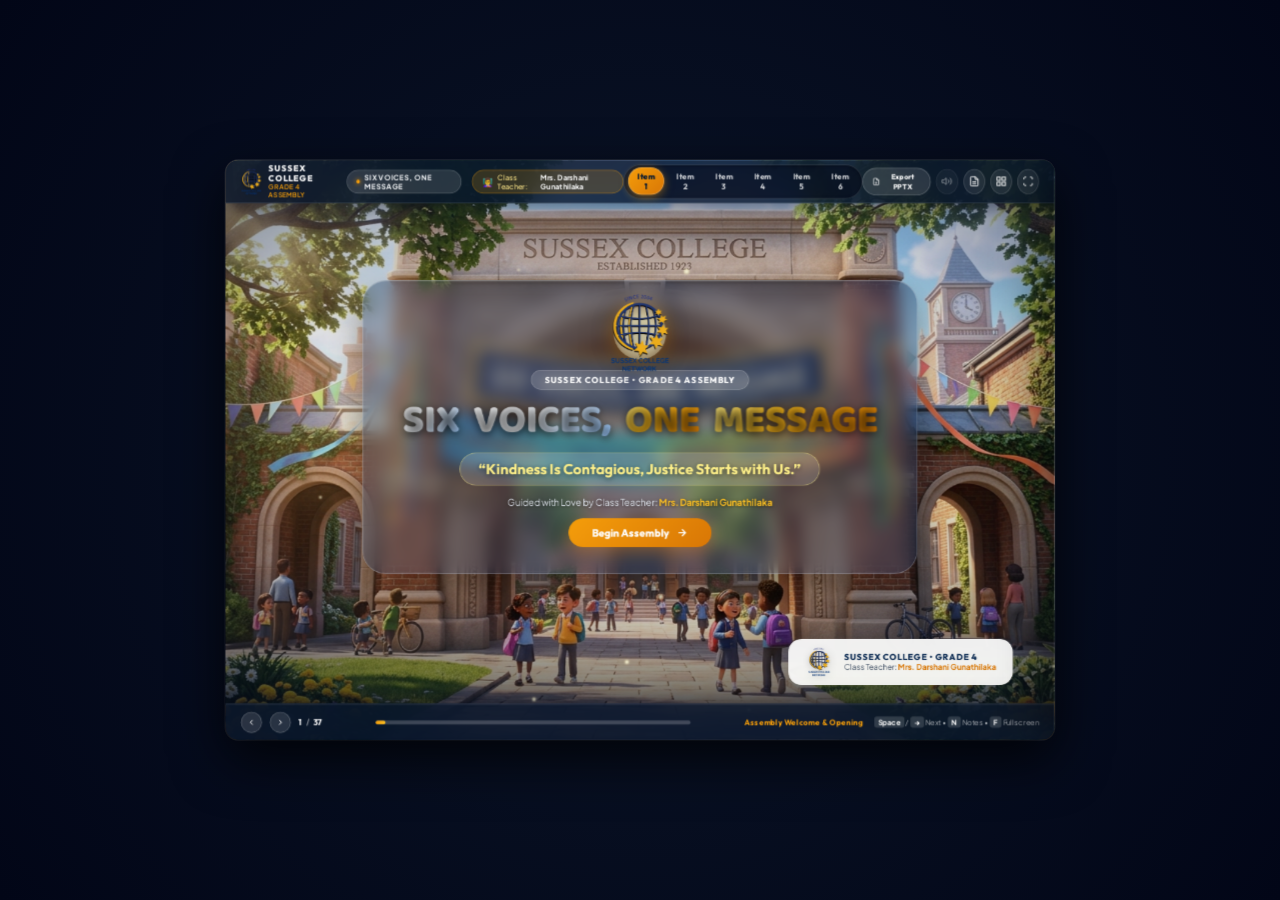
==== index.html @ 1cf3b5f8 "Final visual corrections: fix Justice Detectives vertical bounds to prevent nav bar overlap, remove " ====
<!DOCTYPE html>
<html lang="en">
<head>
  <meta charset="UTF-8">
  <meta name="viewport" content="width=device-width, initial-scale=1.0">
  <title>SIX VOICES, ONE MESSAGE | Sussex College Grade 4 Assembly</title>
  <meta name="description" content="Official Grade 4 Assembly Presentation for Sussex College: Kindness Is Contagious, Justice Starts with Us. Guided with love by Class Teacher Mrs. Darshani Gunathilaka.">
  
  <!-- Fonts -->
  <link rel="preconnect" href="https://fonts.googleapis.com">
  <link rel="preconnect" href="https://fonts.gstatic.com" crossorigin>
  <link href="https://fonts.googleapis.com/css2?family=Baloo+2:wght@600;700;800&family=Outfit:wght@500;600;700;800&family=Plus+Jakarta+Sans:wght@500;600;700;800&display=swap" rel="stylesheet">
  
  <link rel="stylesheet" href="styles.css">
  
  <!-- PptxGenJS for Editable PowerPoint Export -->
  <script src="pptxgen.bundle.js"></script>
</head>
<body>
  <!-- Presentation Viewport & Scaler -->
  <div id="presentation-viewport">
    <div id="presentation-canvas" class="canvas-16-9">

      <!-- Header Navigation Bar -->
      <header class="presentation-header" id="presentation-header" role="banner">
        <div class="header-left">
          <div class="school-badge">
            <img src="original-logo-1.webp" alt="Sussex College Logo" class="school-logo-img">
            <div class="school-text">
              <span class="school-name">SUSSEX COLLEGE</span>
              <span class="assembly-tag">GRADE 4 ASSEMBLY</span>
            </div>
          </div>
          <div class="theme-pill">
            <span class="pill-dot"></span>
            <span class="pill-text">SIX VOICES, ONE MESSAGE</span>
          </div>
          <div class="teacher-header-pill" title="Class Teacher">
            <span class="teacher-badge-icon">👩‍🏫</span>
            <div class="teacher-badge-text">
              <span class="teacher-badge-label">Class Teacher:</span>
              <span class="teacher-badge-name">Mrs. Darshani Gunathilaka</span>
            </div>
          </div>
        </div>

        <div class="header-center">
          <!-- Item Quick-Jump Bar (Keys: 1-6) -->
          <nav class="item-quick-nav" aria-label="Assembly Item Navigator">
            <button class="item-nav-btn active" data-item="1" onclick="Presentation.goToItem(1)" title="Item 01: Six Voices (Key: 1)">Item 1</button>
            <button class="item-nav-btn" data-item="2" onclick="Presentation.goToItem(2)" title="Item 02: Group Poem (Key: 2)">Item 2</button>
            <button class="item-nav-btn" data-item="3" onclick="Presentation.goToItem(3)" title="Item 03: Role Play (Key: 3)">Item 3</button>
            <button class="item-nav-btn" data-item="4" onclick="Presentation.goToItem(4)" title="Item 04: Justice Detectives (Key: 4)">Item 4</button>
            <button class="item-nav-btn" data-item="5" onclick="Presentation.goToItem(5)" title="Item 05: Video (Key: 5)">Item 5</button>
            <button class="item-nav-btn" data-item="6" onclick="Presentation.goToItem(6)" title="Item 06: Pledge (Key: 6)">Item 6</button>
          </nav>
        </div>

        <div class="header-right">
          <button id="btn-export-pptx" class="action-pill-btn" onclick="Presentation.exportPPTX()" title="Export PowerPoint with Embedded Scripts (.pptx)">
            <svg class="btn-svg-icon" viewBox="0 0 24 24" fill="none" stroke="currentColor" stroke-width="2">
              <path d="M14 2H6a2 2 0 0 0-2 2v16a2 2 0 0 0 2 2h12a2 2 0 0 0 2-2V8z"></path>
              <polyline points="14 2 14 8 20 8"></polyline>
              <line x1="12" y1="18" x2="12" y2="12"></line>
              <polyline points="9 15 12 18 15 15"></polyline>
            </svg>
            <span>Export PPTX</span>
          </button>
          <button id="btn-sound" class="icon-btn sound-muted" onclick="Presentation.toggleSound()" title="Sound FX: Muted (Press M to Enable)" aria-label="Toggle Sound" style="opacity: 0.5;">
            <svg class="icon" viewBox="0 0 24 24" fill="none" stroke="currentColor" stroke-width="2">
              <polygon points="11 5 6 9 2 9 2 15 6 15 11 19 11 5"></polygon>
              <path d="M19.07 4.93a10 10 0 0 1 0 14.14M15.54 8.46a5 5 0 0 1 0 7.07"></path>
            </svg>
          </button>
          <button id="btn-notes" class="icon-btn" onclick="Presentation.toggleNotes()" title="Speaker & Rehearsal Notes (N)" aria-label="Toggle Speaker Notes">
            <svg class="icon" viewBox="0 0 24 24" fill="none" stroke="currentColor" stroke-width="2">
              <path d="M14 2H6a2 2 0 0 0-2 2v16a2 2 0 0 0 2 2h12a2 2 0 0 0 2-2V8z"></path>
              <polyline points="14 2 14 8 20 8"></polyline>
              <line x1="16" y1="13" x2="8" y2="13"></line>
              <line x1="16" y1="17" x2="8" y2="17"></line>
            </svg>
          </button>
          <button id="btn-overview" class="icon-btn" onclick="Presentation.toggleOverview()" title="Slide Overview Grid (O)" aria-label="Overview Grid">
            <svg class="icon" viewBox="0 0 24 24" fill="none" stroke="currentColor" stroke-width="2">
              <rect x="3" y="3" width="7" height="7"></rect>
              <rect x="14" y="3" width="7" height="7"></rect>
              <rect x="14" y="14" width="7" height="7"></rect>
              <rect x="3" y="14" width="7" height="7"></rect>
            </svg>
          </button>
          <button id="btn-fullscreen" class="icon-btn" onclick="Presentation.toggleFullscreen()" title="Toggle Projector Fullscreen (F)" aria-label="Toggle Fullscreen">
            <svg class="icon" viewBox="0 0 24 24" fill="none" stroke="currentColor" stroke-width="2">
              <path d="M8 3H5a2 2 0 0 0-2 2v3m18 0V5a2 2 0 0 0-2-2h-3m0 18h3a2 2 0 0 0 2-2v-3M3 16v3a2 2 0 0 0 2 2h3"></path>
            </svg>
          </button>
        </div>
      </header>

      <!-- Main Slides Container (37 Slides) -->
      <main id="slides-viewport" class="slides-viewport" role="region" aria-live="polite">

        <!-- ===================================================================
             SLIDE 01: Assembly Welcome & Title (Transparent Glass)
             =================================================================== -->
        <section class="slide-item active" id="slide-1" data-slide="1" data-item="1" data-title="Assembly Welcome" data-speaker="Assembly Welcome">
          <div class="cinematic-backdrop">
            <img src="scene_welcome.jpg" alt="Sussex College Grand Entrance" class="backdrop-img">
          </div>
          <div class="cinematic-vignette"></div>
          <div class="particle-layer"></div>

          <div class="slide-overlay-content">
            <div class="hero-center-glass-card">
              <div class="hero-crest-halo">
                <img src="original-logo-1.webp" alt="Sussex College Crest" class="hero-school-logo-large">
              </div>
              <div class="hero-eyebrow-pill">
                <span>SUSSEX COLLEGE • GRADE 4 ASSEMBLY</span>
              </div>
              <h1 class="hero-grand-title splitting-title" aria-label="SIX VOICES, ONE MESSAGE">
                <span class="split-word gradient-text-hero-silver" style="--w-idx: 0">SIX</span>
                <span class="split-word gradient-text-hero-silver" style="--w-idx: 1">VOICES,</span>
                <span class="split-word gradient-text-hero-gold" style="--w-idx: 2">ONE</span>
                <span class="split-word gradient-text-hero-gold" style="--w-idx: 3">MESSAGE</span>
              </h1>
              <div class="hero-theme-quote">
                “Kindness Is Contagious, Justice Starts with Us.”
              </div>
              <p class="hero-teacher-credit">
                Guided with Love by Class Teacher: <strong>Mrs. Darshani Gunathilaka</strong>
              </p>
              <button class="hero-start-btn" onclick="Presentation.nextSlide()">
                <span>Begin Assembly</span>
                <svg width="18" height="18" viewBox="0 0 24 24" fill="none" stroke="currentColor" stroke-width="2.5"><line x1="5" y1="12" x2="19" y2="12"></line><polyline points="12 5 19 12 12 19"></polyline></svg>
              </button>
            </div>

            <div class="bottom-stamp-card">
              <img src="original-logo-1.webp" alt="Sussex College" class="stamp-logo">
              <div class="stamp-text">
                <span class="stamp-school">SUSSEX COLLEGE • GRADE 4</span>
                <span class="stamp-teacher">Class Teacher: <strong>Mrs. Darshani Gunathilaka</strong></span>
              </div>
            </div>
          </div>
        </section>

        <!-- ===================================================================
             ITEM 01: SIX VOICES, ONE MESSAGE (SLIDES 02 to 08)
             =================================================================== -->

        <!-- SLIDE 02: Voice 1 – Abhippra -->
        <section class="slide-item" id="slide-2" data-slide="2" data-item="1" data-title="Abhippra: Kindness Makes a Difference" data-speaker="Abhippra">
          <div class="cinematic-backdrop">
            <img src="prototype_kindness.jpg" alt="Helping a fallen friend on the playground" class="backdrop-img">
          </div>
          <div class="cinematic-vignette"></div>
          <div class="particle-layer"></div>

          <div class="slide-overlay-content">
            <div class="top-title-card card-pos-top-left">
              <div class="speaker-badge-pill blue-theme">
                <span class="pill-item-tag">ITEM 01 • SPEAKER 01</span>
                <span class="pill-speaker-name">ABHIPPRA</span>
              </div>
              <h2 class="cinematic-headline gradient-text-sussex">Kindness Makes a Difference</h2>
              <div class="motto-banner-chip">
                <span class="motto-text">“Kindness is contagious!”</span>
              </div>
            </div>

            <div class="bottom-stamp-card stamp-pos-right">
              <img src="original-logo-1.webp" alt="Sussex College" class="stamp-logo">
              <div class="stamp-text">
                <span class="stamp-school">SUSSEX COLLEGE • GRADE 4</span>
                <span class="stamp-teacher">Class Teacher: <strong>Mrs. Darshani Gunathilaka</strong></span>
              </div>
            </div>
          </div>
        </section>

        <!-- SLIDE 03: Voice 2 – Peshala -->
        <section class="slide-item" id="slide-3" data-slide="3" data-item="1" data-title="Peshala: Fairness for Everyone" data-speaker="Peshala">
          <div class="cinematic-backdrop">
            <img src="scene_fairness.jpg" alt="Fairness on the sports court" class="backdrop-img">
          </div>
          <div class="cinematic-vignette"></div>
          <div class="particle-layer"></div>

          <div class="slide-overlay-content">
            <div class="top-title-card card-pos-top-left">
              <div class="speaker-badge-pill orange-theme">
                <span class="pill-item-tag">ITEM 01 • SPEAKER 02</span>
                <span class="pill-speaker-name">PESHALA</span>
              </div>
              <h2 class="cinematic-headline gradient-text-sussex">Fairness for Everyone</h2>
              <div class="motto-banner-chip">
                <span class="motto-text">“Justice begins when we treat others fairly.”</span>
              </div>
            </div>

            <div class="bottom-stamp-card stamp-pos-right">
              <img src="original-logo-1.webp" alt="Sussex College" class="stamp-logo">
              <div class="stamp-text">
                <span class="stamp-school">SUSSEX COLLEGE • GRADE 4</span>
                <span class="stamp-teacher">Class Teacher: <strong>Mrs. Darshani Gunathilaka</strong></span>
              </div>
            </div>
          </div>
        </section>

        <!-- SLIDE 04: Voice 3 – Thiseni -->
        <section class="slide-item" id="slide-4" data-slide="4" data-item="1" data-title="Thiseni: Honesty Is the Best Policy" data-speaker="Thiseni">
          <div class="cinematic-backdrop">
            <img src="scene_honesty.jpg" alt="Honesty and truth in the classroom" class="backdrop-img">
          </div>
          <div class="cinematic-vignette"></div>
          <div class="particle-layer"></div>

          <div class="slide-overlay-content">
            <div class="top-title-card card-pos-top-left">
              <div class="speaker-badge-pill green-theme">
                <span class="pill-item-tag">ITEM 01 • SPEAKER 03</span>
                <span class="pill-speaker-name">THISENI</span>
              </div>
              <h2 class="cinematic-headline gradient-text-emerald">Honesty Is the Best Policy</h2>
              <div class="motto-banner-chip">
                <span class="motto-text">“Always do the right thing.”</span>
              </div>
            </div>

            <div class="bottom-stamp-card stamp-pos-right">
              <img src="original-logo-1.webp" alt="Sussex College" class="stamp-logo">
              <div class="stamp-text">
                <span class="stamp-school">SUSSEX COLLEGE • GRADE 4</span>
                <span class="stamp-teacher">Class Teacher: <strong>Mrs. Darshani Gunathilaka</strong></span>
              </div>
            </div>
          </div>
        </section>

        <!-- SLIDE 05: Voice 4 – Bhanuja -->
        <section class="slide-item" id="slide-5" data-slide="5" data-item="1" data-title="Bhanuja: Respect Makes Us Better" data-speaker="Bhanuja">
          <div class="cinematic-backdrop">
            <img src="scene_respect.jpg" alt="Respect and attentive listening in library" class="backdrop-img">
          </div>
          <div class="cinematic-vignette"></div>
          <div class="particle-layer"></div>

          <div class="slide-overlay-content">
            <div class="top-title-card card-pos-top-left">
              <div class="speaker-badge-pill purple-theme">
                <span class="pill-item-tag">ITEM 01 • SPEAKER 04</span>
                <span class="pill-speaker-name">BHANUJA</span>
              </div>
              <h2 class="cinematic-headline gradient-text-purple">Respect Makes Us Better</h2>
              <div class="motto-banner-chip">
                <span class="motto-text">“Respect makes us better.”</span>
              </div>
            </div>

            <div class="bottom-stamp-card stamp-pos-right">
              <img src="original-logo-1.webp" alt="Sussex College" class="stamp-logo">
              <div class="stamp-text">
                <span class="stamp-school">SUSSEX COLLEGE • GRADE 4</span>
                <span class="stamp-teacher">Class Teacher: <strong>Mrs. Darshani Gunathilaka</strong></span>
              </div>
            </div>
          </div>
        </section>

        <!-- SLIDE 06: Voice 5 – Yenuth -->
        <section class="slide-item" id="slide-6" data-slide="6" data-item="1" data-title="Yenuth: Be Kind to Animals" data-speaker="Yenuth">
          <div class="cinematic-backdrop">
            <img src="prototype_animals.jpg" alt="Living animal sanctuary with gentle child" class="backdrop-img">
          </div>
          <div class="cinematic-vignette"></div>
          <div class="particle-layer"></div>

          <div class="slide-overlay-content">
            <div class="top-title-card card-pos-top-left">
              <div class="speaker-badge-pill teal-theme">
                <span class="pill-item-tag">ITEM 01 • SPEAKER 05</span>
                <span class="pill-speaker-name">YENUTH</span>
              </div>
              <h2 class="cinematic-headline gradient-text-warm">Be Kind to Animals</h2>
              <div class="motto-banner-chip">
                <span class="motto-text">“Animals deserve kindness too.”</span>
              </div>
            </div>

            <div class="bottom-stamp-card stamp-pos-right">
              <img src="original-logo-1.webp" alt="Sussex College" class="stamp-logo">
              <div class="stamp-text">
                <span class="stamp-school">SUSSEX COLLEGE • GRADE 4</span>
                <span class="stamp-teacher">Class Teacher: <strong>Mrs. Darshani Gunathilaka</strong></span>
              </div>
            </div>
          </div>
        </section>

        <!-- SLIDE 07: Voice 6 – Dewli -->
        <section class="slide-item" id="slide-7" data-slide="7" data-item="1" data-title="Dewli: Stand Up for What Is Right" data-speaker="Dewli">
          <div class="cinematic-backdrop">
            <img src="scene_dewli_courage.jpg" alt="Quiet courage and standing for justice" class="backdrop-img">
          </div>
          <div class="cinematic-vignette"></div>
          <div class="particle-layer"></div>

          <div class="slide-overlay-content">
            <div class="top-title-card card-pos-top-left">
              <div class="speaker-badge-pill coral-theme">
                <span class="pill-item-tag">ITEM 01 • SPEAKER 06</span>
                <span class="pill-speaker-name">DEWLI</span>
              </div>
              <h2 class="cinematic-headline gradient-text-sussex">Stand Up for What Is Right</h2>
              <div class="motto-banner-chip">
                <span class="motto-text">“Stand up for justice!”</span>
              </div>
            </div>

            <div class="bottom-stamp-card stamp-pos-right">
              <img src="original-logo-1.webp" alt="Sussex College" class="stamp-logo">
              <div class="stamp-text">
                <span class="stamp-school">SUSSEX COLLEGE • GRADE 4</span>
                <span class="stamp-teacher">Class Teacher: <strong>Mrs. Darshani Gunathilaka</strong></span>
              </div>
            </div>
          </div>
        </section>

        <!-- SLIDE 08: All Six Children Climax -->
        <section class="slide-item" id="slide-8" data-slide="8" data-item="1" data-title="All Six Children: Final Collective Message" data-speaker="All Six Children Together">
          <div class="cinematic-backdrop">
            <img src="scene_six_voices.jpg" alt="All six children united in chorus" class="backdrop-img">
          </div>
          <div class="cinematic-vignette"></div>
          <div class="particle-layer"></div>

          <div class="slide-overlay-content">
            <div class="top-title-card card-pos-top-left">
              <div class="speaker-badge-pill gold-theme">
                <span class="pill-item-tag">ITEM 01 • UNITED FINALE</span>
                <span class="pill-speaker-name">ALL SIX VOICES</span>
              </div>
              <h2 class="cinematic-headline gradient-text-gold">Six Voices, One Message</h2>
              <div class="motto-banner-chip">
                <span class="motto-text">“Kindness is contagious, and justice starts with us!”</span>
              </div>
              <div class="cast-chip-row">
                <span class="cast-chip">Abhippra</span>
                <span class="cast-chip">Peshala</span>
                <span class="cast-chip">Thiseni</span>
                <span class="cast-chip">Bhanuja</span>
                <span class="cast-chip">Yenuth</span>
                <span class="cast-chip">Dewli</span>
              </div>
            </div>

            <div class="bottom-stamp-card stamp-pos-right">
              <img src="original-logo-1.webp" alt="Sussex College" class="stamp-logo">
              <div class="stamp-text">
                <span class="stamp-school">SUSSEX COLLEGE • GRADE 4</span>
                <span class="stamp-teacher">Class Teacher: <strong>Mrs. Darshani Gunathilaka</strong></span>
              </div>
            </div>
          </div>
        </section>

        <!-- ===================================================================
             ITEM 02: A LITTLE KINDNESS GOES A LONG WAY (SLIDES 09 to 13)
             =================================================================== -->

        <!-- SLIDE 09: Poem Stanza 1 -->
        <section class="slide-item" id="slide-9" data-slide="9" data-item="2" data-title="Poem: Stanza 1 (Sanuthi, Dihas, Nethan, Omin)" data-speaker="Sanuthi, Dihas, Nethan, Omin">
          <div class="cinematic-backdrop">
            <img src="scene_poem_intro.jpg" alt="Sunny garden with flowers and helping hand" class="backdrop-img">
          </div>
          <div class="cinematic-vignette"></div>
          <div class="particle-layer"></div>

          <div class="slide-overlay-content">
            <div class="top-title-card card-pos-top-left">
              <div class="speaker-badge-pill blue-theme">
                <span class="pill-item-tag">ITEM 02 • GROUP POEM • STANZA 1</span>
                <span class="pill-speaker-name">4 SPEAKERS</span>
              </div>
              <h2 class="cinematic-headline gradient-text-gold">A Little Smile & Care</h2>
              <div class="motto-banner-chip">
                <span class="motto-text">“A little kindness goes a long way!”</span>
              </div>
              <div class="cast-chip-row">
                <span class="cast-chip">1. Sanuthi</span>
                <span class="cast-chip">2. Dihas</span>
                <span class="cast-chip">3. Nethan</span>
                <span class="cast-chip">4. Omin</span>
              </div>
            </div>

            <div class="bottom-stamp-card stamp-pos-right">
              <img src="original-logo-1.webp" alt="Sussex College" class="stamp-logo">
              <div class="stamp-text">
                <span class="stamp-school">SUSSEX COLLEGE • GRADE 4</span>
                <span class="stamp-teacher">Class Teacher: <strong>Mrs. Darshani Gunathilaka</strong></span>
              </div>
            </div>
          </div>
        </section>

        <!-- SLIDE 10: Poem Stanza 2 -->
        <section class="slide-item" id="slide-10" data-slide="10" data-item="2" data-title="Poem: Stanza 2 (Inuli, Shenuki, Jeson, Praneeth)" data-speaker="Inuli, Shenuki, Jeson, Praneeth">
          <div class="cinematic-backdrop">
            <img src="scene_poem_2.jpg" alt="Flowering tree, comforting friend, gentle deer" class="backdrop-img">
          </div>
          <div class="cinematic-vignette"></div>
          <div class="particle-layer"></div>

          <div class="slide-overlay-content">
            <div class="top-title-card card-pos-top-left">
              <div class="speaker-badge-pill teal-theme">
                <span class="pill-item-tag">ITEM 02 • GROUP POEM • STANZA 2</span>
                <span class="pill-speaker-name">4 SPEAKERS</span>
              </div>
              <h2 class="cinematic-headline gradient-text-sussex">Respect & Gentle Care</h2>
              <div class="motto-banner-chip">
                <span class="motto-text">“Speak with care, protect animals.”</span>
              </div>
              <div class="cast-chip-row">
                <span class="cast-chip">5. Inuli</span>
                <span class="cast-chip">6. Shenuki</span>
                <span class="cast-chip">7. Jeson</span>
                <span class="cast-chip">8. Praneeth</span>
              </div>
            </div>

            <div class="bottom-stamp-card stamp-pos-right">
              <img src="original-logo-1.webp" alt="Sussex College" class="stamp-logo">
              <div class="stamp-text">
                <span class="stamp-school">SUSSEX COLLEGE • GRADE 4</span>
                <span class="stamp-teacher">Class Teacher: <strong>Mrs. Darshani Gunathilaka</strong></span>
              </div>
            </div>
          </div>
        </section>

        <!-- SLIDE 11: Poem Stanza 3 -->
        <section class="slide-item" id="slide-11" data-slide="11" data-item="2" data-title="Poem: Stanza 3 (Dasindu, Noveena, Kenula, Sara)" data-speaker="Dasindu, Noveena, Kenula, Sara">
          <div class="cinematic-backdrop">
            <img src="scene_poem_3.jpg" alt="Emerald forest ridge with wildlife and soaring birds" class="backdrop-img">
          </div>
          <div class="cinematic-vignette"></div>
          <div class="particle-layer"></div>

          <div class="slide-overlay-content">
            <div class="top-title-card card-pos-top-left">
              <div class="speaker-badge-pill green-theme">
                <span class="pill-item-tag">ITEM 02 • GROUP POEM • STANZA 3</span>
                <span class="pill-speaker-name">4 SPEAKERS</span>
              </div>
              <h2 class="cinematic-headline gradient-text-emerald">Courage, Justice & Living Forests</h2>
              <div class="motto-banner-chip">
                <span class="motto-text">“Stand for justice, brave and true.”</span>
              </div>
              <div class="cast-chip-row">
                <span class="cast-chip">9. Dasindu</span>
                <span class="cast-chip">10. Noveena</span>
                <span class="cast-chip">11. Kenula</span>
                <span class="cast-chip">12. Sara</span>
              </div>
            </div>

            <div class="bottom-stamp-card stamp-pos-right">
              <img src="original-logo-1.webp" alt="Sussex College" class="stamp-logo">
              <div class="stamp-text">
                <span class="stamp-school">SUSSEX COLLEGE • GRADE 4</span>
                <span class="stamp-teacher">Class Teacher: <strong>Mrs. Darshani Gunathilaka</strong></span>
              </div>
            </div>
          </div>
        </section>

        <!-- SLIDE 12: Poem Stanza 4 – Minugi Solo -->
        <section class="slide-item" id="slide-12" data-slide="12" data-item="2" data-title="Poem: Stanza 4 (Minugi Solo)" data-speaker="Minugi (Solo)">
          <div class="cinematic-backdrop">
            <img src="scene_poem_solo.jpg" alt="Sunlit morning garden spreading kindness" class="backdrop-img">
          </div>
          <div class="cinematic-vignette"></div>
          <div class="particle-layer"></div>

          <div class="slide-overlay-content">
            <div class="top-title-card card-pos-top-left">
              <div class="speaker-badge-pill gold-theme">
                <span class="pill-item-tag">ITEM 02 • POEM SOLO LEAD</span>
                <span class="pill-speaker-name">13. MINUGI</span>
              </div>
              <h2 class="cinematic-headline gradient-text-gold">Lighting the Way with Love</h2>
              <div class="motto-banner-chip">
                <span class="motto-text">“A little kindness can light the way!”</span>
              </div>
              <div class="cast-chip-row">
                <span class="cast-chip">Solo Recitation: Minugi</span>
              </div>
            </div>

            <div class="bottom-stamp-card stamp-pos-right">
              <img src="original-logo-1.webp" alt="Sussex College" class="stamp-logo">
              <div class="stamp-text">
                <span class="stamp-school">SUSSEX COLLEGE • GRADE 4</span>
                <span class="stamp-teacher">Class Teacher: <strong>Mrs. Darshani Gunathilaka</strong></span>
              </div>
            </div>
          </div>
        </section>

        <!-- SLIDE 13: Poem Grand Chorus -->
        <section class="slide-item" id="slide-13" data-slide="13" data-item="2" data-title="Poem: Grand Chorus (All 13 Children Together)" data-speaker="All 13 Children Together">
          <div class="cinematic-backdrop">
            <img src="scene_poem_finale.jpg" alt="Elementary school choir singing together" class="backdrop-img">
          </div>
          <div class="cinematic-vignette"></div>
          <div class="particle-layer"></div>

          <div class="slide-overlay-content">
            <div class="top-title-card card-pos-top-left">
              <div class="speaker-badge-pill gold-theme">
                <span class="pill-item-tag">ITEM 02 • POEM GRAND CHORUS</span>
                <span class="pill-speaker-name">ALL 13 VOICES</span>
              </div>
              <h2 class="cinematic-headline gradient-text-gold">Let Love & Justice Lead the Way!</h2>
              <div class="motto-banner-chip">
                <span class="motto-text">“A little kindness goes a long way!”</span>
              </div>
              <div class="cast-chip-row">
                <span class="cast-chip">Sanuthi</span>
                <span class="cast-chip">Dihas</span>
                <span class="cast-chip">Nethan</span>
                <span class="cast-chip">Omin</span>
                <span class="cast-chip">Inuli</span>
                <span class="cast-chip">Shenuki</span>
                <span class="cast-chip">Jeson</span>
                <span class="cast-chip">Praneeth</span>
                <span class="cast-chip">Dasindu</span>
                <span class="cast-chip">Noveena</span>
                <span class="cast-chip">Kenula</span>
                <span class="cast-chip">Sara</span>
                <span class="cast-chip">Minugi</span>
              </div>
            </div>

            <div class="bottom-stamp-card stamp-pos-right">
              <img src="original-logo-1.webp" alt="Sussex College" class="stamp-logo">
              <div class="stamp-text">
                <span class="stamp-school">SUSSEX COLLEGE • GRADE 4</span>
                <span class="stamp-teacher">Class Teacher: <strong>Mrs. Darshani Gunathilaka</strong></span>
              </div>
            </div>
          </div>
        </section>

        <!-- ===================================================================
             ITEM 03: IF ONLY SOMEONE HAD SPOKEN (SLIDES 14 to 21)
             =================================================================== -->

        <!-- SLIDE 14: Role Play Intro -->
        <section class="slide-item" id="slide-14" data-slide="14" data-item="3" data-title="Role Play: Title & Scene Introduction" data-speaker="Evodi (Narrator)">
          <div class="cinematic-backdrop">
            <img src="scene_roleplay_playground.jpg" alt="School playground recess scene" class="backdrop-img">
          </div>
          <div class="cinematic-vignette"></div>
          <div class="particle-layer"></div>

          <div class="slide-overlay-content">
            <div class="top-title-card card-pos-top-right">
              <div class="speaker-badge-pill orange-theme">
                <span class="pill-item-tag">ITEM 03 • ROLE PLAY INTRO</span>
                <span class="pill-speaker-name">EVODI (NARRATOR)</span>
              </div>
              <h2 class="cinematic-headline gradient-text-sussex">If Only Someone Had Spoken</h2>
              <div class="motto-banner-chip">
                <span class="motto-text">“When we speak up, we change everything.”</span>
              </div>
              <div class="cast-chip-row">
                <span class="cast-chip">Part 1: The Playground</span>
                <span class="cast-chip">Part 2: Speaking for the Voiceless</span>
                <span class="cast-chip">Ending Chorus</span>
              </div>
            </div>

            <div class="bottom-stamp-card stamp-pos-left">
              <img src="original-logo-1.webp" alt="Sussex College" class="stamp-logo">
              <div class="stamp-text">
                <span class="stamp-school">SUSSEX COLLEGE • GRADE 4</span>
                <span class="stamp-teacher">Class Teacher: <strong>Mrs. Darshani Gunathilaka</strong></span>
              </div>
            </div>
          </div>
        </section>

        <!-- SLIDE 15: Role Play Part 1 – The Exclusion -->
        <section class="slide-item" id="slide-15" data-slide="15" data-item="3" data-title="Part 1: The Playground – The Exclusion" data-speaker="Nethuli, Liyansa, Liyara">
          <div class="cinematic-backdrop">
            <img src="scene_playground_unique.jpg" alt="Playground recess inclusion scene" class="backdrop-img">
          </div>
          <div class="cinematic-vignette"></div>
          <div class="particle-layer"></div>

          <div class="slide-overlay-content">
            <div class="top-title-card card-pos-top-right">
              <div class="speaker-badge-pill orange-theme">
                <span class="pill-item-tag">ITEM 03 • PART 1</span>
                <span class="pill-speaker-name">THE PLAYGROUND</span>
              </div>
              <h2 class="cinematic-headline gradient-text-warm">Left Out of the Game</h2>
              <div class="motto-banner-chip">
                <span class="motto-text">“Why are you treating me like this?”</span>
              </div>
              <div class="cast-chip-row">
                <span class="cast-chip">Nethuli</span>
                <span class="cast-chip">Liyansa</span>
                <span class="cast-chip">Liyara</span>
              </div>
            </div>

            <div class="bottom-stamp-card stamp-pos-left">
              <img src="original-logo-1.webp" alt="Sussex College" class="stamp-logo">
              <div class="stamp-text">
                <span class="stamp-school">SUSSEX COLLEGE • GRADE 4</span>
                <span class="stamp-teacher">Class Teacher: <strong>Mrs. Darshani Gunathilaka</strong></span>
              </div>
            </div>
          </div>
        </section>

        <!-- SLIDE 16: Role Play Part 1 – Stepping In -->
        <section class="slide-item" id="slide-16" data-slide="16" data-item="3" data-title="Part 1: The Playground – Stepping In" data-speaker="Osheera, Sehansa, Nethuli">
          <div class="cinematic-backdrop">
            <img src="scene_roleplay_stepin.jpg" alt="Playground students stepping in" class="backdrop-img">
          </div>
          <div class="cinematic-vignette"></div>
          <div class="particle-layer"></div>

          <div class="slide-overlay-content">
            <div class="top-title-card card-pos-top-left">
              <div class="speaker-badge-pill orange-theme">
                <span class="pill-item-tag">ITEM 03 • PART 1</span>
                <span class="pill-speaker-name">STEPPING IN</span>
              </div>
              <h2 class="cinematic-headline gradient-text-emerald">Speaking Up for a Classmate</h2>
              <div class="motto-banner-chip">
                <span class="motto-text">“Come and play with us, Nethuli!”</span>
              </div>
              <div class="cast-chip-row">
                <span class="cast-chip">Osheera</span>
                <span class="cast-chip">Sehansa</span>
                <span class="cast-chip">Nethuli</span>
              </div>
            </div>

            <div class="bottom-stamp-card stamp-pos-right">
              <img src="original-logo-1.webp" alt="Sussex College" class="stamp-logo">
              <div class="stamp-text">
                <span class="stamp-school">SUSSEX COLLEGE • GRADE 4</span>
                <span class="stamp-teacher">Class Teacher: <strong>Mrs. Darshani Gunathilaka</strong></span>
              </div>
            </div>
          </div>
        </section>

        <!-- SLIDE 17: Role Play Part 1 – Reconciliation & Lessons -->
        <section class="slide-item" id="slide-17" data-slide="17" data-item="3" data-title="Part 1: The Playground – Reconciliation & Lessons" data-speaker="Liyansa, Liyara, Gevin, Lisari">
          <div class="cinematic-backdrop">
            <img src="scene_roleplay_reconcile.jpg" alt="Playground reconciliation and upstanders" class="backdrop-img">
          </div>
          <div class="cinematic-vignette"></div>
          <div class="particle-layer"></div>

          <div class="slide-overlay-content">
            <div class="top-title-card card-pos-top-right">
              <div class="speaker-badge-pill orange-theme">
                <span class="pill-item-tag">ITEM 03 • PART 1</span>
                <span class="pill-speaker-name">UPSTANDER LESSONS</span>
              </div>
              <h2 class="cinematic-headline gradient-text-gold">Reconciliation: Words That Heal</h2>
              <div class="motto-banner-chip">
                <span class="motto-text">“Never leave someone feeling alone.”</span>
              </div>
              <div class="cast-chip-row">
                <span class="cast-chip">Liyansa</span>
                <span class="cast-chip">Liyara</span>
                <span class="cast-chip">Gevin</span>
                <span class="cast-chip">Lisari</span>
              </div>
            </div>

            <div class="bottom-stamp-card stamp-pos-left">
              <img src="original-logo-1.webp" alt="Sussex College" class="stamp-logo">
              <div class="stamp-text">
                <span class="stamp-school">SUSSEX COLLEGE • GRADE 4</span>
                <span class="stamp-teacher">Class Teacher: <strong>Mrs. Darshani Gunathilaka</strong></span>
              </div>
            </div>
          </div>
        </section>

        <!-- SLIDE 18: Role Play Part 2 – Helpless Animals -->
        <section class="slide-item" id="slide-18" data-slide="18" data-item="3" data-title="Part 2: Speaking for the Voiceless – Helpless Animals" data-speaker="Dehami">
          <div class="cinematic-backdrop">
            <img src="scene_dog_care_protection.jpg" alt="Helpless shelter dog needing gentle care" class="backdrop-img">
          </div>
          <div class="cinematic-vignette"></div>
          <div class="particle-layer"></div>

          <div class="slide-overlay-content">
            <div class="top-title-card card-pos-top-right">
              <div class="speaker-badge-pill teal-theme">
                <span class="pill-item-tag">ITEM 03 • PART 2</span>
                <span class="pill-speaker-name">DEHAMI</span>
              </div>
              <h2 class="cinematic-headline gradient-text-warm">Animals Dreaming of Freedom</h2>
              <div class="motto-banner-chip">
                <span class="motto-text">“Have you ever thought about their pain?”</span>
              </div>
              <div class="cast-chip-row">
                <span class="cast-chip">Speaking for Voiceless Animals</span>
              </div>
            </div>

            <div class="bottom-stamp-card stamp-pos-left">
              <img src="original-logo-1.webp" alt="Sussex College" class="stamp-logo">
              <div class="stamp-text">
                <span class="stamp-school">SUSSEX COLLEGE • GRADE 4</span>
                <span class="stamp-teacher">Class Teacher: <strong>Mrs. Darshani Gunathilaka</strong></span>
              </div>
            </div>
          </div>
        </section>

        <!-- SLIDE 19: Role Play Part 2 – Elephants & Tusks -->
        <section class="slide-item" id="slide-19" data-slide="19" data-item="3" data-title="Part 2: Speaking for the Voiceless – Elephants & Tusks" data-speaker="Shaini">
          <div class="cinematic-backdrop">
            <img src="scene_elephants_wild_tuskless.jpg" alt="Wild Asian elephants in Sri Lankan natural habitat" class="backdrop-img">
          </div>
          <div class="cinematic-vignette"></div>
          <div class="particle-layer"></div>

          <div class="slide-overlay-content">
            <div class="top-title-card card-pos-top-left">
              <div class="speaker-badge-pill teal-theme">
                <span class="pill-item-tag">ITEM 03 • PART 2</span>
                <span class="pill-speaker-name">SHAINI</span>
              </div>
              <h2 class="cinematic-headline gradient-text-sussex">Living Free in the Wild</h2>
              <div class="motto-banner-chip">
                <span class="motto-text">“Don't they deserve to live, just like us?”</span>
              </div>
              <div class="cast-chip-row">
                <span class="cast-chip">Protecting Elephants & Nature</span>
              </div>
            </div>

            <div class="bottom-stamp-card stamp-pos-right">
              <img src="original-logo-1.webp" alt="Sussex College" class="stamp-logo">
              <div class="stamp-text">
                <span class="stamp-school">SUSSEX COLLEGE • GRADE 4</span>
                <span class="stamp-teacher">Class Teacher: <strong>Mrs. Darshani Gunathilaka</strong></span>
              </div>
            </div>
          </div>
        </section>

        <!-- SLIDE 20: Role Play Part 2 – Forests & Protection -->
        <section class="slide-item" id="slide-20" data-slide="20" data-item="3" data-title="Part 2: Speaking for the Voiceless – Forests & Protection" data-speaker="Nethuki, Yeshitha, Minindee, Sinadhi">
          <div class="cinematic-backdrop">
            <img src="scene_forest_protection.jpg" alt="Woodland deer and forest sanctuary" class="backdrop-img">
          </div>
          <div class="cinematic-vignette"></div>
          <div class="particle-layer"></div>

          <div class="slide-overlay-content">
            <div class="top-title-card card-pos-top-left">
              <div class="speaker-badge-pill teal-theme">
                <span class="pill-item-tag">ITEM 03 • PART 2</span>
                <span class="pill-speaker-name">SPEAKING FOR THE VOICELESS</span>
              </div>
              <h2 class="cinematic-headline gradient-text-emerald">Guardians of Nature & Living Creatures</h2>
              <div class="motto-banner-chip">
                <span class="motto-text">“Every animal deserves kindness and safety.”</span>
              </div>
              <div class="cast-chip-row">
                <span class="cast-chip">Nethuki</span>
                <span class="cast-chip">Yeshitha</span>
                <span class="cast-chip">Minindee</span>
                <span class="cast-chip">Sinadhi</span>
              </div>
            </div>

            <div class="bottom-stamp-card stamp-pos-right">
              <img src="original-logo-1.webp" alt="Sussex College" class="stamp-logo">
              <div class="stamp-text">
                <span class="stamp-school">SUSSEX COLLEGE • GRADE 4</span>
                <span class="stamp-teacher">Class Teacher: <strong>Mrs. Darshani Gunathilaka</strong></span>
              </div>
            </div>
          </div>
        </section>

        <!-- SLIDE 21: Role Play Ending Chorus -->
        <!-- SLIDE 21: Role Play Ending Chorus – All Together -->
        <section class="slide-item" id="slide-21" data-slide="21" data-item="3" data-title="Role Play: Ending Chorus – All Together" data-speaker="All (Together)">
          <div class="cinematic-backdrop">
            <img src="scene_roleplay_chorus.jpg" alt="Children united standing for justice" class="backdrop-img">
          </div>
          <div class="cinematic-vignette"></div>
          <div class="particle-layer"></div>

          <div class="slide-overlay-content">
            <div class="chorus-grand-glass-card">
              <div class="speaker-badge-pill coral-theme">
                <span class="pill-item-tag">ITEM 03 • ROLE PLAY FINALE</span>
                <span class="pill-speaker-name">ALL (TOGETHER)</span>
              </div>
              <h2 class="chorus-headline gradient-text-hero-gold">Stand for What Is Right</h2>
              <p class="chorus-sub-prompt">The Grade 4 Role Play Collective Chorus:</p>

              <div class="chorus-pledge-grid">
                <div class="chorus-line-card line-1">
                  <span class="chorus-line-icon">💖</span>
                  <span class="chorus-line-text">Choose kindness!</span>
                </div>
                <div class="chorus-line-card line-2">
                  <span class="chorus-line-icon">🗣️</span>
                  <span class="chorus-line-text">Speak up!</span>
                </div>
                <div class="chorus-line-card line-3">
                  <span class="chorus-line-icon">⚖️</span>
                  <span class="chorus-line-text">Stand for what is right!</span>
                </div>
                <div class="chorus-line-card line-4">
                  <span class="chorus-line-icon">🐾</span>
                  <span class="chorus-line-text">Be gentle with animals!</span>
                </div>
                <div class="chorus-line-card line-5 full-width-line">
                  <span class="chorus-line-icon">🤝</span>
                  <span class="chorus-line-text">Never stay silent when someone needs help!</span>
                </div>
                <div class="chorus-line-card line-6 climax-line">
                  <span class="chorus-line-icon">✨</span>
                  <span class="chorus-line-text">Justice starts with us!</span>
                </div>
              </div>

              <div class="bottom-stamp-card" style="margin-top: 12px;">
                <img src="original-logo-1.webp" alt="Sussex College" class="stamp-logo">
                <div class="stamp-text">
                  <span class="stamp-school">SUSSEX COLLEGE • GRADE 4</span>
                  <span class="stamp-teacher">Class Teacher: <strong>Mrs. Darshani Gunathilaka</strong></span>
                </div>
              </div>
            </div>
          </div>
        </section>

        <!-- ===================================================================
             ITEM 04: JUSTICE DETECTIVES (SLIDES 22 to 32)
             =================================================================== -->

        <!-- SLIDE 22: Justice Detectives Cover -->
        <!-- SLIDE 22: Justice Detectives: Everyday Fair Play (Fullscreen High-Res Exhibit) -->
        <!-- SLIDE 22: Justice Detectives: Everyday Fair Play (Uncropped High-Res Case Sheet) -->
        <section class="slide-item" id="slide-22" data-slide="22" data-item="4" data-title="Justice Detectives: Everyday Fair Play" data-speaker="Justice Detectives">
          <!-- Subtle Ambient Background -->
          <div class="cinematic-backdrop">
            <img src="detective_01.jpg" alt="Ambient backdrop" class="backdrop-img detective-ambient-blur">
          </div>
          <div class="cinematic-vignette"></div>

          <!-- Uncropped Dedicated Container -->
          <div class="detective-case-container">
            <!-- Header Bar -->
            <div class="detective-glass-header">
              <div class="speaker-badge-pill indigo-theme">
                <span class="pill-item-tag">ITEM 04 • CASE FILES</span>
                <span class="pill-speaker-name">JUSTICE DETECTIVES</span>
              </div>
              <h2 class="detective-case-title">Justice Detectives: Everyday Fair Play</h2>
              <div class="school-badge-inline" style="display: flex; align-items: center; gap: 10px;">
                <img src="original-logo-1.webp" alt="Sussex College" style="width: 38px; height: 38px; object-fit: contain;">
                <span style="font-size: 13px; font-weight: 700; color: #fbbf24; letter-spacing: 0.05em;">GRADE 4</span>
              </div>
            </div>

            <!-- Full Uncropped Case Illustration -->
            <div class="detective-canvas-stage">
              <img src="detective_01.jpg" alt="Justice Detectives: Everyday Fair Play" class="detective-case-illustration">
            </div>

            <!-- Footer Bar -->
            <div class="detective-glass-footer">
              <div class="motto-banner-chip">
                <span class="motto-text">“10 Real Everyday Cases Where Fairness and Empathy Make All the Difference”</span>
              </div>
              <div class="bottom-stamp-card" style="margin: 0;">
                <div class="stamp-text" style="text-align: right;">
                  <span class="stamp-school">SUSSEX COLLEGE • GRADE 4</span>
                  <span class="stamp-teacher">Class Teacher: <strong>Mrs. Darshani Gunathilaka</strong></span>
                </div>
              </div>
            </div>
          </div>
        </section>

        <!-- SLIDE 23: Case 01 -->
        <!-- SLIDE 23: Case 01: Blamed Without Proof (Fullscreen High-Res Exhibit) -->
        <!-- SLIDE 23: Case 01: Blamed Without Proof (Uncropped High-Res Case Sheet) -->
        <section class="slide-item" id="slide-23" data-slide="23" data-item="4" data-title="Case 01: Blamed Without Proof" data-speaker="Justice Detectives">
          <!-- Subtle Ambient Background -->
          <div class="cinematic-backdrop">
            <img src="detective_02.jpg" alt="Ambient backdrop" class="backdrop-img detective-ambient-blur">
          </div>
          <div class="cinematic-vignette"></div>

          <!-- Uncropped Dedicated Container -->
          <div class="detective-case-container">
            <!-- Header Bar -->
            <div class="detective-glass-header">
              <div class="speaker-badge-pill indigo-theme">
                <span class="pill-item-tag">ITEM 04 • CASE 01</span>
                <span class="pill-speaker-name">JUSTICE DETECTIVES</span>
              </div>
              <h2 class="detective-case-title">Case 01: Blamed Without Proof</h2>
              <div class="school-badge-inline" style="display: flex; align-items: center; gap: 10px;">
                <img src="original-logo-1.webp" alt="Sussex College" style="width: 38px; height: 38px; object-fit: contain;">
                <span style="font-size: 13px; font-weight: 700; color: #fbbf24; letter-spacing: 0.05em;">GRADE 4</span>
              </div>
            </div>

            <!-- Full Uncropped Case Illustration -->
            <div class="detective-canvas-stage">
              <img src="detective_02.jpg" alt="Case 01: Blamed Without Proof" class="detective-case-illustration">
            </div>

            <!-- Footer Bar -->
            <div class="detective-glass-footer">
              <div class="motto-banner-chip">
                <span class="motto-text">“Never blame someone without the truth.”</span>
              </div>
              <div class="bottom-stamp-card" style="margin: 0;">
                <div class="stamp-text" style="text-align: right;">
                  <span class="stamp-school">SUSSEX COLLEGE • GRADE 4</span>
                  <span class="stamp-teacher">Class Teacher: <strong>Mrs. Darshani Gunathilaka</strong></span>
                </div>
              </div>
            </div>
          </div>
        </section>

        <!-- SLIDE 24: Case 02 -->
        <!-- SLIDE 24: Case 02: Rules Are for Everyone (Fullscreen High-Res Exhibit) -->
        <!-- SLIDE 24: Case 02: Rules Are for Everyone (Uncropped High-Res Case Sheet) -->
        <section class="slide-item" id="slide-24" data-slide="24" data-item="4" data-title="Case 02: Rules Are for Everyone" data-speaker="Justice Detectives">
          <!-- Subtle Ambient Background -->
          <div class="cinematic-backdrop">
            <img src="detective_03.jpg" alt="Ambient backdrop" class="backdrop-img detective-ambient-blur">
          </div>
          <div class="cinematic-vignette"></div>

          <!-- Uncropped Dedicated Container -->
          <div class="detective-case-container">
            <!-- Header Bar -->
            <div class="detective-glass-header">
              <div class="speaker-badge-pill indigo-theme">
                <span class="pill-item-tag">ITEM 04 • CASE 02</span>
                <span class="pill-speaker-name">JUSTICE DETECTIVES</span>
              </div>
              <h2 class="detective-case-title">Case 02: Rules Are for Everyone</h2>
              <div class="school-badge-inline" style="display: flex; align-items: center; gap: 10px;">
                <img src="original-logo-1.webp" alt="Sussex College" style="width: 38px; height: 38px; object-fit: contain;">
                <span style="font-size: 13px; font-weight: 700; color: #fbbf24; letter-spacing: 0.05em;">GRADE 4</span>
              </div>
            </div>

            <!-- Full Uncropped Case Illustration -->
            <div class="detective-canvas-stage">
              <img src="detective_03.jpg" alt="Case 02: Rules Are for Everyone" class="detective-case-illustration">
            </div>

            <!-- Footer Bar -->
            <div class="detective-glass-footer">
              <div class="motto-banner-chip">
                <span class="motto-text">“Rules protect everyone equally.”</span>
              </div>
              <div class="bottom-stamp-card" style="margin: 0;">
                <div class="stamp-text" style="text-align: right;">
                  <span class="stamp-school">SUSSEX COLLEGE • GRADE 4</span>
                  <span class="stamp-teacher">Class Teacher: <strong>Mrs. Darshani Gunathilaka</strong></span>
                </div>
              </div>
            </div>
          </div>
        </section>

        <!-- SLIDE 25: Case 03 -->
        <!-- SLIDE 25: Case 03: Left Out of the Game (Fullscreen High-Res Exhibit) -->
        <!-- SLIDE 25: Case 03: Left Out of the Game (Uncropped High-Res Case Sheet) -->
        <section class="slide-item" id="slide-25" data-slide="25" data-item="4" data-title="Case 03: Left Out of the Game" data-speaker="Justice Detectives">
          <!-- Subtle Ambient Background -->
          <div class="cinematic-backdrop">
            <img src="detective_04.jpg" alt="Ambient backdrop" class="backdrop-img detective-ambient-blur">
          </div>
          <div class="cinematic-vignette"></div>

          <!-- Uncropped Dedicated Container -->
          <div class="detective-case-container">
            <!-- Header Bar -->
            <div class="detective-glass-header">
              <div class="speaker-badge-pill indigo-theme">
                <span class="pill-item-tag">ITEM 04 • CASE 03</span>
                <span class="pill-speaker-name">JUSTICE DETECTIVES</span>
              </div>
              <h2 class="detective-case-title">Case 03: Left Out of the Game</h2>
              <div class="school-badge-inline" style="display: flex; align-items: center; gap: 10px;">
                <img src="original-logo-1.webp" alt="Sussex College" style="width: 38px; height: 38px; object-fit: contain;">
                <span style="font-size: 13px; font-weight: 700; color: #fbbf24; letter-spacing: 0.05em;">GRADE 4</span>
              </div>
            </div>

            <!-- Full Uncropped Case Illustration -->
            <div class="detective-canvas-stage">
              <img src="detective_04.jpg" alt="Case 03: Left Out of the Game" class="detective-case-illustration">
            </div>

            <!-- Footer Bar -->
            <div class="detective-glass-footer">
              <div class="motto-banner-chip">
                <span class="motto-text">“Include everyone and play fair.”</span>
              </div>
              <div class="bottom-stamp-card" style="margin: 0;">
                <div class="stamp-text" style="text-align: right;">
                  <span class="stamp-school">SUSSEX COLLEGE • GRADE 4</span>
                  <span class="stamp-teacher">Class Teacher: <strong>Mrs. Darshani Gunathilaka</strong></span>
                </div>
              </div>
            </div>
          </div>
        </section>

        <!-- SLIDE 26: Case 04 -->
        <!-- SLIDE 26: Case 04: Taking Without Asking (Fullscreen High-Res Exhibit) -->
        <!-- SLIDE 26: Case 04: Taking Without Asking (Uncropped High-Res Case Sheet) -->
        <section class="slide-item" id="slide-26" data-slide="26" data-item="4" data-title="Case 04: Taking Without Asking" data-speaker="Justice Detectives">
          <!-- Subtle Ambient Background -->
          <div class="cinematic-backdrop">
            <img src="detective_05.jpg" alt="Ambient backdrop" class="backdrop-img detective-ambient-blur">
          </div>
          <div class="cinematic-vignette"></div>

          <!-- Uncropped Dedicated Container -->
          <div class="detective-case-container">
            <!-- Header Bar -->
            <div class="detective-glass-header">
              <div class="speaker-badge-pill indigo-theme">
                <span class="pill-item-tag">ITEM 04 • CASE 04</span>
                <span class="pill-speaker-name">JUSTICE DETECTIVES</span>
              </div>
              <h2 class="detective-case-title">Case 04: Taking Without Asking</h2>
              <div class="school-badge-inline" style="display: flex; align-items: center; gap: 10px;">
                <img src="original-logo-1.webp" alt="Sussex College" style="width: 38px; height: 38px; object-fit: contain;">
                <span style="font-size: 13px; font-weight: 700; color: #fbbf24; letter-spacing: 0.05em;">GRADE 4</span>
              </div>
            </div>

            <!-- Full Uncropped Case Illustration -->
            <div class="detective-canvas-stage">
              <img src="detective_05.jpg" alt="Case 04: Taking Without Asking" class="detective-case-illustration">
            </div>

            <!-- Footer Bar -->
            <div class="detective-glass-footer">
              <div class="motto-banner-chip">
                <span class="motto-text">“Always ask permission and respect others’ belongings.”</span>
              </div>
              <div class="bottom-stamp-card" style="margin: 0;">
                <div class="stamp-text" style="text-align: right;">
                  <span class="stamp-school">SUSSEX COLLEGE • GRADE 4</span>
                  <span class="stamp-teacher">Class Teacher: <strong>Mrs. Darshani Gunathilaka</strong></span>
                </div>
              </div>
            </div>
          </div>
        </section>

        <!-- SLIDE 27: Case 05 -->
        <!-- SLIDE 27: Case 05: Unfair Sharing (Fullscreen High-Res Exhibit) -->
        <!-- SLIDE 27: Case 05: Unfair Sharing (Uncropped High-Res Case Sheet) -->
        <section class="slide-item" id="slide-27" data-slide="27" data-item="4" data-title="Case 05: Unfair Sharing" data-speaker="Justice Detectives">
          <!-- Subtle Ambient Background -->
          <div class="cinematic-backdrop">
            <img src="detective_06.jpg" alt="Ambient backdrop" class="backdrop-img detective-ambient-blur">
          </div>
          <div class="cinematic-vignette"></div>

          <!-- Uncropped Dedicated Container -->
          <div class="detective-case-container">
            <!-- Header Bar -->
            <div class="detective-glass-header">
              <div class="speaker-badge-pill indigo-theme">
                <span class="pill-item-tag">ITEM 04 • CASE 05</span>
                <span class="pill-speaker-name">JUSTICE DETECTIVES</span>
              </div>
              <h2 class="detective-case-title">Case 05: Unfair Sharing</h2>
              <div class="school-badge-inline" style="display: flex; align-items: center; gap: 10px;">
                <img src="original-logo-1.webp" alt="Sussex College" style="width: 38px; height: 38px; object-fit: contain;">
                <span style="font-size: 13px; font-weight: 700; color: #fbbf24; letter-spacing: 0.05em;">GRADE 4</span>
              </div>
            </div>

            <!-- Full Uncropped Case Illustration -->
            <div class="detective-canvas-stage">
              <img src="detective_06.jpg" alt="Case 05: Unfair Sharing" class="detective-case-illustration">
            </div>

            <!-- Footer Bar -->
            <div class="detective-glass-footer">
              <div class="motto-banner-chip">
                <span class="motto-text">“Share fairly and give everyone their turn.”</span>
              </div>
              <div class="bottom-stamp-card" style="margin: 0;">
                <div class="stamp-text" style="text-align: right;">
                  <span class="stamp-school">SUSSEX COLLEGE • GRADE 4</span>
                  <span class="stamp-teacher">Class Teacher: <strong>Mrs. Darshani Gunathilaka</strong></span>
                </div>
              </div>
            </div>
          </div>
        </section>

        <!-- SLIDE 28: Case 06 -->
        <!-- SLIDE 28: Case 06: Cutting in Line (Fullscreen High-Res Exhibit) -->
        <!-- SLIDE 28: Case 06: Cutting in Line (Uncropped High-Res Case Sheet) -->
        <section class="slide-item" id="slide-28" data-slide="28" data-item="4" data-title="Case 06: Cutting in Line" data-speaker="Justice Detectives">
          <!-- Subtle Ambient Background -->
          <div class="cinematic-backdrop">
            <img src="detective_07.jpg" alt="Ambient backdrop" class="backdrop-img detective-ambient-blur">
          </div>
          <div class="cinematic-vignette"></div>

          <!-- Uncropped Dedicated Container -->
          <div class="detective-case-container">
            <!-- Header Bar -->
            <div class="detective-glass-header">
              <div class="speaker-badge-pill indigo-theme">
                <span class="pill-item-tag">ITEM 04 • CASE 06</span>
                <span class="pill-speaker-name">JUSTICE DETECTIVES</span>
              </div>
              <h2 class="detective-case-title">Case 06: Cutting in Line</h2>
              <div class="school-badge-inline" style="display: flex; align-items: center; gap: 10px;">
                <img src="original-logo-1.webp" alt="Sussex College" style="width: 38px; height: 38px; object-fit: contain;">
                <span style="font-size: 13px; font-weight: 700; color: #fbbf24; letter-spacing: 0.05em;">GRADE 4</span>
              </div>
            </div>

            <!-- Full Uncropped Case Illustration -->
            <div class="detective-canvas-stage">
              <img src="detective_07.jpg" alt="Case 06: Cutting in Line" class="detective-case-illustration">
            </div>

            <!-- Footer Bar -->
            <div class="detective-glass-footer">
              <div class="motto-banner-chip">
                <span class="motto-text">“Wait patiently and respect the line.”</span>
              </div>
              <div class="bottom-stamp-card" style="margin: 0;">
                <div class="stamp-text" style="text-align: right;">
                  <span class="stamp-school">SUSSEX COLLEGE • GRADE 4</span>
                  <span class="stamp-teacher">Class Teacher: <strong>Mrs. Darshani Gunathilaka</strong></span>
                </div>
              </div>
            </div>
          </div>
        </section>

        <!-- SLIDE 29: Case 07 -->
        <!-- SLIDE 29: Case 07: Making a Mess (Fullscreen High-Res Exhibit) -->
        <!-- SLIDE 29: Case 07: Making a Mess (Uncropped High-Res Case Sheet) -->
        <section class="slide-item" id="slide-29" data-slide="29" data-item="4" data-title="Case 07: Making a Mess" data-speaker="Justice Detectives">
          <!-- Subtle Ambient Background -->
          <div class="cinematic-backdrop">
            <img src="detective_08.jpg" alt="Ambient backdrop" class="backdrop-img detective-ambient-blur">
          </div>
          <div class="cinematic-vignette"></div>

          <!-- Uncropped Dedicated Container -->
          <div class="detective-case-container">
            <!-- Header Bar -->
            <div class="detective-glass-header">
              <div class="speaker-badge-pill indigo-theme">
                <span class="pill-item-tag">ITEM 04 • CASE 07</span>
                <span class="pill-speaker-name">JUSTICE DETECTIVES</span>
              </div>
              <h2 class="detective-case-title">Case 07: Making a Mess</h2>
              <div class="school-badge-inline" style="display: flex; align-items: center; gap: 10px;">
                <img src="original-logo-1.webp" alt="Sussex College" style="width: 38px; height: 38px; object-fit: contain;">
                <span style="font-size: 13px; font-weight: 700; color: #fbbf24; letter-spacing: 0.05em;">GRADE 4</span>
              </div>
            </div>

            <!-- Full Uncropped Case Illustration -->
            <div class="detective-canvas-stage">
              <img src="detective_08.jpg" alt="Case 07: Making a Mess" class="detective-case-illustration">
            </div>

            <!-- Footer Bar -->
            <div class="detective-glass-footer">
              <div class="motto-banner-chip">
                <span class="motto-text">“Take responsibility for your own actions.”</span>
              </div>
              <div class="bottom-stamp-card" style="margin: 0;">
                <div class="stamp-text" style="text-align: right;">
                  <span class="stamp-school">SUSSEX COLLEGE • GRADE 4</span>
                  <span class="stamp-teacher">Class Teacher: <strong>Mrs. Darshani Gunathilaka</strong></span>
                </div>
              </div>
            </div>
          </div>
        </section>

        <!-- SLIDE 30: Case 08 -->
        <!-- SLIDE 30: Case 08: Whispering Rumors (Fullscreen High-Res Exhibit) -->
        <!-- SLIDE 30: Case 08: Whispering Rumors (Uncropped High-Res Case Sheet) -->
        <section class="slide-item" id="slide-30" data-slide="30" data-item="4" data-title="Case 08: Whispering Rumors" data-speaker="Justice Detectives">
          <!-- Subtle Ambient Background -->
          <div class="cinematic-backdrop">
            <img src="detective_09.jpg" alt="Ambient backdrop" class="backdrop-img detective-ambient-blur">
          </div>
          <div class="cinematic-vignette"></div>

          <!-- Uncropped Dedicated Container -->
          <div class="detective-case-container">
            <!-- Header Bar -->
            <div class="detective-glass-header">
              <div class="speaker-badge-pill indigo-theme">
                <span class="pill-item-tag">ITEM 04 • CASE 08</span>
                <span class="pill-speaker-name">JUSTICE DETECTIVES</span>
              </div>
              <h2 class="detective-case-title">Case 08: Whispering Rumors</h2>
              <div class="school-badge-inline" style="display: flex; align-items: center; gap: 10px;">
                <img src="original-logo-1.webp" alt="Sussex College" style="width: 38px; height: 38px; object-fit: contain;">
                <span style="font-size: 13px; font-weight: 700; color: #fbbf24; letter-spacing: 0.05em;">GRADE 4</span>
              </div>
            </div>

            <!-- Full Uncropped Case Illustration -->
            <div class="detective-canvas-stage">
              <img src="detective_09.jpg" alt="Case 08: Whispering Rumors" class="detective-case-illustration">
            </div>

            <!-- Footer Bar -->
            <div class="detective-glass-footer">
              <div class="motto-banner-chip">
                <span class="motto-text">“Stop rumors and speak only kind truths.”</span>
              </div>
              <div class="bottom-stamp-card" style="margin: 0;">
                <div class="stamp-text" style="text-align: right;">
                  <span class="stamp-school">SUSSEX COLLEGE • GRADE 4</span>
                  <span class="stamp-teacher">Class Teacher: <strong>Mrs. Darshani Gunathilaka</strong></span>
                </div>
              </div>
            </div>
          </div>
        </section>

        <!-- SLIDE 31: Case 09 -->
        <!-- SLIDE 31: Case 09: Picking Sides (Fullscreen High-Res Exhibit) -->
        <!-- SLIDE 31: Case 09: Picking Sides (Uncropped High-Res Case Sheet) -->
        <section class="slide-item" id="slide-31" data-slide="31" data-item="4" data-title="Case 09: Picking Sides" data-speaker="Justice Detectives">
          <!-- Subtle Ambient Background -->
          <div class="cinematic-backdrop">
            <img src="detective_10.jpg" alt="Ambient backdrop" class="backdrop-img detective-ambient-blur">
          </div>
          <div class="cinematic-vignette"></div>

          <!-- Uncropped Dedicated Container -->
          <div class="detective-case-container">
            <!-- Header Bar -->
            <div class="detective-glass-header">
              <div class="speaker-badge-pill indigo-theme">
                <span class="pill-item-tag">ITEM 04 • CASE 09</span>
                <span class="pill-speaker-name">JUSTICE DETECTIVES</span>
              </div>
              <h2 class="detective-case-title">Case 09: Picking Sides</h2>
              <div class="school-badge-inline" style="display: flex; align-items: center; gap: 10px;">
                <img src="original-logo-1.webp" alt="Sussex College" style="width: 38px; height: 38px; object-fit: contain;">
                <span style="font-size: 13px; font-weight: 700; color: #fbbf24; letter-spacing: 0.05em;">GRADE 4</span>
              </div>
            </div>

            <!-- Full Uncropped Case Illustration -->
            <div class="detective-canvas-stage">
              <img src="detective_10.jpg" alt="Case 09: Picking Sides" class="detective-case-illustration">
            </div>

            <!-- Footer Bar -->
            <div class="detective-glass-footer">
              <div class="motto-banner-chip">
                <span class="motto-text">“Listen to both sides before judging.”</span>
              </div>
              <div class="bottom-stamp-card" style="margin: 0;">
                <div class="stamp-text" style="text-align: right;">
                  <span class="stamp-school">SUSSEX COLLEGE • GRADE 4</span>
                  <span class="stamp-teacher">Class Teacher: <strong>Mrs. Darshani Gunathilaka</strong></span>
                </div>
              </div>
            </div>
          </div>
        </section>

        <!-- SLIDE 32: Case 10 -->
        <!-- SLIDE 32: Case 10: Judging by Looks (Fullscreen High-Res Exhibit) -->
        <!-- SLIDE 32: Case 10: Judging by Looks (Uncropped High-Res Case Sheet) -->
        <section class="slide-item" id="slide-32" data-slide="32" data-item="4" data-title="Case 10: Judging by Looks" data-speaker="Justice Detectives">
          <!-- Subtle Ambient Background -->
          <div class="cinematic-backdrop">
            <img src="detective_11.jpg" alt="Ambient backdrop" class="backdrop-img detective-ambient-blur">
          </div>
          <div class="cinematic-vignette"></div>

          <!-- Uncropped Dedicated Container -->
          <div class="detective-case-container">
            <!-- Header Bar -->
            <div class="detective-glass-header">
              <div class="speaker-badge-pill indigo-theme">
                <span class="pill-item-tag">ITEM 04 • CASE 10</span>
                <span class="pill-speaker-name">JUSTICE DETECTIVES</span>
              </div>
              <h2 class="detective-case-title">Case 10: Judging by Looks</h2>
              <div class="school-badge-inline" style="display: flex; align-items: center; gap: 10px;">
                <img src="original-logo-1.webp" alt="Sussex College" style="width: 38px; height: 38px; object-fit: contain;">
                <span style="font-size: 13px; font-weight: 700; color: #fbbf24; letter-spacing: 0.05em;">GRADE 4</span>
              </div>
            </div>

            <!-- Full Uncropped Case Illustration -->
            <div class="detective-canvas-stage">
              <img src="detective_11.jpg" alt="Case 10: Judging by Looks" class="detective-case-illustration">
            </div>

            <!-- Footer Bar -->
            <div class="detective-glass-footer">
              <div class="motto-banner-chip">
                <span class="motto-text">“Never judge anyone by appearances.”</span>
              </div>
              <div class="bottom-stamp-card" style="margin: 0;">
                <div class="stamp-text" style="text-align: right;">
                  <span class="stamp-school">SUSSEX COLLEGE • GRADE 4</span>
                  <span class="stamp-teacher">Class Teacher: <strong>Mrs. Darshani Gunathilaka</strong></span>
                </div>
              </div>
            </div>
          </div>
        </section>

        <!-- ===================================================================
             ITEM 05: VIDEO PRESENTATION (SLIDE 33)
             =================================================================== -->

        <!-- SLIDE 33: Video Presentation with Embedded YouTube Player -->
        <section class="slide-item" id="slide-33" data-slide="33" data-item="5" data-title="Video: Kindness & Justice in Action" data-speaker="Video Feature">
          <div class="cinematic-backdrop">
            <img src="scene_video_theater.jpg" alt="Grand auditorium theater with projector glow" class="backdrop-img">
          </div>
          <div class="cinematic-vignette"></div>
          <div class="particle-layer"></div>

          <div class="video-slide-content">
            <div class="video-theater-card">
              <div class="top-title-card" style="padding: 14px 28px; margin-bottom: 0;">
                <div class="speaker-badge-pill purple-theme" style="margin-bottom: 4px;">
                  <span class="pill-item-tag">ITEM 05 • SPECIAL FEATURE</span>
                  <span class="pill-speaker-name">VIDEO PRESENTATION</span>
                </div>
                <h2 class="cinematic-headline" style="font-size: 2rem; margin-bottom: 0;">Kindness & Justice in Action</h2>
              </div>

              <!-- Responsive YouTube Video Player -->
              <div class="video-player-box">
                <iframe 
                  id="assembly-video-iframe" 
                  src="https://www.youtube-nocookie.com/embed/NIsGkTuO1vk?enablejsapi=1&rel=0" 
                  title="Grade 4 Assembly Video: Kindness & Justice in Action" 
                  allow="accelerometer; autoplay; clipboard-write; encrypted-media; gyroscope; picture-in-picture; web-share" 
                  allowfullscreen>
                </iframe>
              </div>

              <div class="video-action-bar">
                <a href="https://youtu.be/NIsGkTuO1vk?si=8z-cAPLTzUFqU443" target="_blank" rel="noopener noreferrer" class="video-direct-link">
                  <svg width="18" height="18" viewBox="0 0 24 24" fill="currentColor"><path d="M10 15l5.19-3L10 9v6m11.56-7.83c.13.47.22 1.1.28 1.9.07.8.1 1.49.1 2.09L22 12c0 2.19-.16 3.8-.44 4.83-.25.9-.83 1.48-1.73 1.73-.47.13-1.33.22-2.65.28-1.3.07-2.49.1-3.59.1L12 19c-4.19 0-6.8-.16-7.83-.44-.9-.25-1.48-.83-1.73-1.73-.13-.47-.22-1.1-.28-1.9-.07-.8-.1-1.49-.1-2.09L2 12c0-2.19.16-3.8.44-4.83.25-.9.83-1.48 1.73-1.73.47-.13 1.33-.22 2.65-.28 1.3-.07 2.49-.1 3.59-.1L12 5c4.19 0 6.8.16 7.83.44.9.25 1.48.83 1.73 1.73z"/></svg>
                  <span>Open Video in YouTube</span>
                </a>
                <span class="video-hint-note">Sussex College • Class Teacher: <strong>Mrs. Darshani Gunathilaka</strong></span>
              </div>
            </div>
          </div>
        </section>

        <!-- ===================================================================
             ITEM 06: OUR KINDNESS & JUSTICE PLEDGE (SLIDES 34 to 37)
             =================================================================== -->

        <!-- SLIDE 34: Our Kindness & Justice Pledge Intro -->
        <section class="slide-item" id="slide-34" data-slide="34" data-item="6" data-title="Our Kindness & Justice Pledge: Introduction" data-speaker="Full Grade 4 Assembly">
          <div class="cinematic-backdrop">
            <img src="scene_pledge_pillars.jpg" alt="Students hand on heart taking sacred pledge" class="backdrop-img">
          </div>
          <div class="cinematic-vignette"></div>
          <div class="particle-layer"></div>

          <div class="slide-overlay-content">
            <div class="top-title-card">
              <div class="school-badge-inline" style="display: flex; align-items: center; justify-content: center; gap: 10px; margin-bottom: 12px;">
                <img src="original-logo-1.webp" alt="Sussex College" style="width: 48px; height: 48px; object-fit: contain; filter: drop-shadow(0 4px 12px rgba(245,158,11,0.5));">
                <span style="font-size: 14px; font-weight: 800; color: #fbbf24; letter-spacing: 0.08em; text-transform: uppercase;">Sussex College Grade 4</span>
              </div>
              <div class="speaker-badge-pill gold-theme">
                <span class="pill-item-tag">ITEM 06 • SACRED ASSEMBLY PLEDGE</span>
                <span class="pill-speaker-name">FULL GRADE 4</span>
              </div>
              <h2 class="cinematic-headline">Our Kindness & Justice Pledge</h2>
              <div class="motto-banner-chip">
                <span class="motto-text">“Nine Sacred Promises for Sussex Students”</span>
              </div>
              <p style="color: #475569; font-size: 14px; margin-top: 10px; line-height: 1.6;">
                Respected Principal Sir, teachers, and dear friends: We invite all students to place their right hands on their hearts as Grade 4 recites our sacred promises.
              </p>
            </div>

            <div class="bottom-stamp-card">
              <img src="original-logo-1.webp" alt="Sussex College" class="stamp-logo">
              <div class="stamp-text">
                <span class="stamp-school">SUSSEX COLLEGE • GRADE 4</span>
                <span class="stamp-teacher">Class Teacher: <strong>Mrs. Darshani Gunathilaka</strong></span>
              </div>
            </div>
          </div>
        </section>

        <!-- SLIDE 35: The Pledge – Part 1 (Promises 1 to 5) -->
        <section class="slide-item" id="slide-35" data-slide="35" data-item="6" data-title="The Pledge: Promises 1 to 5" data-speaker="Full Grade 4 Assembly">
          <div class="cinematic-backdrop">
            <img src="scene_pledge_part1.jpg" alt="Students hand on heart taking sacred pledge" class="backdrop-img">
          </div>
          <div class="cinematic-vignette"></div>
          <div class="particle-layer"></div>

          <div class="slide-overlay-content">
            <div class="top-title-card card-pos-top-left" style="max-width: 820px;">
              <div class="speaker-badge-pill gold-theme">
                <span class="pill-item-tag">ITEM 06 • PLEDGE PART 1</span>
                <span class="pill-speaker-name">PROMISES 1 TO 5</span>
              </div>
              <h2 class="cinematic-headline gradient-text-gold">Hand on Heart, Standing for Justice</h2>
              <div class="motto-banner-chip">
                <span class="motto-text">“Hand on heart, standing for justice.”</span>
              </div>
              <div class="pledge-promises-list">
                <div class="pledge-promise-card">
                  <span class="pledge-promise-num">✦ 1</span>
                  <span class="pledge-promise-text">I promise to be kind to everyone.</span>
                </div>
                <div class="pledge-promise-card">
                  <span class="pledge-promise-num">✦ 2</span>
                  <span class="pledge-promise-text">I will speak the truth and treat others fairly.</span>
                </div>
                <div class="pledge-promise-card">
                  <span class="pledge-promise-num">✦ 3</span>
                  <span class="pledge-promise-text">I will respect my friends and help those in need.</span>
                </div>
                <div class="pledge-promise-card">
                  <span class="pledge-promise-num">✦ 4</span>
                  <span class="pledge-promise-text">I will never bully, hurt, or make fun of others.</span>
                </div>
                <div class="pledge-promise-card">
                  <span class="pledge-promise-num">✦ 5</span>
                  <span class="pledge-promise-text">I will be kind and gentle to animals.</span>
                </div>
              </div>
            </div>

            <div class="bottom-stamp-card stamp-pos-right">
              <img src="original-logo-1.webp" alt="Sussex College" class="stamp-logo">
              <div class="stamp-text">
                <span class="stamp-school">SUSSEX COLLEGE • GRADE 4</span>
                <span class="stamp-teacher">Class Teacher: <strong>Mrs. Darshani Gunathilaka</strong></span>
              </div>
            </div>
          </div>
        </section>

        <!-- SLIDE 36: The Pledge – Part 2 (Promises 6 to 9) -->
        <section class="slide-item" id="slide-36" data-slide="36" data-item="6" data-title="The Pledge: Promises 6 to 9" data-speaker="Full Grade 4 Assembly">
          <div class="cinematic-backdrop">
            <img src="scene_pledge_part2.jpg" alt="Students hand on heart taking sacred pledge" class="backdrop-img">
          </div>
          <div class="cinematic-vignette"></div>
          <div class="particle-layer"></div>

          <div class="slide-overlay-content">
            <div class="top-title-card card-pos-top-left" style="max-width: 860px;">
              <div class="speaker-badge-pill gold-theme">
                <span class="pill-item-tag">ITEM 06 • PLEDGE PART 2</span>
                <span class="pill-speaker-name">PROMISES 6 TO 9</span>
              </div>
              <h2 class="cinematic-headline gradient-text-gold">Even Small Acts Make a Difference</h2>
              <div class="motto-banner-chip">
                <span class="motto-text">“Even a small act makes a big difference.”</span>
              </div>
              <div class="pledge-promises-list">
                <div class="pledge-promise-card">
                  <span class="pledge-promise-num">✦ 6</span>
                  <span class="pledge-promise-text">I will protect nature and respect all living things.</span>
                </div>
                <div class="pledge-promise-card">
                  <span class="pledge-promise-num">✦ 7</span>
                  <span class="pledge-promise-text">I will speak up when I see someone being treated unfairly.</span>
                </div>
                <div class="pledge-promise-card">
                  <span class="pledge-promise-num">✦ 8</span>
                  <span class="pledge-promise-text">I will use my words and actions to spread love, kindness, and peace.</span>
                </div>
                <div class="pledge-promise-card">
                  <span class="pledge-promise-num">✦ 9</span>
                  <span class="pledge-promise-text">I understand that even a small act of kindness can make a big difference.</span>
                </div>
              </div>
            </div>

            <div class="bottom-stamp-card stamp-pos-right">
              <img src="original-logo-1.webp" alt="Sussex College" class="stamp-logo">
              <div class="stamp-text">
                <span class="stamp-school">SUSSEX COLLEGE • GRADE 4</span>
                <span class="stamp-teacher">Class Teacher: <strong>Mrs. Darshani Gunathilaka</strong></span>
              </div>
            </div>
          </div>
        </section>

        <!-- SLIDE 37: Grand Assembly Finale & Celebration Animation -->
        <!-- ===================================================================
             SLIDE 37: Grand Assembly Finale & Celebration (Restored Confetti)
             =================================================================== -->
        <section class="slide-item" id="slide-37" data-slide="37" data-item="6" data-title="Grand Assembly Finale & Celebration" data-speaker="All Students Together">
          <div class="cinematic-backdrop">
            <img src="scene_grand_finale.jpg" alt="Sussex College Grand Finale Celebration" class="backdrop-img">
          </div>
          <div class="cinematic-vignette"></div>
          <div class="particle-layer"></div>

          <div class="slide-overlay-content">
            <div class="pledge-hero-glass-card">
              <div class="hero-crest-halo">
                <img src="original-logo-1.webp" alt="Sussex College Crest" class="finale-school-logo-large">
              </div>
              <div class="pledge-sub-pill gold-theme">
                <span>SUSSEX COLLEGE • GRADE 4 ASSEMBLY FINALE</span>
              </div>
              <h1 class="finale-grand-title-prominent">
                <span class="gradient-text-hero-silver">KINDNESS IS CONTAGIOUS,</span><br>
                <span class="gradient-text-hero-gold">AND JUSTICE STARTS WITH US!</span>
              </h1>
              <p class="pledge-grand-subtext" style="font-size: 1.35rem; font-weight: 600; color: #fef3c7; max-width: 820px; margin: 12px auto 20px;">
                Thank you, Principal Sir, Vice Principal Madam, Teachers, and Friends, for celebrating kindness, empathy, and fairness with Grade 4!
              </p>
              <div class="hero-teacher-badge" style="margin-top: 10px;">
                <span class="teacher-icon">👩‍🏫</span>
                <span class="teacher-label">Guided with pride by Class Teacher:</span>
                <strong class="teacher-name">Mrs. Darshani Gunathilaka</strong>
              </div>
            </div>
          </div>
        </section>

      </main>

      <!-- Footer HUD Controls & Progress -->
      <footer class="presentation-footer" id="presentation-footer" role="contentinfo">
        <div class="footer-left">
          <button id="btn-prev" class="hud-nav-btn" onclick="Presentation.prevSlide()" title="Previous Slide (← or Backspace)" aria-label="Previous Slide">
            <svg class="hud-icon" viewBox="0 0 24 24" fill="none" stroke="currentColor" stroke-width="2.5"><polyline points="15 18 9 12 15 6"></polyline></svg>
          </button>
          <button id="btn-next" class="hud-nav-btn" onclick="Presentation.nextSlide()" title="Next Slide (→ or Space)" aria-label="Next Slide">
            <svg class="hud-icon" viewBox="0 0 24 24" fill="none" stroke="currentColor" stroke-width="2.5"><polyline points="9 18 15 12 9 6"></polyline></svg>
          </button>
          <div class="slide-counter">
            <span id="current-slide-num">1</span>
            <span class="counter-sep">/</span>
            <span id="total-slide-num">37</span>
          </div>
        </div>

        <div class="footer-center">
          <div class="progress-track" role="progressbar" aria-valuemin="1" aria-valuemax="37" aria-valuenow="1">
            <div class="progress-fill" id="progress-fill"></div>
          </div>
        </div>

        <div class="footer-right">
          <span class="slide-badge-title" id="slide-label-badge">Assembly Welcome</span>
          <span class="keyboard-shortcut-hint">
            <kbd>Space</kbd> / <kbd>→</kbd> Next • <kbd>N</kbd> Notes • <kbd>F</kbd> Fullscreen
          </span>
        </div>
      </footer>

      <!-- Live Rehearsal & Speaker Notes Drawer (Key: N) -->
      <aside class="speaker-notes-drawer" id="speaker-notes-drawer" aria-label="Speaker Notes Drawer">
        <div class="drawer-header">
          <div class="drawer-title-group">
            <span class="drawer-header-icon">📖</span>
            <div>
              <div class="drawer-heading">Teacher Rehearsal Notes</div>
              <div class="drawer-sub">Complete Verbatim Scripts & Stage Directions</div>
            </div>
          </div>
          <button class="drawer-close-btn" onclick="Presentation.toggleNotes(false)" title="Close Drawer (N or Esc)">✕</button>
        </div>

        <div class="drawer-body">
          <div class="notes-speaker-chip" id="notes-speaker-chip">Assembly Welcome</div>
          <h3 class="notes-slide-title" id="notes-slide-title">Assembly Welcome & Opening</h3>

          <div class="notes-speech-box">
            <div class="notes-section-label">Original Spoken Script</div>
            <div class="notes-script-text" id="notes-script-text">
              “Good morning respected Principal Sir, Vice Principal Madam, teachers, students, and guests. Welcome to the Grade 4 Assembly: Six Voices, One Message!”
            </div>
          </div>

          <div class="notes-tip-box">
            <span class="tip-bulb">💡</span>
            <div class="tip-content">
              <span class="tip-label">Stage Direction & Projector Tip</span>
              <p id="notes-tip-text">Stand tall, smile warmly at the audience, and speak clearly into the microphone.</p>
            </div>
          </div>
        </div>

        <div class="drawer-footer">
          <span>Class Teacher: <strong>Mrs. Darshani Gunathilaka</strong></span>
          <span>Sussex College Grade 4</span>
        </div>
      </aside>

      <!-- Slide Overview Grid Modal (Key: O) -->
      <div class="overview-modal" id="overview-modal" aria-label="Slide Overview Modal">
        <div class="overview-header">
          <h2 class="overview-title">All 37 Assembly Slides</h2>
          <button class="overview-close-btn" onclick="Presentation.toggleOverview(false)" title="Close Overview (O or Esc)">✕</button>
        </div>
        <div class="overview-grid" id="overview-grid">
          <!-- Populated dynamically by presentation.js -->
        </div>
      </div>

      <!-- Celebratory Confetti Canvas (Key: C or Final Slide) -->
      <canvas id="transition-canvas" class="transition-canvas" aria-hidden="true"></canvas>
      <canvas id="confetti-canvas" class="confetti-canvas" aria-hidden="true"></canvas>

    </div>
  </div>

  <script src="presentation.js"></script>
</body>
</html>
---- styles.css ----
/* ==========================================================================
   SIX VOICES, ONE MESSAGE - GRADE 4 ASSEMBLY MASTER STYLESHEET
   Sussex College • Class Teacher: Mrs. Darshani Gunathilaka
   Cinematic Storybook 3D Aesthetic • 16:9 Projector Optimized
   ========================================================================== */

:root {
  --sussex-navy: #0d2c54;
  --sussex-blue: #1565c0;
  --sussex-blue-light: #38bdf8;
  --sussex-gold: #f59e0b;
  --sussex-gold-light: #fef3c7;
  --sussex-amber: #d97706;

  --kindness-blue: #0284c7;
  --fairness-orange: #ea580c;
  --honesty-green: #16a34a;
  --respect-purple: #7c3aed;
  --animals-teal: #0d9488;
  --courage-coral: #e11d48;

  --font-display: 'Baloo 2', 'Nunito', system-ui, sans-serif;
  --font-heading: 'Outfit', 'Plus Jakarta Sans', system-ui, sans-serif;
  --font-body: 'Plus Jakarta Sans', system-ui, -apple-system, sans-serif;

  --ease-cinematic: cubic-bezier(0.25, 1, 0.5, 1);
  --ease-spring: cubic-bezier(0.34, 1.56, 0.64, 1);
}

*, *::before, *::after {
  box-sizing: border-box;
  margin: 0;
  padding: 0;
  -webkit-font-smoothing: antialiased;
  -moz-osx-font-smoothing: grayscale;
}

html, body {
  width: 100%;
  height: 100%;
  overflow: hidden;
  background-color: #030712;
  font-family: var(--font-body);
  color: #0f172a;
  user-select: none;
}

#presentation-viewport {
  width: 100vw;
  height: 100vh;
  display: flex;
  align-items: center;
  justify-content: center;
  background: radial-gradient(circle at center, #0b1528 0%, #020617 100%);
  padding: 8px;
  position: relative;
}

/* 16:9 Projector Presentation Canvas */
.canvas-16-9 {
  width: 1920px;
  height: 1080px;
  max-width: 100%;
  max-height: 100%;
  aspect-ratio: 16 / 9;
  position: relative;
  border-radius: 20px;
  box-shadow: 0 30px 80px rgba(0, 0, 0, 0.75), 0 0 0 1px rgba(255, 255, 255, 0.12);
  overflow: hidden;
  display: flex;
  flex-direction: column;
  transform-origin: center center;
  background: #020617;
}

/* Fullscreen Mode Overrides */
#presentation-viewport.fullscreen-mode {
  padding: 0;
}
#presentation-viewport.fullscreen-mode .canvas-16-9 {
  border-radius: 0;
  box-shadow: none;
  width: 100vw;
  height: 100vh;
  max-width: 100vw;
  max-height: 100vh;
}
#presentation-viewport.fullscreen-mode .presentation-header {
  opacity: 0;
  transform: translateY(-100%);
  transition: opacity 0.4s ease, transform 0.4s ease;
}
#presentation-viewport.fullscreen-mode:hover .presentation-header {
  opacity: 1;
  transform: translateY(0);
}
#presentation-viewport.fullscreen-mode .presentation-footer {
  opacity: 0;
  transform: translateY(100%);
  transition: opacity 0.4s ease, transform 0.4s ease;
}
#presentation-viewport.fullscreen-mode:hover .presentation-footer {
  opacity: 1;
  transform: translateY(0);
}

/* ==========================================================================
   Header Navigation Bar
   ========================================================================== */
.presentation-header {
  position: absolute;
  top: 0;
  left: 0;
  right: 0;
  height: 66px;
  z-index: 100;
  background: rgba(9, 23, 45, 0.82);
  backdrop-filter: blur(20px) saturate(180%);
  -webkit-backdrop-filter: blur(20px) saturate(180%);
  border-bottom: 1px solid rgba(255, 255, 255, 0.14);
  box-shadow: 0 8px 30px -4px rgba(2, 6, 23, 0.5), inset 0 1px 0 rgba(255, 255, 255, 0.12);
  display: flex;
  align-items: center;
  justify-content: space-between;
  padding: 0 24px;
  color: #ffffff;
  transition: all 0.3s ease;
}

.header-left {
  display: flex;
  align-items: center;
  gap: 16px;
}

.school-badge {
  display: flex;
  align-items: center;
  gap: 10px;
}

.school-logo-img {
  width: 40px;
  height: 40px;
  object-fit: contain;
  filter: drop-shadow(0 2px 4px rgba(0, 0, 0, 0.3));
}

.school-text {
  display: flex;
  flex-direction: column;
}

.school-name {
  font-family: var(--font-heading);
  font-size: 13px;
  font-weight: 800;
  letter-spacing: 0.08em;
  color: #ffffff;
  line-height: 1.1;
}

.assembly-tag {
  font-size: 10px;
  font-weight: 600;
  color: var(--sussex-gold);
  letter-spacing: 0.05em;
}

.theme-pill {
  display: flex;
  align-items: center;
  gap: 8px;
  background: rgba(255, 255, 255, 0.12);
  border: 1px solid rgba(255, 255, 255, 0.2);
  padding: 4px 14px;
  border-radius: 999px;
}

.pill-dot {
  width: 6px;
  height: 6px;
  border-radius: 50%;
  background-color: var(--sussex-gold);
  box-shadow: 0 0 8px var(--sussex-gold);
}

.pill-text {
  font-size: 11px;
  font-weight: 700;
  letter-spacing: 0.05em;
  color: #f8fafc;
}

.teacher-header-pill {
  display: flex;
  align-items: center;
  gap: 8px;
  background: rgba(245, 158, 11, 0.18);
  border: 1px solid rgba(245, 158, 11, 0.4);
  padding: 4px 14px;
  border-radius: 999px;
}

.teacher-badge-icon {
  font-size: 13px;
}

.teacher-badge-text {
  display: flex;
  align-items: center;
  gap: 4px;
  font-size: 11px;
}

.teacher-badge-label {
  color: #fde68a;
  font-weight: 500;
}

.teacher-badge-name {
  color: #ffffff;
  font-weight: 700;
}

/* Header Center: Item Navigation Buttons */
.header-center {
  display: flex;
  align-items: center;
}

.item-quick-nav {
  display: flex;
  align-items: center;
  gap: 5px;
  background: rgba(2, 6, 23, 0.55);
  padding: 4px 6px;
  border-radius: 999px;
  border: 1px solid rgba(255, 255, 255, 0.14);
  box-shadow: inset 0 1px 3px rgba(0, 0, 0, 0.35);
}

.item-nav-btn {
  background: transparent;
  border: none;
  color: rgba(255, 255, 255, 0.8);
  font-family: var(--font-heading);
  font-size: 12px;
  font-weight: 700;
  padding: 6px 14px;
  border-radius: 999px;
  cursor: pointer;
  transition: all 0.25s cubic-bezier(0.16, 1, 0.3, 1);
}

.item-nav-btn:hover {
  color: #ffffff;
  background: rgba(255, 255, 255, 0.15);
  transform: translateY(-1px);
}

.item-nav-btn.active {
  color: #081B33;
  background: linear-gradient(135deg, #F59E0B 0%, #D97706 100%);
  font-weight: 800;
  box-shadow: 0 4px 14px rgba(245, 158, 11, 0.45), 0 0 0 1px rgba(255, 255, 255, 0.3) inset;
  transform: translateY(-1px);
}

/* Header Right: Action Buttons */
.header-right {
  display: flex;
  align-items: center;
  gap: 8px;
}

.action-pill-btn {
  display: flex;
  align-items: center;
  gap: 6px;
  background: rgba(255, 255, 255, 0.12);
  border: 1px solid rgba(255, 255, 255, 0.25);
  color: #ffffff;
  font-family: var(--font-heading);
  font-size: 11px;
  font-weight: 700;
  padding: 6px 14px;
  border-radius: 999px;
  cursor: pointer;
  transition: all 0.2s ease;
}

.action-pill-btn:hover {
  background: rgba(255, 255, 255, 0.25);
  transform: translateY(-1px);
}

.btn-svg-icon {
  width: 14px;
  height: 14px;
}

.icon-btn {
  width: 38px;
  height: 38px;
  border-radius: 50%;
  background: rgba(255, 255, 255, 0.08);
  border: 1px solid rgba(255, 255, 255, 0.18);
  color: #ffffff;
  display: flex;
  align-items: center;
  justify-content: center;
  cursor: pointer;
  transition: all 0.25s cubic-bezier(0.16, 1, 0.3, 1);
}

.icon-btn:hover {
  background: rgba(255, 255, 255, 0.22);
  transform: translateY(-1px);
  box-shadow: 0 4px 12px rgba(0, 0, 0, 0.25);
}

.icon-btn.active {
  background: var(--sussex-gold);
  color: var(--sussex-navy);
  box-shadow: 0 0 16px rgba(245, 158, 11, 0.5);
}

.icon-btn .icon {
  width: 17px;
  height: 17px;
}

/* ==========================================================================
   Slides Viewport & Full-Bleed Scenes
   ========================================================================== */
.slides-viewport {
  position: relative;
  width: 100%;
  height: 100%;
  overflow: hidden;
}

.slide-item {
  position: absolute;
  inset: 0;
  width: 100%;
  height: 100%;
  opacity: 0;
  visibility: hidden;
  transition: opacity 0.8s var(--ease-cinematic), transform 0.8s var(--ease-cinematic);
  transform: scale(1.02);
  pointer-events: none;
}

.slide-item.active {
  opacity: 1;
  visibility: visible;
  transform: scale(1);
  pointer-events: auto;
}

/* Full-Bleed Cinematic Backdrop with Ken Burns Drift */
.cinematic-backdrop {
  position: absolute;
  inset: -5%;
  width: 110%;
  height: 110%;
  z-index: 1;
  overflow: hidden;
}

.backdrop-img {
  width: 100%;
  height: 100%;
  object-fit: cover;
  display: block;
  animation: kenBurns 24s ease-in-out infinite alternate;
}

@keyframes kenBurns {
  0% { transform: scale(1) translate(0, 0); }
  50% { transform: scale(1.04) translate(-1%, -1%); }
  100% { transform: scale(1.02) translate(1%, 0.5%); }
}

/* Atmospheric Lighting & Gradient Vignette */
.cinematic-vignette {
  position: absolute;
  inset: 0;
  z-index: 2;
  background: radial-gradient(circle at 50% 40%, rgba(0,0,0,0) 45%, rgba(13, 23, 42, 0.45) 100%),
              linear-gradient(180deg, rgba(13, 44, 84, 0.35) 0%, rgba(0,0,0,0) 30%, rgba(0,0,0,0) 70%, rgba(6, 11, 20, 0.65) 100%);
  pointer-events: none;
}

/* Floating Light Dust Particles */
.particle-layer {
  position: absolute;
  inset: 0;
  z-index: 3;
  pointer-events: none;
}

.light-dust {
  position: absolute;
  border-radius: 50%;
  background: radial-gradient(circle, #fffbeb 20%, rgba(254, 240, 138, 0.7) 100%);
  filter: blur(1.5px);
  animation: floatDust 8s ease-in-out infinite alternate;
}

@keyframes floatDust {
  0% { transform: translateY(0) scale(0.8); opacity: 0.2; }
  50% { transform: translateY(-40px) scale(1.2); opacity: 0.8; }
  100% { transform: translateY(-80px) scale(0.6); opacity: 0; }
}


/* ==========================================================================
   Animate UI Inspired Gradient Typography
   https://animate-ui.com/docs/primitives/animate-ui/gradient-text
   ========================================================================== */

/* Dark backgrounds (Slide 01 Hero, Slide 21 Chorus, Slide 37 Finale) */
.gradient-text-hero-silver {
  background: linear-gradient(135deg, #FFFFFF 0%, #F1F5F9 45%, #93C5FD 100%);
  -webkit-background-clip: text;
  -webkit-text-fill-color: transparent;
  background-clip: text;
  display: inline-block;
  filter: drop-shadow(0 2px 10px rgba(147, 197, 253, 0.35));
}

.gradient-text-hero-gold {
  background: linear-gradient(135deg, #FEF08A 0%, #FBBF24 35%, #F59E0B 70%, #D97706 100%);
  -webkit-background-clip: text;
  -webkit-text-fill-color: transparent;
  background-clip: text;
  display: inline-block;
  filter: drop-shadow(0 2px 14px rgba(245, 158, 11, 0.5));
}

/* Light Frosted Cards (Slides 02-20, 35-36) - Rich Contrast Gradients */
.gradient-text-sussex {
  background: linear-gradient(135deg, #071D36 0%, #134074 50%, #0284C7 100%);
  -webkit-background-clip: text;
  -webkit-text-fill-color: transparent;
  background-clip: text;
  display: inline-block;
}

.gradient-text-gold {
  background: linear-gradient(135deg, #78350F 0%, #B45309 45%, #D97706 80%, #F59E0B 100%);
  -webkit-background-clip: text;
  -webkit-text-fill-color: transparent;
  background-clip: text;
  display: inline-block;
}

.gradient-text-warm {
  background: linear-gradient(135deg, #7F1D1D 0%, #C2410C 50%, #EA580C 100%);
  -webkit-background-clip: text;
  -webkit-text-fill-color: transparent;
  background-clip: text;
  display: inline-block;
}

.gradient-text-emerald {
  background: linear-gradient(135deg, #064E3B 0%, #047857 50%, #0D9488 100%);
  -webkit-background-clip: text;
  -webkit-text-fill-color: transparent;
  background-clip: text;
  display: inline-block;
}

.gradient-text-purple {
  background: linear-gradient(135deg, #4C1D95 0%, #6D28D9 50%, #8B5CF6 100%);
  -webkit-background-clip: text;
  -webkit-text-fill-color: transparent;
  background-clip: text;
  display: inline-block;
}

/* ==========================================================================
   Animate UI - SplittingText (Word-by-Word Reveal for Slide 01)
   https://animate-ui.com/docs/primitives/animate-ui/splitting-text
   ========================================================================== */
.splitting-title {
  display: flex;
  flex-wrap: wrap;
  justify-content: center;
  align-items: center;
  gap: 0 0.35em;
}

.split-word {
  display: inline-block;
  opacity: 0;
  transform: translateY(22px) scale(0.92);
  filter: blur(4px);
  will-change: transform, opacity, filter;
}

.slide-item.active .split-word {
  animation: splitWordEntrance 0.7s cubic-bezier(0.16, 1, 0.3, 1) forwards;
  animation-delay: calc(var(--w-idx, 0) * 0.16s + 0.2s);
}

@keyframes splitWordEntrance {
  0% {
    opacity: 0;
    transform: translateY(22px) scale(0.92);
    filter: blur(4px);
  }
  65% {
    filter: blur(0px);
  }
  100% {
    opacity: 1;
    transform: translateY(0) scale(1);
    filter: blur(0px);
  }
}

/* Stagger hero card elements smoothly after title */
.slide-item.active .hero-theme-quote {
  opacity: 0;
  transform: translateY(16px);
  animation: heroElementFadeUp 0.7s cubic-bezier(0.16, 1, 0.3, 1) forwards;
  animation-delay: 0.95s;
}

.slide-item.active .hero-teacher-credit {
  opacity: 0;
  transform: translateY(14px);
  animation: heroElementFadeUp 0.6s cubic-bezier(0.16, 1, 0.3, 1) forwards;
  animation-delay: 1.15s;
}

.slide-item.active .hero-start-btn {
  opacity: 0;
  transform: translateY(14px);
  animation: heroElementFadeUp 0.6s cubic-bezier(0.16, 1, 0.3, 1) forwards;
  animation-delay: 1.35s;
}

@keyframes heroElementFadeUp {
  0% {
    opacity: 0;
    transform: translateY(16px);
  }
  100% {
    opacity: 1;
    transform: translateY(0);
  }
}

/* ==========================================================================
   Slide Content Overlays
   ========================================================================== */
.slide-overlay-content {
  position: absolute;
  inset: 0;
  z-index: 10;
  display: flex;
  flex-direction: column;
  justify-content: space-between;
  padding: 84px 64px 84px 64px;
  pointer-events: none;
}

/* Top Floating Title Glass Card */
.top-title-card {
  pointer-events: auto;
  align-self: flex-start;
  background: rgba(255, 255, 255, 0.90);
  backdrop-filter: blur(20px) saturate(180%);
  -webkit-backdrop-filter: blur(20px) saturate(180%);
  border: 1.5px solid rgba(255, 255, 255, 0.95);
  border-radius: 26px;
  padding: 22px 34px;
  max-width: 580px;
  box-shadow: 0 20px 48px -10px rgba(13, 44, 84, 0.24), 0 0 0 1px rgba(255, 255, 255, 0.7) inset;
  animation: slideInDown 0.75s var(--ease-cinematic) both;
  transition: transform 0.3s ease, box-shadow 0.3s ease;
}

/* Smart Text-Card Positioning Modifiers across Slides */
.top-title-card.card-pos-top-left {
  align-self: flex-start;
  margin-right: auto;
  margin-left: 0;
  text-align: left;
}

.top-title-card.card-pos-top-right {
  align-self: flex-end;
  margin-left: auto;
  margin-right: 0;
  text-align: left;
  animation-name: slideInDownRight;
}

.top-title-card.card-pos-top-center {
  align-self: center;
  margin-inline: auto;
  text-align: center;
  max-width: 680px;
}

@keyframes slideInDownRight {
  from { opacity: 0; transform: translate(30px, -20px); }
  to { opacity: 1; transform: translate(0, 0); }
}

/* Bottom School & Teacher Stamp Positioning Modifiers */
.bottom-stamp-card.stamp-pos-left {
  align-self: flex-start;
  margin-right: auto;
  margin-left: 0;
}

.bottom-stamp-card.stamp-pos-right {
  align-self: flex-end;
  margin-left: auto;
  margin-right: 0;
}

@keyframes slideInDown {
  from { opacity: 0; transform: translateY(-30px); }
  to { opacity: 1; transform: translateY(0); }
}

.speaker-badge-pill {
  display: inline-flex;
  align-items: center;
  gap: 10px;
  padding: 6px 18px;
  border-radius: 30px;
  color: #ffffff;
  font-family: var(--font-heading);
  box-shadow: 0 4px 12px rgba(0, 0, 0, 0.15);
  margin-bottom: 10px;
}

.speaker-badge-pill.blue-theme   { background: linear-gradient(135deg, #0284c7, #0369a1); }
.speaker-badge-pill.orange-theme { background: linear-gradient(135deg, #ea580c, #c2410c); }
.speaker-badge-pill.green-theme  { background: linear-gradient(135deg, #16a34a, #15803d); }
.speaker-badge-pill.purple-theme { background: linear-gradient(135deg, #7c3aed, #6d28d9); }
.speaker-badge-pill.teal-theme   { background: linear-gradient(135deg, #0d9488, #0f766e); }
.speaker-badge-pill.coral-theme  { background: linear-gradient(135deg, #e11d48, #be123c); }
.speaker-badge-pill.gold-theme   { background: linear-gradient(135deg, #f59e0b, #d97706); }
.speaker-badge-pill.indigo-theme { background: linear-gradient(135deg, #4f46e5, #3730a3); }

.pill-item-tag {
  font-size: 11px;
  font-weight: 700;
  letter-spacing: 0.08em;
  opacity: 0.95;
}

.pill-speaker-name {
  font-size: 14px;
  font-weight: 800;
  letter-spacing: 0.05em;
}

.cinematic-headline {
  font-family: var(--font-display);
  font-size: 2.7rem;
  font-weight: 800;
  line-height: 1.1;
  color: var(--sussex-navy);
  margin-bottom: 12px;
  letter-spacing: -0.01em;
}

.motto-banner-chip {
  display: inline-flex;
  align-items: center;
  background: linear-gradient(135deg, #fef3c7, #fde68a);
  border: 1.5px solid #f59e0b;
  padding: 8px 22px;
  border-radius: 999px;
  box-shadow: 0 4px 14px rgba(245, 158, 11, 0.25);
}

.motto-text {
  font-family: var(--font-heading);
  font-size: 1.25rem;
  font-weight: 800;
  color: #92400e;
  letter-spacing: -0.01em;
}

/* Cast & Sub-badge Pills */
.cast-chip-row {
  display: flex;
  flex-wrap: wrap;
  gap: 6px;
  margin-top: 10px;
}

.cast-chip {
  background: rgba(13, 44, 84, 0.08);
  border: 1px solid rgba(13, 44, 84, 0.15);
  padding: 4px 12px;
  border-radius: 999px;
  font-family: var(--font-heading);
  font-size: 11px;
  font-weight: 700;
  color: var(--sussex-navy);
}

/* Bottom Right School & Teacher Stamp */
.bottom-stamp-card {
  pointer-events: auto;
  align-self: flex-end;
  background: rgba(255, 255, 255, 0.92);
  backdrop-filter: blur(18px);
  -webkit-backdrop-filter: blur(18px);
  border: 1.5px solid rgba(255, 255, 255, 0.95);
  border-radius: 20px;
  padding: 12px 24px;
  display: flex;
  align-items: center;
  gap: 16px;
  box-shadow: 0 12px 35px rgba(13, 44, 84, 0.2);
  animation: slideInUp 0.8s var(--ease-cinematic) both;
}

@keyframes slideInUp {
  from { opacity: 0; transform: translateY(30px); }
  to { opacity: 1; transform: translateY(0); }
}

.stamp-logo {
  width: 44px;
  height: 44px;
  object-fit: contain;
  filter: drop-shadow(0 2px 5px rgba(0,0,0,0.2));
}

.stamp-text {
  display: flex;
  flex-direction: column;
}

.stamp-school {
  font-family: var(--font-heading);
  font-size: 13px;
  font-weight: 800;
  letter-spacing: 0.08em;
  color: var(--sussex-navy);
}

.stamp-teacher {
  font-family: var(--font-body);
  font-size: 12px;
  color: #475569;
}
.stamp-teacher strong {
  color: var(--sussex-amber);
  font-weight: 700;
}

/* ==========================================================================
   Slide 01 Hero Overlay (Welcome & Title) - Transparent Glass
   ========================================================================== */
.hero-center-glass-card {
  pointer-events: auto;
  align-self: center;
  margin: auto;
  background: rgba(13, 44, 84, 0.4);
  backdrop-filter: blur(12px);
  -webkit-backdrop-filter: blur(12px);
  border: 1.5px solid rgba(255, 255, 255, 0.3);
  border-radius: 36px;
  padding: 40px 60px;
  max-width: 880px;
  text-align: center;
  box-shadow: 0 25px 60px rgba(0, 0, 0, 0.5), inset 0 1px 0 rgba(255, 255, 255, 0.2);
  display: flex;
  flex-direction: column;
  align-items: center;
  gap: 16px;
  animation: zoomFadeIn 1s var(--ease-cinematic) both;
}

@keyframes zoomFadeIn {
  from { opacity: 0; transform: scale(0.92); }
  to { opacity: 1; transform: scale(1); }
}

.hero-crest-halo {
  width: 80px;
  height: 80px;
  border-radius: 50%;
  background: radial-gradient(circle, #fef3c7 40%, rgba(245, 158, 11, 0.2) 100%);
  display: flex;
  align-items: center;
  justify-content: center;
  box-shadow: 0 0 30px rgba(245, 158, 11, 0.5);
}

.hero-school-logo {
  width: 58px;
  height: 58px;
  object-fit: contain;
}

.hero-eyebrow-pill {
  display: inline-flex;
  align-items: center;
  gap: 8px;
  background: rgba(255, 255, 255, 0.15);
  border: 1px solid rgba(255, 255, 255, 0.25);
  color: #ffffff;
  padding: 6px 20px;
  border-radius: 999px;
  font-family: var(--font-heading);
  font-size: 13px;
  font-weight: 800;
  letter-spacing: 0.1em;
}

.hero-grand-title {
  font-family: var(--font-display);
  font-size: 3.8rem;
  font-weight: 800;
  line-height: 1.05;
  color: #ffffff;
  text-shadow: 0 3px 14px rgba(0, 0, 0, 0.7);
  letter-spacing: -0.02em;
}

.hero-grand-title .gold-accent {
  color: #f59e0b;
  text-shadow: 0 3px 18px rgba(245, 158, 11, 0.5);
}

.hero-theme-quote {
  font-family: var(--font-heading);
  font-size: 1.4rem;
  font-weight: 700;
  color: #fef08a;
  background: rgba(255, 255, 255, 0.16);
  border: 1.5px solid rgba(254, 240, 138, 0.5);
  text-shadow: 0 2px 8px rgba(0, 0, 0, 0.6);
  padding: 10px 28px;
  border-radius: 999px;
}

.hero-teacher-credit {
  font-size: 14px;
  color: #e2e8f0;
  text-shadow: 0 1px 4px rgba(0, 0, 0, 0.6);
}
.hero-teacher-credit strong {
  color: #fbbf24;
}

.hero-start-btn {
  background: linear-gradient(135deg, #f59e0b, #d97706);
  border: none;
  color: #ffffff;
  font-family: var(--font-heading);
  font-size: 16px;
  font-weight: 800;
  padding: 12px 36px;
  border-radius: 999px;
  cursor: pointer;
  display: inline-flex;
  align-items: center;
  gap: 10px;
  box-shadow: 0 8px 24px rgba(217, 119, 6, 0.35);
  transition: all 0.2s ease;
}

.hero-start-btn:hover {
  transform: translateY(-2px);
  box-shadow: 0 12px 30px rgba(217, 119, 6, 0.45);
}

/* ==========================================================================
   Slide 37 Grand Finale Overlay - Transparent Glass
   ========================================================================== */
.pledge-overlay-center {
  position: absolute;
  inset: 0;
  z-index: 10;
  display: flex;
  flex-direction: column;
  align-items: center;
  justify-content: center;
  padding: 60px;
  pointer-events: none;
}

.pledge-crest-halo {
  width: 90px;
  height: 90px;
  border-radius: 50%;
  background: radial-gradient(circle, #fef3c7 40%, rgba(245, 158, 11, 0.3) 100%);
  display: flex;
  align-items: center;
  justify-content: center;
  margin-bottom: 20px;
  box-shadow: 0 0 40px rgba(245, 158, 11, 0.6);
  animation: pulseHalo 4s ease-in-out infinite alternate;
}

@keyframes pulseHalo {
  0% { transform: scale(1); box-shadow: 0 0 30px rgba(245, 158, 11, 0.5); }
  100% { transform: scale(1.08); box-shadow: 0 0 60px rgba(245, 158, 11, 0.8); }
}

.pledge-school-logo {
  width: 66px;
  height: 66px;
  object-fit: contain;
}

.pledge-hero-glass-card {
  pointer-events: auto;
  background: rgba(13, 44, 84, 0.4);
  backdrop-filter: blur(12px);
  -webkit-backdrop-filter: blur(12px);
  border: 2px solid rgba(245, 158, 11, 0.5);
  border-radius: 36px;
  padding: 36px 60px;
  max-width: 960px;
  text-align: center;
  box-shadow: 0 30px 80px rgba(0, 0, 0, 0.6), inset 0 1px 0 rgba(255, 255, 255, 0.2);
  animation: zoomFadeIn 1s var(--ease-cinematic) both;
}

.pledge-sub-pill {
  display: inline-block;
  background: rgba(255, 255, 255, 0.15);
  border: 1px solid rgba(255, 255, 255, 0.25);
  color: #ffffff;
  font-family: var(--font-heading);
  font-size: 13px;
  font-weight: 800;
  letter-spacing: 0.12em;
  padding: 6px 22px;
  border-radius: 999px;
  margin-bottom: 18px;
}

.official-callout-quote {
  font-family: var(--font-heading);
  font-size: 1.6rem;
  font-weight: 700;
  color: #fef08a;
  font-style: italic;
  margin-bottom: 20px;
  line-height: 1.3;
  text-shadow: 0 2px 10px rgba(0, 0, 0, 0.7);
}

.grand-assembly-motto-hero {
  font-family: var(--font-display);
  font-size: 3.4rem;
  font-weight: 800;
  line-height: 1.08;
  color: #ffffff;
  letter-spacing: -0.01em;
  display: flex;
  flex-direction: column;
  text-shadow: 0 3px 16px rgba(0, 0, 0, 0.8);
}

.motto-row-bottom {
  color: #f59e0b;
  text-shadow: 0 3px 20px rgba(245, 158, 11, 0.6);
}

.pledge-teacher-stamp {
  margin-top: 24px;
  padding-top: 18px;
  border-top: 1.5px solid rgba(255, 255, 255, 0.2);
  display: flex;
  align-items: center;
  justify-content: center;
  gap: 8px;
  font-size: 14px;
  color: #e2e8f0;
}
.pledge-teacher-stamp strong {
  color: #fbbf24;
}

/* ==========================================================================
   Item 04 Justice Detectives Exhibits Layout
   ========================================================================== */
.detective-slide-content {
  position: absolute;
  inset: 0;
  z-index: 10;
  display: flex;
  align-items: center;
  justify-content: center;
  padding: 80px 60px 60px;
  pointer-events: none;
}

.detective-exhibit-card {
  pointer-events: auto;
  display: flex;
  align-items: center;
  gap: 48px;
  max-width: 1400px;
  width: 100%;
  background: rgba(13, 44, 84, 0.5);
  backdrop-filter: blur(14px);
  -webkit-backdrop-filter: blur(14px);
  border: 1.5px solid rgba(255, 255, 255, 0.3);
  border-radius: 28px;
  padding: 32px 48px;
  box-shadow: 0 25px 60px rgba(0, 0, 0, 0.55);
  animation: zoomFadeIn 0.8s var(--ease-cinematic) both;
}

.detective-page-frame {
  flex-shrink: 0;
  width: 520px;
  max-width: 48%;
  height: 520px;
  background: #ffffff;
  border-radius: 18px;
  overflow: hidden;
  box-shadow: 0 16px 40px rgba(0, 0, 0, 0.6), 0 0 0 2px rgba(255, 255, 255, 0.9);
}

.detective-page-img {
  width: 100%;
  height: 100%;
  object-fit: contain;
  background: #ffffff;
  display: block;
}

.detective-meta-side {
  flex: 1;
  display: flex;
  flex-direction: column;
  gap: 16px;
}

.detective-meta-side .cinematic-headline {
  color: #ffffff;
  text-shadow: 0 2px 8px rgba(0,0,0,0.6);
  font-size: 2.5rem;
}

/* ==========================================================================
   Item 05 Video Presentation Theater Layout
   ========================================================================== */
.video-slide-content {
  position: absolute;
  inset: 0;
  z-index: 10;
  display: flex;
  flex-direction: column;
  align-items: center;
  justify-content: center;
  padding: 80px 60px 60px;
  pointer-events: none;
}

.video-theater-card {
  pointer-events: auto;
  width: 100%;
  max-width: 1080px;
  background: rgba(13, 44, 84, 0.55);
  backdrop-filter: blur(16px);
  -webkit-backdrop-filter: blur(16px);
  border: 2px solid rgba(56, 189, 248, 0.4);
  border-radius: 28px;
  padding: 24px 36px 28px;
  display: flex;
  flex-direction: column;
  align-items: center;
  gap: 16px;
  box-shadow: 0 30px 80px rgba(0, 0, 0, 0.7);
  animation: zoomFadeIn 0.8s var(--ease-cinematic) both;
}

.video-player-box {
  width: 100%;
  aspect-ratio: 16 / 9;
  max-height: 480px;
  border-radius: 18px;
  overflow: hidden;
  box-shadow: 0 12px 35px rgba(0, 0, 0, 0.6);
  border: 2px solid rgba(255, 255, 255, 0.2);
  background: #000000;
}

.video-player-box iframe {
  width: 100%;
  height: 100%;
  border: none;
}

.video-action-bar {
  display: flex;
  align-items: center;
  justify-content: space-between;
  width: 100%;
}

.video-direct-link {
  display: inline-flex;
  align-items: center;
  gap: 8px;
  background: linear-gradient(135deg, #ef4444, #dc2626);
  color: #ffffff;
  padding: 8px 20px;
  border-radius: 999px;
  font-family: var(--font-heading);
  font-size: 13px;
  font-weight: 700;
  text-decoration: none;
  box-shadow: 0 4px 14px rgba(239, 68, 68, 0.4);
  transition: all 0.2s ease;
}

.video-direct-link:hover {
  transform: translateY(-2px);
  box-shadow: 0 6px 20px rgba(239, 68, 68, 0.6);
}

.video-hint-note {
  font-size: 12px;
  color: #cbd5e1;
}

/* ==========================================================================
   Confetti & Celebration Canvas
   ========================================================================== */
.confetti-canvas {
  position: absolute;
  inset: 0;
  width: 100%;
  height: 100%;
  pointer-events: none;
  z-index: 500;
}

.celebrate-action-row {
  display: flex;
  align-items: center;
  gap: 16px;
  margin-top: 14px;
}

.celebrate-btn {
  background: linear-gradient(135deg, #f59e0b, #d97706);
  border: 2px solid #fde047;
  color: #ffffff;
  font-family: var(--font-heading);
  font-size: 15px;
  font-weight: 800;
  padding: 10px 28px;
  border-radius: 999px;
  cursor: pointer;
  display: inline-flex;
  align-items: center;
  gap: 8px;
  box-shadow: 0 8px 25px rgba(245, 158, 11, 0.45);
  transition: all 0.2s ease;
}

.celebrate-btn:hover {
  transform: translateY(-2px) scale(1.04);
  box-shadow: 0 12px 35px rgba(245, 158, 11, 0.6);
}

/* ==========================================================================
   Footer Controls & Progress HUD
   ========================================================================== */
.presentation-footer {
  position: absolute;
  bottom: 0;
  left: 0;
  right: 0;
  height: 56px;
  z-index: 100;
  background: rgba(9, 23, 45, 0.82);
  backdrop-filter: blur(20px) saturate(180%);
  -webkit-backdrop-filter: blur(20px) saturate(180%);
  border-top: 1px solid rgba(255, 255, 255, 0.14);
  box-shadow: 0 -8px 30px -4px rgba(2, 6, 23, 0.5), inset 0 1px 0 rgba(255, 255, 255, 0.1);
  display: flex;
  align-items: center;
  justify-content: space-between;
  padding: 0 24px;
  color: #ffffff;
  transition: all 0.3s ease;
}

.footer-left {
  display: flex;
  align-items: center;
  gap: 12px;
}

.hud-nav-btn {
  background: rgba(255, 255, 255, 0.12);
  border: 1px solid rgba(255, 255, 255, 0.25);
  color: #ffffff;
  width: 32px;
  height: 32px;
  border-radius: 50%;
  display: flex;
  align-items: center;
  justify-content: center;
  cursor: pointer;
  transition: all 0.2s ease;
}

.hud-nav-btn:hover {
  background: rgba(255, 255, 255, 0.25);
  transform: scale(1.08);
}

.hud-nav-btn .hud-icon {
  width: 14px;
  height: 14px;
}

.slide-counter {
  font-family: var(--font-heading);
  font-size: 13px;
  font-weight: 700;
  color: #ffffff;
}
.counter-sep {
  opacity: 0.5;
  margin: 0 4px;
}

.footer-center {
  flex: 1;
  max-width: 480px;
  margin: 0 24px;
}

.progress-track {
  width: 100%;
  height: 6px;
  background: rgba(255, 255, 255, 0.2);
  border-radius: 999px;
  overflow: hidden;
}

.progress-fill {
  height: 100%;
  width: 5%;
  background: linear-gradient(90deg, #f59e0b, #fbbf24);
  border-radius: 999px;
  transition: width 0.4s ease;
}

.footer-right {
  display: flex;
  align-items: center;
  gap: 16px;
}

.slide-badge-title {
  font-family: var(--font-heading);
  font-size: 12px;
  font-weight: 700;
  color: var(--sussex-gold);
  letter-spacing: 0.05em;
}

.keyboard-shortcut-hint {
  font-size: 11px;
  color: rgba(255, 255, 255, 0.65);
}
.keyboard-shortcut-hint kbd {
  background: rgba(255, 255, 255, 0.15);
  padding: 2px 6px;
  border-radius: 4px;
  font-family: inherit;
  font-weight: 700;
  color: #ffffff;
}

/* ==========================================================================
   Live Rehearsal & Speaker Notes Drawer (Key: N)
   ========================================================================== */
.speaker-notes-drawer {
  position: absolute;
  top: 0;
  bottom: 0;
  right: 0;
  width: 480px;
  max-width: 90vw;
  background: rgba(255, 255, 255, 0.98);
  backdrop-filter: blur(28px);
  -webkit-backdrop-filter: blur(28px);
  border-left: 2px solid rgba(13, 44, 84, 0.15);
  box-shadow: -20px 0 60px rgba(0, 0, 0, 0.4);
  z-index: 200;
  display: flex;
  flex-direction: column;
  transform: translateX(100%);
  transition: transform 0.4s var(--ease-spring);
}

.speaker-notes-drawer.open {
  transform: translateX(0);
}

.drawer-header {
  padding: 20px 24px;
  background: var(--sussex-navy);
  color: #ffffff;
  display: flex;
  align-items: center;
  justify-content: space-between;
}

.drawer-title-group {
  display: flex;
  align-items: center;
  gap: 10px;
}

.drawer-header-icon {
  font-size: 20px;
}

.drawer-heading {
  font-family: var(--font-heading);
  font-size: 16px;
  font-weight: 800;
  letter-spacing: 0.02em;
}

.drawer-sub {
  font-size: 11px;
  color: var(--sussex-gold);
  letter-spacing: 0.05em;
}

.drawer-close-btn {
  background: rgba(255, 255, 255, 0.15);
  border: none;
  color: #ffffff;
  width: 32px;
  height: 32px;
  border-radius: 50%;
  cursor: pointer;
  display: flex;
  align-items: center;
  justify-content: center;
  font-size: 16px;
  transition: all 0.2s ease;
}
.drawer-close-btn:hover {
  background: rgba(255, 255, 255, 0.3);
}

.drawer-body {
  flex: 1;
  overflow-y: auto;
  padding: 24px;
  display: flex;
  flex-direction: column;
  gap: 20px;
}

.notes-speaker-chip {
  align-self: flex-start;
  background: linear-gradient(135deg, #0284c7, #0369a1);
  color: #ffffff;
  padding: 6px 16px;
  border-radius: 999px;
  font-family: var(--font-heading);
  font-size: 13px;
  font-weight: 800;
}

.notes-slide-title {
  font-family: var(--font-display);
  font-size: 1.6rem;
  font-weight: 800;
  color: var(--sussex-navy);
  line-height: 1.2;
}

.notes-speech-box {
  background: #f8fafc;
  border: 1.5px solid #e2e8f0;
  border-radius: 16px;
  padding: 20px;
}

.notes-section-label {
  font-size: 11px;
  font-weight: 800;
  color: #64748b;
  letter-spacing: 0.08em;
  text-transform: uppercase;
  margin-bottom: 10px;
}

.notes-script-text {
  font-family: var(--font-body);
  font-size: 14px;
  line-height: 1.7;
  color: #1e293b;
  white-space: pre-line;
}

.notes-tip-box {
  background: #fef3c7;
  border: 1.5px solid #fde68a;
  border-radius: 14px;
  padding: 16px;
  display: flex;
  gap: 12px;
}

.tip-bulb {
  font-size: 20px;
}

.tip-content {
  font-size: 13px;
  line-height: 1.5;
  color: #92400e;
}
.tip-label {
  font-weight: 800;
  text-transform: uppercase;
  font-size: 11px;
  display: block;
  margin-bottom: 4px;
}

.drawer-footer {
  padding: 16px 24px;
  background: #f1f5f9;
  border-top: 1px solid #e2e8f0;
  display: flex;
  align-items: center;
  justify-content: space-between;
  font-size: 12px;
  color: #64748b;
}

/* ==========================================================================
   Slide Overview Grid Modal (Key: O)
   ========================================================================== */
.overview-modal {
  position: absolute;
  inset: 0;
  z-index: 300;
  background: rgba(3, 7, 18, 0.92);
  backdrop-filter: blur(20px);
  -webkit-backdrop-filter: blur(20px);
  display: flex;
  flex-direction: column;
  padding: 40px 60px;
  opacity: 0;
  visibility: hidden;
  transition: all 0.3s ease;
}

.overview-modal.open {
  opacity: 1;
  visibility: visible;
}

.overview-header {
  display: flex;
  align-items: center;
  justify-content: space-between;
  margin-bottom: 24px;
  color: #ffffff;
}

.overview-title {
  font-family: var(--font-display);
  font-size: 2rem;
  font-weight: 800;
}

.overview-close-btn {
  background: rgba(255, 255, 255, 0.15);
  border: none;
  color: #ffffff;
  width: 38px;
  height: 38px;
  border-radius: 50%;
  cursor: pointer;
  display: flex;
  align-items: center;
  justify-content: center;
  font-size: 18px;
}

.overview-grid {
  flex: 1;
  overflow-y: auto;
  display: grid;
  grid-template-columns: repeat(5, 1fr);
  gap: 16px;
  padding-right: 8px;
}

.overview-card {
  background: rgba(255, 255, 255, 0.08);
  border: 1.5px solid rgba(255, 255, 255, 0.15);
  border-radius: 14px;
  padding: 14px;
  cursor: pointer;
  transition: all 0.2s ease;
  display: flex;
  flex-direction: column;
  gap: 8px;
}

.overview-card:hover {
  background: rgba(255, 255, 255, 0.18);
  border-color: var(--sussex-gold);
  transform: translateY(-3px);
}

.overview-card.active {
  border-color: var(--sussex-gold);
  background: rgba(245, 158, 11, 0.2);
}

.card-top-row {
  display: flex;
  align-items: center;
  justify-content: space-between;
}

.card-slide-num {
  font-family: var(--font-heading);
  font-size: 12px;
  font-weight: 800;
  color: var(--sussex-gold);
}

.card-item-tag {
  font-size: 10px;
  font-weight: 700;
  color: rgba(255, 255, 255, 0.7);
  background: rgba(0, 0, 0, 0.3);
  padding: 2px 8px;
  border-radius: 999px;
}

.card-title {
  font-family: var(--font-heading);
  font-size: 13px;
  font-weight: 700;
  color: #ffffff;
  line-height: 1.3;
}

.card-speaker {
  font-size: 11px;
  color: #94a3b8;
}


/* ==========================================================================
   Item 04 Justice Detectives Fullscreen Layout
   ========================================================================== */
.detective-hero-img {
  width: 100%;
  height: 100%;
  object-fit: contain;
  background-color: #071220;
  display: block;
}

.detective-glass-header {
  position: absolute;
  top: 76px;
  left: 60px;
  right: 60px;
  z-index: 10;
  display: flex;
  align-items: center;
  justify-content: space-between;
  background: rgba(10, 25, 47, 0.76);
  backdrop-filter: blur(14px);
  -webkit-backdrop-filter: blur(14px);
  border: 1.5px solid rgba(255, 255, 255, 0.28);
  border-radius: 20px;
  padding: 12px 28px;
  box-shadow: 0 12px 36px rgba(0, 0, 0, 0.5);
  animation: slideInDown 0.6s var(--ease-cinematic) both;
}

.detective-case-title {
  font-family: var(--font-display);
  font-size: 2.2rem;
  font-weight: 800;
  color: #ffffff;
  text-shadow: 0 2px 10px rgba(0, 0, 0, 0.7);
  margin: 0;
}

.detective-glass-footer {
  position: absolute;
  bottom: 22px;
  left: 60px;
  right: 60px;
  z-index: 10;
  display: flex;
  align-items: center;
  justify-content: space-between;
  background: rgba(10, 25, 47, 0.78);
  backdrop-filter: blur(14px);
  -webkit-backdrop-filter: blur(14px);
  border: 1.5px solid rgba(255, 255, 255, 0.28);
  border-radius: 20px;
  padding: 12px 28px;
  box-shadow: 0 12px 36px rgba(0, 0, 0, 0.5);
  animation: slideInUp 0.6s var(--ease-cinematic) both;
}

.hero-school-logo-large {
  width: 120px;
  height: 120px;
  object-fit: contain;
  filter: drop-shadow(0 8px 24px rgba(0, 0, 0, 0.5));
}

.finale-school-logo-large {
  width: 110px;
  height: 110px;
  object-fit: contain;
  filter: drop-shadow(0 8px 24px rgba(245, 158, 11, 0.6));
}

.finale-grand-title-prominent {
  font-family: var(--font-display);
  font-size: 3.4rem;
  font-weight: 800;
  line-height: 1.15;
  color: #ffffff;
  text-shadow: 0 4px 18px rgba(0, 0, 0, 0.8), 0 0 40px rgba(245, 158, 11, 0.4);
  letter-spacing: -0.01em;
  margin: 16px 0;
}


/* ==========================================================================
   Slide Transition Styles (GPU Accelerated, Varied, Elegant)
   ========================================================================== */
.slide-item {
  position: absolute;
  inset: 0;
  opacity: 0;
  visibility: hidden;
  pointer-events: none;
  transition: opacity 0.8s cubic-bezier(0.25, 1, 0.5, 1),
              transform 0.8s cubic-bezier(0.25, 1, 0.5, 1),
              visibility 0.8s;
  will-change: opacity, transform;
}

.slide-item.active {
  opacity: 1;
  visibility: visible;
  pointer-events: auto;
  transform: scale(1) translate3d(0, 0, 0);
  z-index: 5;
}

/* Varied transition effects */
.slide-item.transition-zoom-in {
  transform: scale(1.04);
}
.slide-item.transition-zoom-out {
  transform: scale(0.96);
}


.slide-item.transition-soft-glow {
  filter: brightness(1.2);
}

@media (prefers-reduced-motion: reduce) {
  .slide-item, .slide-item.active {
    transition: opacity 0.3s ease !important;
    transform: none !important;
  }
}

/* ==========================================================================
   Transition Canvas (for Magical Item Changes)
   ========================================================================== */
.transition-canvas {
  position: absolute;
  inset: 0;
  width: 100%;
  height: 100%;
  z-index: 25;
  pointer-events: none;
  opacity: 1;
}

/* ==========================================================================
   Item 04 Justice Detectives Fullscreen Uncropped Layout
   ========================================================================== */
.detective-case-container {
  position: absolute;
  inset: 0;
  z-index: 10;
  display: flex;
  flex-direction: column;
  justify-content: space-between;
  padding: 72px 48px 68px;
  pointer-events: none;
  box-sizing: border-box;
}

.detective-glass-header {
  position: static !important;
  display: flex;
  align-items: center;
  justify-content: space-between;
  background: rgba(10, 25, 47, 0.90);
  backdrop-filter: blur(18px);
  -webkit-backdrop-filter: blur(18px);
  border: 1.5px solid rgba(255, 255, 255, 0.28);
  border-radius: 20px;
  padding: 8px 26px;
  box-shadow: 0 10px 30px rgba(0, 0, 0, 0.5);
  flex-shrink: 0;
  pointer-events: auto;
  animation: slideInDown 0.6s var(--ease-cinematic) both;
}

.detective-case-title {
  font-family: var(--font-display);
  font-size: 2.1rem;
  font-weight: 800;
  color: #ffffff;
  text-shadow: 0 2px 8px rgba(0, 0, 0, 0.7);
  margin: 0;
}

.detective-canvas-stage {
  flex: 1;
  display: flex;
  align-items: center;
  justify-content: center;
  margin: 6px 0;
  min-height: 0;
  pointer-events: auto;
}

.detective-case-illustration {
  max-width: 96%;
  max-height: 100%;
  width: auto;
  height: 690px;
  object-fit: contain;
  border-radius: 16px;
  box-shadow: 0 16px 48px rgba(0, 0, 0, 0.75), 0 0 0 2px rgba(255, 255, 255, 0.35);
  display: block;
}

.detective-glass-footer {
  position: static !important;
  display: flex;
  align-items: center;
  justify-content: space-between;
  background: rgba(10, 25, 47, 0.92);
  backdrop-filter: blur(18px);
  -webkit-backdrop-filter: blur(18px);
  border: 1.5px solid rgba(255, 255, 255, 0.28);
  border-radius: 20px;
  padding: 8px 26px;
  box-shadow: 0 10px 30px rgba(0, 0, 0, 0.5);
  flex-shrink: 0;
  pointer-events: auto;
  animation: slideInUp 0.6s var(--ease-cinematic) both;
}

.detective-ambient-blur {
  filter: blur(30px) brightness(0.22) saturate(1.3);
  transform: scale(1.1);
}

/* ==========================================================================
   Slide 21 Ending Chorus Grand Layout
   ========================================================================== */
.chorus-grand-glass-card {
  pointer-events: auto;
  align-self: center;
  margin: auto;
  background: rgba(10, 25, 47, 0.76);
  backdrop-filter: blur(16px);
  -webkit-backdrop-filter: blur(16px);
  border: 2px solid rgba(245, 158, 11, 0.4);
  border-radius: 32px;
  padding: 28px 48px;
  max-width: 1080px;
  width: 100%;
  text-align: center;
  box-shadow: 0 25px 60px rgba(0, 0, 0, 0.65), inset 0 1px 0 rgba(255, 255, 255, 0.25);
  animation: zoomFadeIn 0.8s var(--ease-cinematic) both;
}

.chorus-headline {
  font-family: var(--font-display);
  font-size: 2.8rem;
  font-weight: 800;
  color: #ffffff;
  text-shadow: 0 3px 12px rgba(0, 0, 0, 0.7);
  margin: 10px 0 4px;
}

.chorus-sub-prompt {
  font-size: 1.2rem;
  font-weight: 700;
  color: #fbbf24;
  letter-spacing: 0.06em;
  text-transform: uppercase;
  margin-bottom: 16px;
}

.chorus-pledge-grid {
  display: grid;
  grid-template-columns: repeat(2, 1fr);
  gap: 12px 18px;
  margin: 16px 0 20px;
}

.chorus-line-card {
  display: flex;
  align-items: center;
  gap: 14px;
  background: rgba(255, 255, 255, 0.12);
  border: 1.5px solid rgba(255, 255, 255, 0.25);
  border-radius: 16px;
  padding: 10px 20px;
  backdrop-filter: blur(6px);
  box-shadow: 0 6px 18px rgba(0, 0, 0, 0.3);
  transition: transform 0.25s ease, background 0.25s ease;
}

.chorus-line-card:hover {
  transform: translateY(-2px);
  background: rgba(255, 255, 255, 0.18);
  border-color: #fbbf24;
}

.chorus-line-icon {
  font-size: 1.5rem;
  flex-shrink: 0;
}

.chorus-line-text {
  font-family: var(--font-display);
  font-size: 1.4rem;
  font-weight: 700;
  color: #ffffff;
  letter-spacing: 0.01em;
  text-shadow: 0 2px 6px rgba(0, 0, 0, 0.6);
}

.chorus-line-card.full-width-line {
  grid-column: 1 / -1;
  background: rgba(245, 158, 11, 0.22);
  border-color: rgba(245, 158, 11, 0.6);
}

.chorus-line-card.climax-line {
  grid-column: 1 / -1;
  background: linear-gradient(135deg, rgba(239, 68, 68, 0.35), rgba(245, 158, 11, 0.45));
  border: 2px solid #fbbf24;
  justify-content: center;
}

.chorus-line-card.climax-line .chorus-line-text {
  font-size: 1.8rem;
  font-weight: 800;
  color: #fef3c7;
  text-shadow: 0 0 16px rgba(245, 158, 11, 0.7);
}

/* ==========================================================================
   Pledge Promises High-Readability List (Slides 35 & 36)
   ========================================================================== */
.pledge-promises-list {
  display: flex;
  flex-direction: column;
  gap: 10px;
  margin-top: 14px;
  width: 100%;
}

.pledge-promise-card {
  display: flex;
  align-items: center;
  gap: 14px;
  background: rgba(255, 255, 255, 0.94);
  border: 1.5px solid rgba(245, 158, 11, 0.4);
  border-radius: 16px;
  padding: 10px 18px;
  box-shadow: 0 4px 14px rgba(13, 44, 84, 0.08);
  transition: transform 0.2s ease, border-color 0.2s ease;
}

.pledge-promise-num {
  font-family: var(--font-heading);
  font-size: 16px;
  font-weight: 800;
  color: #b45309;
  background: #fef3c7;
  border-radius: 10px;
  padding: 4px 10px;
  flex-shrink: 0;
  display: inline-flex;
  align-items: center;
  justify-content: center;
  box-shadow: 0 2px 6px rgba(245, 158, 11, 0.2);
}

.pledge-promise-text {
  font-family: var(--font-heading);
  font-size: 18px;
  font-weight: 700;
  color: var(--sussex-navy);
  line-height: 1.35;
  letter-spacing: -0.01em;
}

/* ==========================================================================
   Grand Finale Prominent Teacher Credit Badge (Slide 37)
   ========================================================================== */
.hero-teacher-badge {
  display: inline-flex;
  align-items: center;
  gap: 12px;
  background: rgba(10, 25, 47, 0.88);
  backdrop-filter: blur(16px);
  -webkit-backdrop-filter: blur(16px);
  border: 2px solid #f59e0b;
  border-radius: 999px;
  padding: 10px 28px;
  box-shadow: 0 8px 24px rgba(245, 158, 11, 0.35), 0 0 24px rgba(245, 158, 11, 0.25);
  margin-top: 14px;
}

.hero-teacher-badge .teacher-icon {
  font-size: 20px;
  filter: drop-shadow(0 2px 4px rgba(0, 0, 0, 0.4));
}

.hero-teacher-badge .teacher-label {
  font-family: var(--font-heading);
  font-size: 15px;
  font-weight: 600;
  color: #fef08a;
  letter-spacing: 0.02em;
}

.hero-teacher-badge .teacher-name {
  font-family: var(--font-heading);
  font-size: 17px;
  font-weight: 800;
  color: #ffffff;
  letter-spacing: 0.03em;
  text-shadow: 0 2px 8px rgba(0, 0, 0, 0.5);
}

/* ==========================================================================
   Accessibility: Reduced Motion Preference
   ========================================================================== */
@media (prefers-reduced-motion: reduce) {
  *, *::before, *::after {
    animation-duration: 0.01ms !important;
    animation-iteration-count: 1 !important;
    transition-duration: 0.01ms !important;
  }
  .split-word {
    opacity: 1 !important;
    transform: none !important;
    filter: none !important;
  }
}
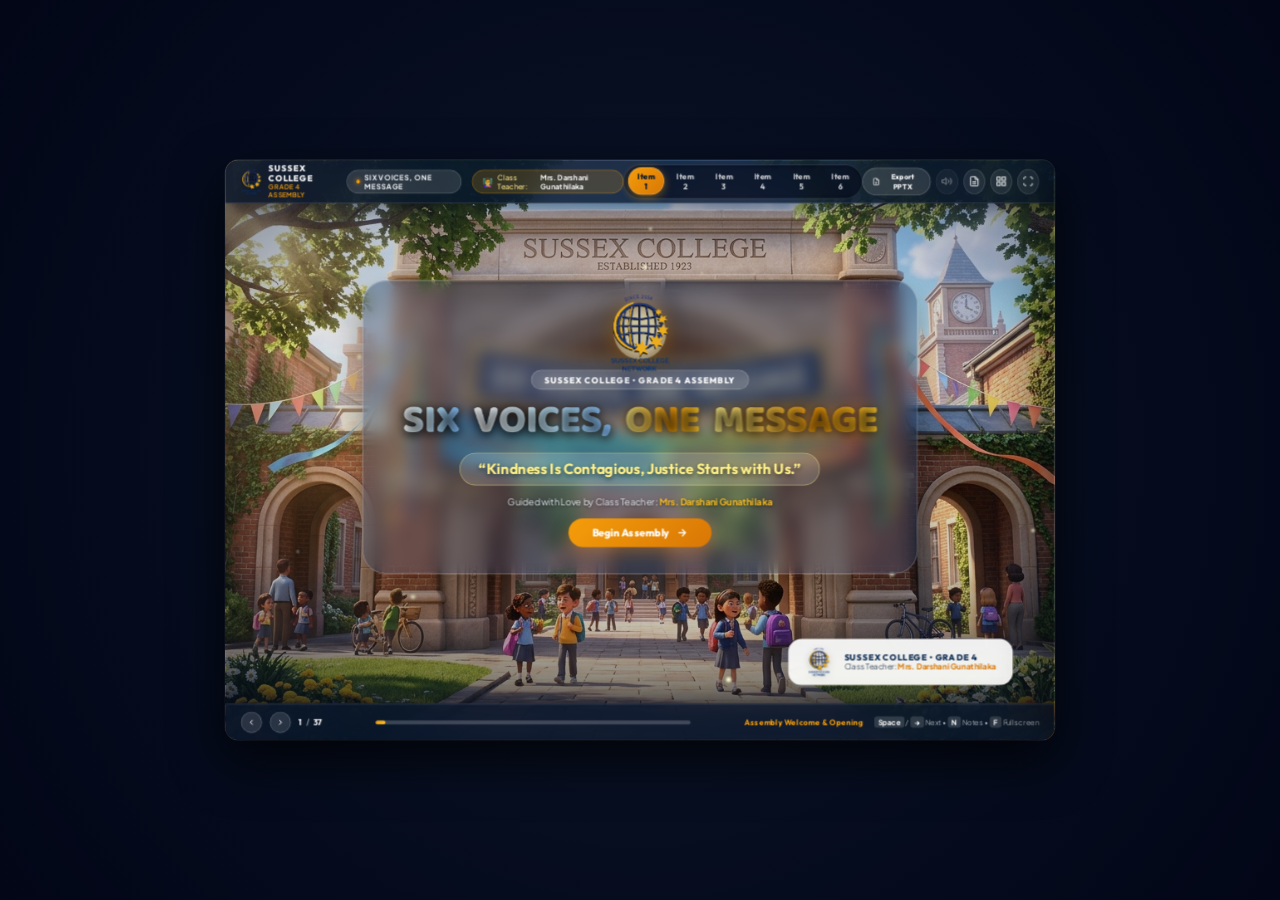
==== commit d349c7e7: "Final presentation refinement: remove slide transitions for immediate smooth navigation, fix continu" ====
--- a/index.html
+++ b/index.html
@@ -118,10 +118,10 @@
                 <span>SUSSEX COLLEGE • GRADE 4 ASSEMBLY</span>
               </div>
               <h1 class="hero-grand-title splitting-title" aria-label="SIX VOICES, ONE MESSAGE">
-                <span class="split-word gradient-text-hero-silver" style="--w-idx: 0">SIX</span>
-                <span class="split-word gradient-text-hero-silver" style="--w-idx: 1">VOICES,</span>
-                <span class="split-word gradient-text-hero-gold" style="--w-idx: 2">ONE</span>
-                <span class="split-word gradient-text-hero-gold" style="--w-idx: 3">MESSAGE</span>
+                <span class="split-word" style="--w-idx: 0"><span class="animated-gradient-sussex-silver">SIX</span></span>
+                <span class="split-word" style="--w-idx: 1"><span class="animated-gradient-sussex-silver">VOICES,</span></span>
+                <span class="split-word" style="--w-idx: 2"><span class="animated-gradient-sussex-gold">ONE</span></span>
+                <span class="split-word" style="--w-idx: 3"><span class="animated-gradient-sussex-gold">MESSAGE</span></span>
               </h1>
               <div class="hero-theme-quote">
                 “Kindness Is Contagious, Justice Starts with Us.”
@@ -308,7 +308,7 @@
           <div class="particle-layer"></div>
 
           <div class="slide-overlay-content">
-            <div class="top-title-card card-pos-top-left">
+            <div class="top-title-card card-pos-bottom-left">
               <div class="speaker-badge-pill coral-theme">
                 <span class="pill-item-tag">ITEM 01 • SPEAKER 06</span>
                 <span class="pill-speaker-name">DEWLI</span>
@@ -452,7 +452,7 @@
           <div class="particle-layer"></div>
 
           <div class="slide-overlay-content">
-            <div class="top-title-card card-pos-top-left">
+            <div class="top-title-card card-pos-top-center">
               <div class="speaker-badge-pill green-theme">
                 <span class="pill-item-tag">ITEM 02 • GROUP POEM • STANZA 3</span>
                 <span class="pill-speaker-name">4 SPEAKERS</span>
@@ -640,7 +640,7 @@
           <div class="particle-layer"></div>
 
           <div class="slide-overlay-content">
-            <div class="top-title-card card-pos-top-left">
+            <div class="top-title-card card-pos-top-center">
               <div class="speaker-badge-pill orange-theme">
                 <span class="pill-item-tag">ITEM 03 • PART 1</span>
                 <span class="pill-speaker-name">STEPPING IN</span>
@@ -711,7 +711,7 @@
           <div class="particle-layer"></div>
 
           <div class="slide-overlay-content">
-            <div class="top-title-card card-pos-top-right">
+            <div class="top-title-card card-pos-top-left">
               <div class="speaker-badge-pill teal-theme">
                 <span class="pill-item-tag">ITEM 03 • PART 2</span>
                 <span class="pill-speaker-name">DEHAMI</span>
@@ -725,7 +725,7 @@
               </div>
             </div>
 
-            <div class="bottom-stamp-card stamp-pos-left">
+            <div class="bottom-stamp-card stamp-pos-right">
               <img src="original-logo-1.webp" alt="Sussex College" class="stamp-logo">
               <div class="stamp-text">
                 <span class="stamp-school">SUSSEX COLLEGE • GRADE 4</span>
@@ -738,7 +738,7 @@
         <!-- SLIDE 19: Role Play Part 2 – Elephants & Tusks -->
         <section class="slide-item" id="slide-19" data-slide="19" data-item="3" data-title="Part 2: Speaking for the Voiceless – Elephants & Tusks" data-speaker="Shaini">
           <div class="cinematic-backdrop">
-            <img src="scene_elephants_wild_tuskless.jpg" alt="Wild Asian elephants in Sri Lankan natural habitat" class="backdrop-img">
+            <img src="scene_elephants_wild_natural.jpg" alt="Wild Asian elephants in Sri Lankan natural habitat" class="backdrop-img">
           </div>
           <div class="cinematic-vignette"></div>
           <div class="particle-layer"></div>
@@ -777,7 +777,7 @@
           <div class="particle-layer"></div>
 
           <div class="slide-overlay-content">
-            <div class="top-title-card card-pos-top-left">
+            <div class="top-title-card card-pos-top-center">
               <div class="speaker-badge-pill teal-theme">
                 <span class="pill-item-tag">ITEM 03 • PART 2</span>
                 <span class="pill-speaker-name">SPEAKING FOR THE VOICELESS</span>
@@ -808,19 +808,19 @@
         <!-- SLIDE 21: Role Play Ending Chorus – All Together -->
         <section class="slide-item" id="slide-21" data-slide="21" data-item="3" data-title="Role Play: Ending Chorus – All Together" data-speaker="All (Together)">
           <div class="cinematic-backdrop">
-            <img src="scene_roleplay_chorus.jpg" alt="Children united standing for justice" class="backdrop-img">
-          </div>
-          <div class="cinematic-vignette"></div>
-          <div class="particle-layer"></div>
-
-          <div class="slide-overlay-content">
+            <img src="prototype_pledge.jpg" alt="Children united standing for justice" class="backdrop-img">
+          </div>
+          <div class="cinematic-vignette"></div>
+          <div class="particle-layer"></div>
+
+          <div class="slide-overlay-content" style="justify-content: center; align-items: center;">
             <div class="chorus-grand-glass-card">
               <div class="speaker-badge-pill coral-theme">
-                <span class="pill-item-tag">ITEM 03 • ROLE PLAY FINALE</span>
+                <span class="pill-item-tag">ITEM 03 • ROLE PLAY GRAND FINALE</span>
                 <span class="pill-speaker-name">ALL (TOGETHER)</span>
               </div>
-              <h2 class="chorus-headline gradient-text-hero-gold">Stand for What Is Right</h2>
-              <p class="chorus-sub-prompt">The Grade 4 Role Play Collective Chorus:</p>
+              <h2 class="chorus-headline animated-gradient-sussex-gold">Stand for What Is Right</h2>
+              <p class="chorus-sub-prompt">The Grade 4 Role Play Collective Chorus</p>
 
               <div class="chorus-pledge-grid">
                 <div class="chorus-line-card line-1">
@@ -849,7 +849,7 @@
                 </div>
               </div>
 
-              <div class="bottom-stamp-card" style="margin-top: 12px;">
+              <div class="bottom-stamp-card" style="margin: 0 auto;">
                 <img src="original-logo-1.webp" alt="Sussex College" class="stamp-logo">
                 <div class="stamp-text">
                   <span class="stamp-school">SUSSEX COLLEGE • GRADE 4</span>
@@ -1416,25 +1416,18 @@
           <div class="particle-layer"></div>
 
           <div class="slide-overlay-content">
-            <div class="top-title-card">
-              <div class="school-badge-inline" style="display: flex; align-items: center; justify-content: center; gap: 10px; margin-bottom: 12px;">
-                <img src="original-logo-1.webp" alt="Sussex College" style="width: 48px; height: 48px; object-fit: contain; filter: drop-shadow(0 4px 12px rgba(245,158,11,0.5));">
-                <span style="font-size: 14px; font-weight: 800; color: #fbbf24; letter-spacing: 0.08em; text-transform: uppercase;">Sussex College Grade 4</span>
-              </div>
+            <div class="top-title-card card-pos-top-center pledge-intro-card" style="max-width: 640px; padding: 18px 32px;">
               <div class="speaker-badge-pill gold-theme">
                 <span class="pill-item-tag">ITEM 06 • SACRED ASSEMBLY PLEDGE</span>
                 <span class="pill-speaker-name">FULL GRADE 4</span>
               </div>
-              <h2 class="cinematic-headline">Our Kindness & Justice Pledge</h2>
+              <h2 class="cinematic-headline animated-gradient-sussex-gold">Our Kindness & Justice Pledge</h2>
               <div class="motto-banner-chip">
                 <span class="motto-text">“Nine Sacred Promises for Sussex Students”</span>
               </div>
-              <p style="color: #475569; font-size: 14px; margin-top: 10px; line-height: 1.6;">
-                Respected Principal Sir, teachers, and dear friends: We invite all students to place their right hands on their hearts as Grade 4 recites our sacred promises.
-              </p>
-            </div>
-
-            <div class="bottom-stamp-card">
+            </div>
+
+            <div class="bottom-stamp-card stamp-pos-right">
               <img src="original-logo-1.webp" alt="Sussex College" class="stamp-logo">
               <div class="stamp-text">
                 <span class="stamp-school">SUSSEX COLLEGE • GRADE 4</span>
@@ -1505,7 +1498,7 @@
           <div class="particle-layer"></div>
 
           <div class="slide-overlay-content">
-            <div class="top-title-card card-pos-top-left" style="max-width: 860px;">
+            <div class="top-title-card card-pos-top-center" style="max-width: 860px;">
               <div class="speaker-badge-pill gold-theme">
                 <span class="pill-item-tag">ITEM 06 • PLEDGE PART 2</span>
                 <span class="pill-speaker-name">PROMISES 6 TO 9</span>
@@ -1555,22 +1548,19 @@
           <div class="cinematic-vignette"></div>
           <div class="particle-layer"></div>
 
-          <div class="slide-overlay-content">
-            <div class="pledge-hero-glass-card">
-              <div class="hero-crest-halo">
-                <img src="original-logo-1.webp" alt="Sussex College Crest" class="finale-school-logo-large">
-              </div>
-              <div class="pledge-sub-pill gold-theme">
+          <div class="slide-overlay-content" style="justify-content: flex-start; padding-top: 84px;">
+            <div class="pledge-hero-glass-card card-pos-top-center">
+              <div class="pledge-sub-pill gold-theme" style="margin-bottom: 10px;">
                 <span>SUSSEX COLLEGE • GRADE 4 ASSEMBLY FINALE</span>
               </div>
-              <h1 class="finale-grand-title-prominent">
-                <span class="gradient-text-hero-silver">KINDNESS IS CONTAGIOUS,</span><br>
-                <span class="gradient-text-hero-gold">AND JUSTICE STARTS WITH US!</span>
+              <h1 class="finale-grand-title-prominent" style="margin-bottom: 8px;">
+                <span class="animated-gradient-sussex-silver">KINDNESS IS CONTAGIOUS,</span><br>
+                <span class="animated-gradient-sussex-gold">AND JUSTICE STARTS WITH US!</span>
               </h1>
-              <p class="pledge-grand-subtext" style="font-size: 1.35rem; font-weight: 600; color: #fef3c7; max-width: 820px; margin: 12px auto 20px;">
+              <p class="pledge-grand-subtext" style="font-size: 1.15rem; font-weight: 600; color: #fef3c7; max-width: 780px; margin: 8px auto 14px; line-height: 1.4;">
                 Thank you, Principal Sir, Vice Principal Madam, Teachers, and Friends, for celebrating kindness, empathy, and fairness with Grade 4!
               </p>
-              <div class="hero-teacher-badge" style="margin-top: 10px;">
+              <div class="hero-teacher-badge" style="margin-top: 4px;">
                 <span class="teacher-icon">👩‍🏫</span>
                 <span class="teacher-label">Guided with pride by Class Teacher:</span>
                 <strong class="teacher-name">Mrs. Darshani Gunathilaka</strong>
--- a/styles.css
+++ b/styles.css
@@ -348,15 +348,12 @@
   height: 100%;
   opacity: 0;
   visibility: hidden;
-  transition: opacity 0.8s var(--ease-cinematic), transform 0.8s var(--ease-cinematic);
-  transform: scale(1.02);
   pointer-events: none;
 }
 
 .slide-item.active {
   opacity: 1;
   visibility: visible;
-  transform: scale(1);
   pointer-events: auto;
 }
 
@@ -421,6 +418,78 @@
    Animate UI Inspired Gradient Typography
    https://animate-ui.com/docs/primitives/animate-ui/gradient-text
    ========================================================================== */
+
+
+/* ==========================================================================
+   Continuous Animated Gradient Typography
+   ========================================================================== */
+@keyframes gradientFlow {
+  0% { background-position: 0% 50%; }
+  50% { background-position: 100% 50%; }
+  100% { background-position: 0% 50%; }
+}
+
+.animated-gradient-sussex-silver {
+  background: linear-gradient(90deg, #FFFFFF 0%, #BAE6FD 25%, #60A5FA 50%, #E0F2FE 75%, #FFFFFF 100%);
+  background-size: 250% auto;
+  -webkit-background-clip: text;
+  -webkit-text-fill-color: transparent;
+  background-clip: text;
+  color: transparent;
+  display: inline-block;
+  animation: gradientFlow 5s ease-in-out infinite;
+  filter: drop-shadow(0 2px 10px rgba(0, 0, 0, 0.5));
+}
+
+.animated-gradient-sussex-gold {
+  background: linear-gradient(90deg, #FEF08A 0%, #F59E0B 25%, #FDE047 50%, #D97706 75%, #FEF08A 100%);
+  background-size: 250% auto;
+  -webkit-background-clip: text;
+  -webkit-text-fill-color: transparent;
+  background-clip: text;
+  color: transparent;
+  display: inline-block;
+  animation: gradientFlow 4.5s ease-in-out infinite;
+  filter: drop-shadow(0 2px 12px rgba(245, 158, 11, 0.45));
+}
+
+.animated-gradient-gold {
+  background: linear-gradient(90deg, #B45309 0%, #F59E0B 30%, #FBBF24 50%, #D97706 75%, #B45309 100%);
+  background-size: 250% auto;
+  -webkit-background-clip: text;
+  -webkit-text-fill-color: transparent;
+  background-clip: text;
+  color: transparent;
+  display: inline-block;
+  animation: gradientFlow 5s ease-in-out infinite;
+}
+
+.animated-gradient-sussex-blue {
+  background: linear-gradient(90deg, #0A2540 0%, #1E40AF 30%, #0284C7 50%, #1D4ED8 75%, #0A2540 100%);
+  background-size: 250% auto;
+  -webkit-background-clip: text;
+  -webkit-text-fill-color: transparent;
+  background-clip: text;
+  color: transparent;
+  display: inline-block;
+  animation: gradientFlow 6s ease-in-out infinite;
+}
+
+/* Card Positioning: Bottom-Left for Slide 7 */
+.top-title-card.card-pos-bottom-left {
+  align-self: flex-start;
+  margin-top: auto;
+  margin-bottom: 16px;
+  margin-right: auto;
+  margin-left: 0;
+  text-align: left;
+  animation-name: slideInUpLeft;
+}
+
+@keyframes slideInUpLeft {
+  from { opacity: 0; transform: translate(-20px, 20px); }
+  to { opacity: 1; transform: translate(0, 0); }
+}
 
 /* Dark backgrounds (Slide 01 Hero, Slide 21 Chorus, Slide 37 Finale) */
 .gradient-text-hero-silver {
@@ -924,16 +993,18 @@
 
 .pledge-hero-glass-card {
   pointer-events: auto;
-  background: rgba(13, 44, 84, 0.4);
-  backdrop-filter: blur(12px);
-  -webkit-backdrop-filter: blur(12px);
-  border: 2px solid rgba(245, 158, 11, 0.5);
-  border-radius: 36px;
-  padding: 36px 60px;
-  max-width: 960px;
+  align-self: center;
+  margin: 0 auto;
+  background: rgba(10, 25, 47, 0.85);
+  backdrop-filter: blur(20px) saturate(180%);
+  -webkit-backdrop-filter: blur(20px) saturate(180%);
+  border: 2px solid rgba(245, 158, 11, 0.55);
+  border-radius: 28px;
+  padding: 20px 42px;
+  max-width: 900px;
   text-align: center;
-  box-shadow: 0 30px 80px rgba(0, 0, 0, 0.6), inset 0 1px 0 rgba(255, 255, 255, 0.2);
-  animation: zoomFadeIn 1s var(--ease-cinematic) both;
+  box-shadow: 0 20px 60px rgba(0, 0, 0, 0.65), 0 0 30px rgba(245, 158, 11, 0.25), inset 0 1px 0 rgba(255, 255, 255, 0.2);
+  animation: slideInDown 0.7s var(--ease-cinematic) both;
 }
 
 .pledge-sub-pill {
@@ -1661,41 +1732,9 @@
 }
 
 
-/* ==========================================================================
-   Slide Transition Styles (GPU Accelerated, Varied, Elegant)
-   ========================================================================== */
-.slide-item {
-  position: absolute;
-  inset: 0;
-  opacity: 0;
-  visibility: hidden;
-  pointer-events: none;
-  transition: opacity 0.8s cubic-bezier(0.25, 1, 0.5, 1),
-              transform 0.8s cubic-bezier(0.25, 1, 0.5, 1),
-              visibility 0.8s;
-  will-change: opacity, transform;
-}
-
-.slide-item.active {
-  opacity: 1;
-  visibility: visible;
-  pointer-events: auto;
-  transform: scale(1) translate3d(0, 0, 0);
-  z-index: 5;
-}
-
-/* Varied transition effects */
-.slide-item.transition-zoom-in {
-  transform: scale(1.04);
-}
-.slide-item.transition-zoom-out {
-  transform: scale(0.96);
-}
-
-
-.slide-item.transition-soft-glow {
-  filter: brightness(1.2);
-}
+/* Slide transition rules removed per user request for immediate, smooth navigation */
+
+/* Page transitions removed per user request for immediate, smooth navigation */
 
 @media (prefers-reduced-motion: reduce) {
   .slide-item, .slide-item.active {
@@ -1808,17 +1847,17 @@
   pointer-events: auto;
   align-self: center;
   margin: auto;
-  background: rgba(10, 25, 47, 0.76);
-  backdrop-filter: blur(16px);
-  -webkit-backdrop-filter: blur(16px);
-  border: 2px solid rgba(245, 158, 11, 0.4);
+  background: rgba(8, 22, 44, 0.90);
+  backdrop-filter: blur(24px) saturate(180%);
+  -webkit-backdrop-filter: blur(24px) saturate(180%);
+  border: 2px solid #f59e0b;
   border-radius: 32px;
-  padding: 28px 48px;
-  max-width: 1080px;
+  padding: 26px 46px;
+  max-width: 1040px;
   width: 100%;
   text-align: center;
-  box-shadow: 0 25px 60px rgba(0, 0, 0, 0.65), inset 0 1px 0 rgba(255, 255, 255, 0.25);
-  animation: zoomFadeIn 0.8s var(--ease-cinematic) both;
+  box-shadow: 0 25px 60px rgba(0, 0, 0, 0.7), 0 0 32px rgba(245, 158, 11, 0.25), inset 0 1px 0 rgba(255, 255, 255, 0.2);
+  animation: zoomFadeIn 0.6s var(--ease-cinematic) both;
 }
 
 .chorus-headline {
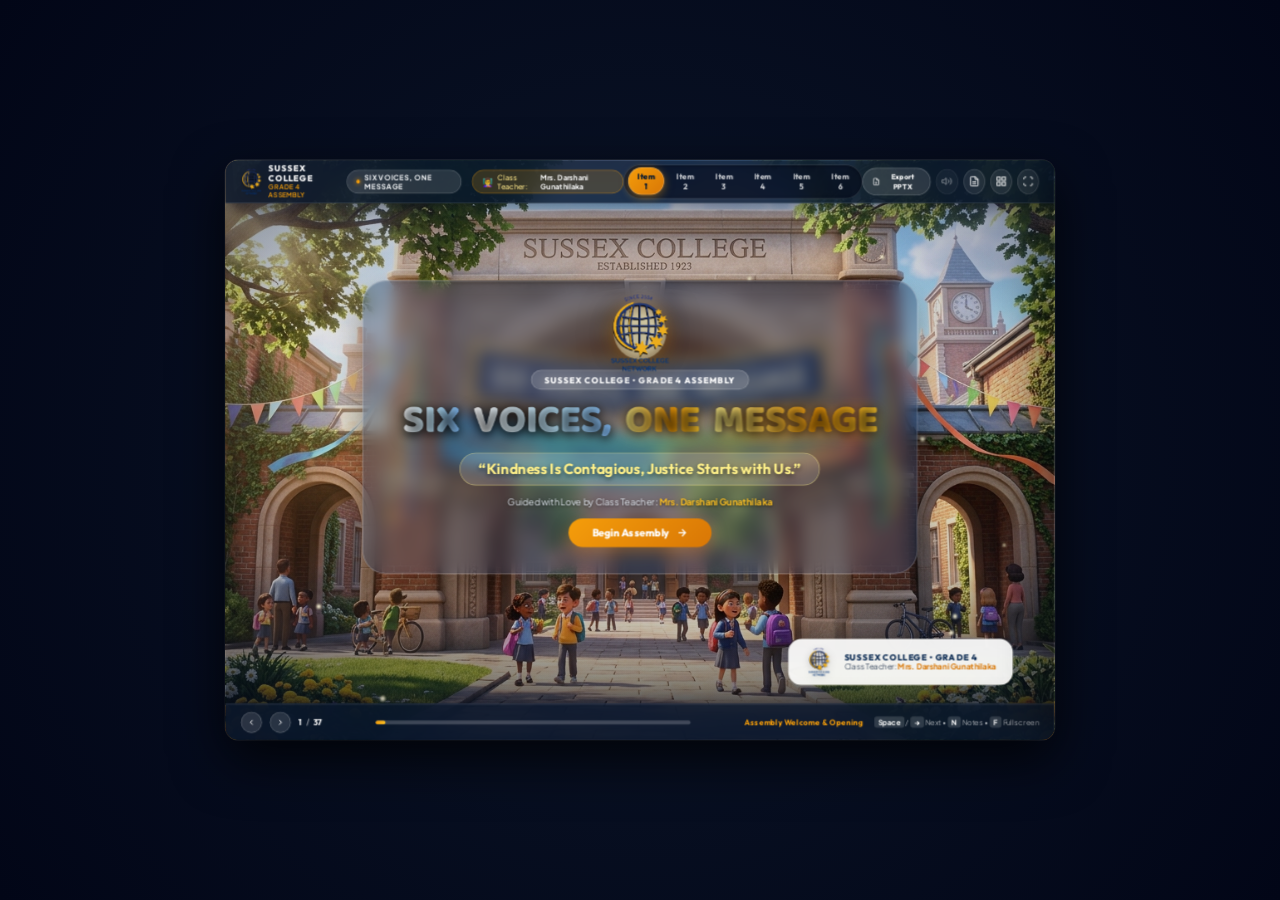
==== commit 63be84b3: "Update background visuals for Slides 14, 15, and 21 using user-provided artwork" ====
--- a/index.html
+++ b/index.html
@@ -564,7 +564,7 @@
         <!-- SLIDE 14: Role Play Intro -->
         <section class="slide-item" id="slide-14" data-slide="14" data-item="3" data-title="Role Play: Title & Scene Introduction" data-speaker="Evodi (Narrator)">
           <div class="cinematic-backdrop">
-            <img src="scene_roleplay_playground.jpg" alt="School playground recess scene" class="backdrop-img">
+            <img src="nethuli group.png" alt="School playground: Nethuli speaking with classmates during interval" class="backdrop-img">
           </div>
           <div class="cinematic-vignette"></div>
           <div class="particle-layer"></div>
@@ -586,7 +586,7 @@
               </div>
             </div>
 
-            <div class="bottom-stamp-card stamp-pos-left">
+            <div class="bottom-stamp-card stamp-pos-right">
               <img src="original-logo-1.webp" alt="Sussex College" class="stamp-logo">
               <div class="stamp-text">
                 <span class="stamp-school">SUSSEX COLLEGE • GRADE 4</span>
@@ -599,7 +599,7 @@
         <!-- SLIDE 15: Role Play Part 1 – The Exclusion -->
         <section class="slide-item" id="slide-15" data-slide="15" data-item="3" data-title="Part 1: The Playground – The Exclusion" data-speaker="Nethuli, Liyansa, Liyara">
           <div class="cinematic-backdrop">
-            <img src="scene_playground_unique.jpg" alt="Playground recess inclusion scene" class="backdrop-img">
+            <img src="alone nethuli.png" alt="Playground recess: Nethuli sitting alone feeling excluded as classmates play" class="backdrop-img">
           </div>
           <div class="cinematic-vignette"></div>
           <div class="particle-layer"></div>
@@ -621,7 +621,7 @@
               </div>
             </div>
 
-            <div class="bottom-stamp-card stamp-pos-left">
+            <div class="bottom-stamp-card stamp-pos-right">
               <img src="original-logo-1.webp" alt="Sussex College" class="stamp-logo">
               <div class="stamp-text">
                 <span class="stamp-school">SUSSEX COLLEGE • GRADE 4</span>
@@ -804,11 +804,10 @@
           </div>
         </section>
 
-        <!-- SLIDE 21: Role Play Ending Chorus -->
         <!-- SLIDE 21: Role Play Ending Chorus – All Together -->
         <section class="slide-item" id="slide-21" data-slide="21" data-item="3" data-title="Role Play: Ending Chorus – All Together" data-speaker="All (Together)">
           <div class="cinematic-backdrop">
-            <img src="prototype_pledge.jpg" alt="Children united standing for justice" class="backdrop-img">
+            <img src="Smiling Children.png" alt="Children standing proudly with hands over hearts standing for justice and kindness" class="backdrop-img">
           </div>
           <div class="cinematic-vignette"></div>
           <div class="particle-layer"></div>
--- a/styles.css
+++ b/styles.css
@@ -671,6 +671,10 @@
   animation-name: slideInDownRight;
 }
 
+#slide-14 .top-title-card {
+  max-width: 490px;
+}
+
 .top-title-card.card-pos-top-center {
   align-self: center;
   margin-inline: auto;
@@ -1852,8 +1856,8 @@
   -webkit-backdrop-filter: blur(24px) saturate(180%);
   border: 2px solid #f59e0b;
   border-radius: 32px;
-  padding: 26px 46px;
-  max-width: 1040px;
+  padding: 24px 38px;
+  max-width: 940px;
   width: 100%;
   text-align: center;
   box-shadow: 0 25px 60px rgba(0, 0, 0, 0.7), 0 0 32px rgba(245, 158, 11, 0.25), inset 0 1px 0 rgba(255, 255, 255, 0.2);
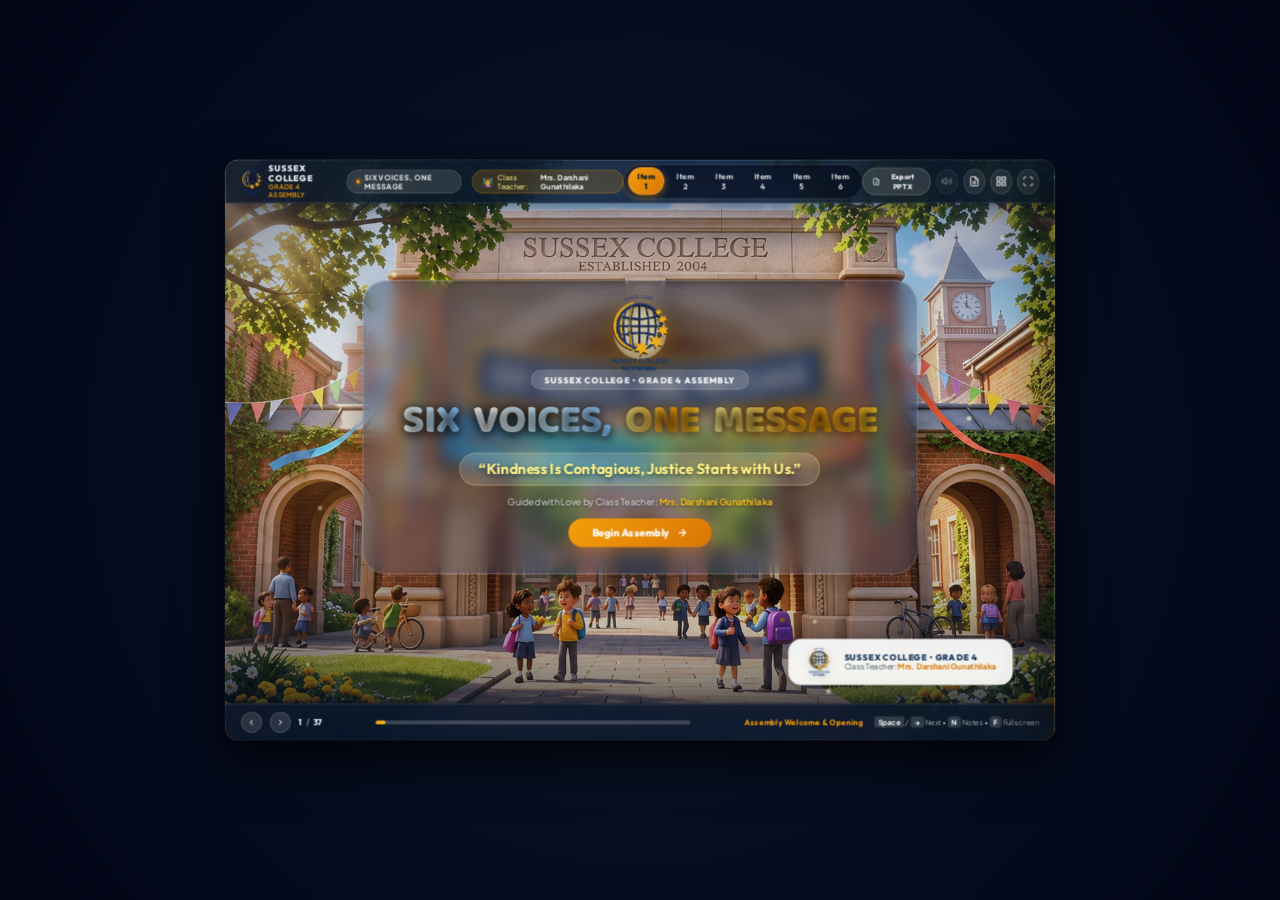
==== commit c1de5f35: "Refresh Smiling Children, scene_welcome, and scene_six_voices images; center Slide 21 role-play badg" ====
--- a/index.html
+++ b/index.html
@@ -818,7 +818,9 @@
                 <span class="pill-item-tag">ITEM 03 • ROLE PLAY GRAND FINALE</span>
                 <span class="pill-speaker-name">ALL (TOGETHER)</span>
               </div>
-              <h2 class="chorus-headline animated-gradient-sussex-gold">Stand for What Is Right</h2>
+              <h2 class="chorus-headline">
+                <span class="animated-gradient-sussex-gold">Stand for What Is Right</span>
+              </h2>
               <p class="chorus-sub-prompt">The Grade 4 Role Play Collective Chorus</p>
 
               <div class="chorus-pledge-grid">
--- a/styles.css
+++ b/styles.css
@@ -1848,6 +1848,10 @@
    Slide 21 Ending Chorus Grand Layout
    ========================================================================== */
 .chorus-grand-glass-card {
+  display: flex;
+  flex-direction: column;
+  align-items: center;
+  justify-content: center;
   pointer-events: auto;
   align-self: center;
   margin: auto;
@@ -1864,13 +1868,20 @@
   animation: zoomFadeIn 0.6s var(--ease-cinematic) both;
 }
 
+.chorus-grand-glass-card .speaker-badge-pill {
+  align-self: center;
+  margin: 0 auto 10px auto;
+}
+
 .chorus-headline {
+  width: 100%;
   font-family: var(--font-display);
   font-size: 2.8rem;
   font-weight: 800;
   color: #ffffff;
   text-shadow: 0 3px 12px rgba(0, 0, 0, 0.7);
-  margin: 10px 0 4px;
+  margin: 4px auto 6px auto;
+  text-align: center;
 }
 
 .chorus-sub-prompt {
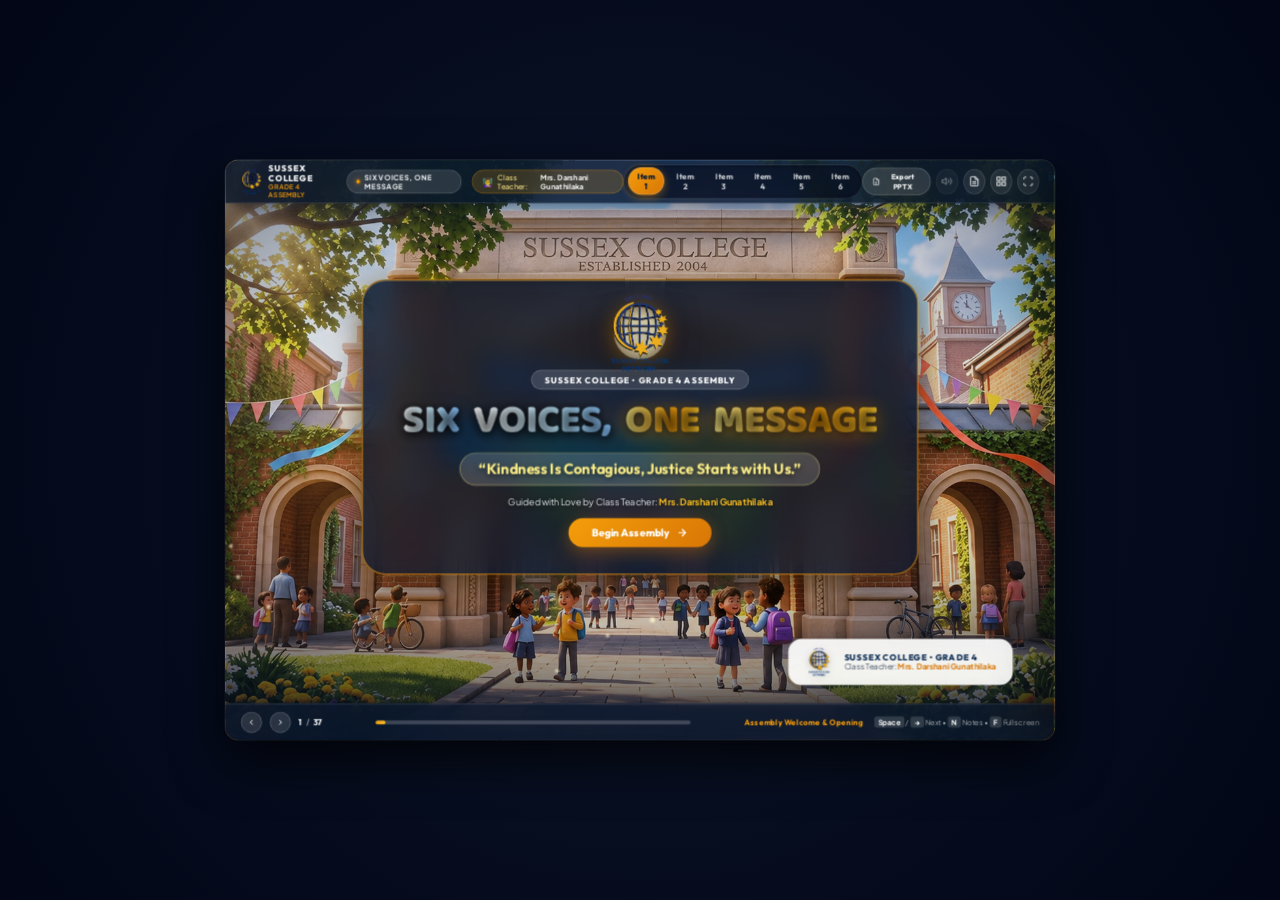
==== commit fb3b496e: "Arrange presentation folder for standalone offline USB drive backup" ====
--- a/index.html
+++ b/index.html
@@ -1382,8 +1382,8 @@
                 <h2 class="cinematic-headline" style="font-size: 2rem; margin-bottom: 0;">Kindness & Justice in Action</h2>
               </div>
 
-              <!-- Responsive YouTube Video Player -->
-              <div class="video-player-box">
+              <!-- Responsive Video Player (YouTube Online + Local MP4 Offline Backup) -->
+              <div class="video-player-box" id="assembly-video-container">
                 <iframe 
                   id="assembly-video-iframe" 
                   src="https://www.youtube-nocookie.com/embed/NIsGkTuO1vk?enablejsapi=1&rel=0" 
@@ -1391,6 +1391,10 @@
                   allow="accelerometer; autoplay; clipboard-write; encrypted-media; gyroscope; picture-in-picture; web-share" 
                   allowfullscreen>
                 </iframe>
+                <video id="assembly-video-local" controls preload="metadata" style="display:none; width:100%; height:100%; border-radius:16px; object-fit:contain; background:#000;">
+                  <source src="assembly_video.mp4" type="video/mp4">
+                  <source src="video.mp4" type="video/mp4">
+                </video>
               </div>
 
               <div class="video-action-bar">
--- a/styles.css
+++ b/styles.css
@@ -19,9 +19,9 @@
   --animals-teal: #0d9488;
   --courage-coral: #e11d48;
 
-  --font-display: 'Baloo 2', 'Nunito', system-ui, sans-serif;
-  --font-heading: 'Outfit', 'Plus Jakarta Sans', system-ui, sans-serif;
-  --font-body: 'Plus Jakarta Sans', system-ui, -apple-system, sans-serif;
+  --font-display: 'Baloo 2', 'Nunito', 'Segoe UI', -apple-system, system-ui, sans-serif;
+  --font-heading: 'Outfit', 'Plus Jakarta Sans', 'Segoe UI', -apple-system, system-ui, sans-serif;
+  --font-body: 'Plus Jakarta Sans', 'Segoe UI', -apple-system, system-ui, sans-serif;
 
   --ease-cinematic: cubic-bezier(0.25, 1, 0.5, 1);
   --ease-spring: cubic-bezier(0.34, 1.56, 0.64, 1);
@@ -839,21 +839,21 @@
 }
 
 /* ==========================================================================
-   Slide 01 Hero Overlay (Welcome & Title) - Transparent Glass
+   Slide 01 Hero Overlay (Welcome & Title) - Matching End Page Theme
    ========================================================================== */
 .hero-center-glass-card {
   pointer-events: auto;
   align-self: center;
   margin: auto;
-  background: rgba(13, 44, 84, 0.4);
-  backdrop-filter: blur(12px);
-  -webkit-backdrop-filter: blur(12px);
-  border: 1.5px solid rgba(255, 255, 255, 0.3);
+  background: rgba(10, 25, 47, 0.85);
+  backdrop-filter: blur(20px) saturate(180%);
+  -webkit-backdrop-filter: blur(20px) saturate(180%);
+  border: 2px solid rgba(245, 158, 11, 0.55);
   border-radius: 36px;
   padding: 40px 60px;
   max-width: 880px;
   text-align: center;
-  box-shadow: 0 25px 60px rgba(0, 0, 0, 0.5), inset 0 1px 0 rgba(255, 255, 255, 0.2);
+  box-shadow: 0 20px 60px rgba(0, 0, 0, 0.65), 0 0 30px rgba(245, 158, 11, 0.25), inset 0 1px 0 rgba(255, 255, 255, 0.2);
   display: flex;
   flex-direction: column;
   align-items: center;
@@ -1855,67 +1855,70 @@
   pointer-events: auto;
   align-self: center;
   margin: auto;
-  background: rgba(8, 22, 44, 0.90);
-  backdrop-filter: blur(24px) saturate(180%);
-  -webkit-backdrop-filter: blur(24px) saturate(180%);
-  border: 2px solid #f59e0b;
-  border-radius: 32px;
-  padding: 24px 38px;
+  background: transparent;
+  border: none;
+  box-shadow: none;
+  backdrop-filter: none;
+  -webkit-backdrop-filter: none;
+  padding: 10px 0;
   max-width: 940px;
   width: 100%;
   text-align: center;
-  box-shadow: 0 25px 60px rgba(0, 0, 0, 0.7), 0 0 32px rgba(245, 158, 11, 0.25), inset 0 1px 0 rgba(255, 255, 255, 0.2);
   animation: zoomFadeIn 0.6s var(--ease-cinematic) both;
 }
 
 .chorus-grand-glass-card .speaker-badge-pill {
   align-self: center;
-  margin: 0 auto 10px auto;
+  margin: 0 auto 12px auto;
+  box-shadow: 0 4px 16px rgba(0, 0, 0, 0.5);
 }
 
 .chorus-headline {
   width: 100%;
   font-family: var(--font-display);
-  font-size: 2.8rem;
-  font-weight: 800;
-  color: #ffffff;
-  text-shadow: 0 3px 12px rgba(0, 0, 0, 0.7);
+  font-size: 3rem;
+  font-weight: 800;
+  color: #ffffff;
+  text-shadow: 0 4px 18px rgba(0, 0, 0, 0.9), 0 2px 4px rgba(0, 0, 0, 0.8);
   margin: 4px auto 6px auto;
   text-align: center;
 }
 
 .chorus-sub-prompt {
-  font-size: 1.2rem;
+  font-size: 1.25rem;
   font-weight: 700;
   color: #fbbf24;
-  letter-spacing: 0.06em;
+  letter-spacing: 0.08em;
   text-transform: uppercase;
-  margin-bottom: 16px;
+  text-shadow: 0 2px 10px rgba(0, 0, 0, 0.9), 0 0 6px rgba(0, 0, 0, 0.9);
+  margin-bottom: 18px;
 }
 
 .chorus-pledge-grid {
   display: grid;
   grid-template-columns: repeat(2, 1fr);
-  gap: 12px 18px;
-  margin: 16px 0 20px;
+  gap: 14px 20px;
+  margin: 14px 0 22px;
+  width: 100%;
 }
 
 .chorus-line-card {
   display: flex;
   align-items: center;
   gap: 14px;
-  background: rgba(255, 255, 255, 0.12);
-  border: 1.5px solid rgba(255, 255, 255, 0.25);
-  border-radius: 16px;
-  padding: 10px 20px;
-  backdrop-filter: blur(6px);
-  box-shadow: 0 6px 18px rgba(0, 0, 0, 0.3);
-  transition: transform 0.25s ease, background 0.25s ease;
+  background: rgba(8, 22, 44, 0.88);
+  border: 1.5px solid rgba(251, 191, 36, 0.4);
+  border-radius: 18px;
+  padding: 12px 22px;
+  backdrop-filter: blur(12px) saturate(160%);
+  -webkit-backdrop-filter: blur(12px) saturate(160%);
+  box-shadow: 0 8px 24px rgba(0, 0, 0, 0.45);
+  transition: transform 0.25s ease, background 0.25s ease, border-color 0.25s ease;
 }
 
 .chorus-line-card:hover {
   transform: translateY(-2px);
-  background: rgba(255, 255, 255, 0.18);
+  background: rgba(12, 32, 64, 0.95);
   border-color: #fbbf24;
 }
 
@@ -1935,15 +1938,16 @@
 
 .chorus-line-card.full-width-line {
   grid-column: 1 / -1;
-  background: rgba(245, 158, 11, 0.22);
-  border-color: rgba(245, 158, 11, 0.6);
+  background: rgba(180, 83, 9, 0.85);
+  border-color: rgba(251, 191, 36, 0.8);
 }
 
 .chorus-line-card.climax-line {
   grid-column: 1 / -1;
-  background: linear-gradient(135deg, rgba(239, 68, 68, 0.35), rgba(245, 158, 11, 0.45));
+  background: linear-gradient(135deg, rgba(185, 28, 28, 0.90), rgba(217, 119, 6, 0.90));
   border: 2px solid #fbbf24;
   justify-content: center;
+  box-shadow: 0 10px 30px rgba(217, 119, 6, 0.4);
 }
 
 .chorus-line-card.climax-line .chorus-line-text {
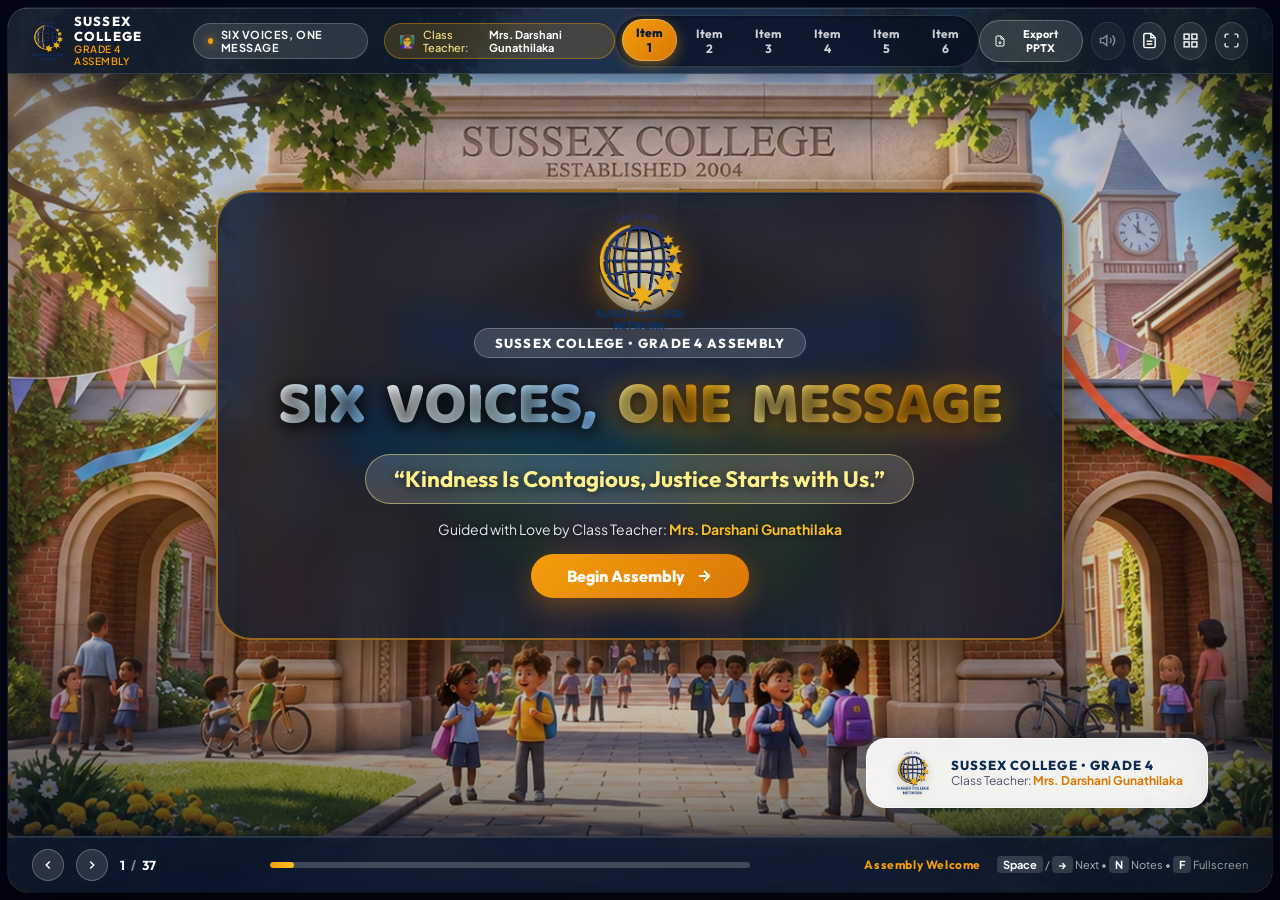
==== commit 29f2d7fb: "Replace Slide 33 YouTube video with local 1103.MP3 audio player and interactive playback controllers" ====
--- a/index.html
+++ b/index.html
@@ -1364,8 +1364,8 @@
              ITEM 05: VIDEO PRESENTATION (SLIDE 33)
              =================================================================== -->
 
-        <!-- SLIDE 33: Video Presentation with Embedded YouTube Player -->
-        <section class="slide-item" id="slide-33" data-slide="33" data-item="5" data-title="Video: Kindness & Justice in Action" data-speaker="Video Feature">
+        <!-- SLIDE 33: Audio Presentation with Playback Controllers (1103.MP3) -->
+        <section class="slide-item" id="slide-33" data-slide="33" data-item="5" data-title="Audio: Kindness & Justice in Action" data-speaker="Audio Feature (1103.MP3)">
           <div class="cinematic-backdrop">
             <img src="scene_video_theater.jpg" alt="Grand auditorium theater with projector glow" class="backdrop-img">
           </div>
@@ -1373,36 +1373,101 @@
           <div class="particle-layer"></div>
 
           <div class="video-slide-content">
-            <div class="video-theater-card">
-              <div class="top-title-card" style="padding: 14px 28px; margin-bottom: 0;">
-                <div class="speaker-badge-pill purple-theme" style="margin-bottom: 4px;">
+            <div class="audio-theater-card">
+              <!-- Top Title Bar -->
+              <div class="top-title-card" style="padding: 16px 32px; margin-bottom: 0; text-align: center;">
+                <div class="speaker-badge-pill purple-theme" style="margin-bottom: 6px;">
                   <span class="pill-item-tag">ITEM 05 • SPECIAL FEATURE</span>
-                  <span class="pill-speaker-name">VIDEO PRESENTATION</span>
-                </div>
-                <h2 class="cinematic-headline" style="font-size: 2rem; margin-bottom: 0;">Kindness & Justice in Action</h2>
-              </div>
-
-              <!-- Responsive Video Player (YouTube Online + Local MP4 Offline Backup) -->
-              <div class="video-player-box" id="assembly-video-container">
-                <iframe 
-                  id="assembly-video-iframe" 
-                  src="https://www.youtube-nocookie.com/embed/NIsGkTuO1vk?enablejsapi=1&rel=0" 
-                  title="Grade 4 Assembly Video: Kindness & Justice in Action" 
-                  allow="accelerometer; autoplay; clipboard-write; encrypted-media; gyroscope; picture-in-picture; web-share" 
-                  allowfullscreen>
-                </iframe>
-                <video id="assembly-video-local" controls preload="metadata" style="display:none; width:100%; height:100%; border-radius:16px; object-fit:contain; background:#000;">
-                  <source src="assembly_video.mp4" type="video/mp4">
-                  <source src="video.mp4" type="video/mp4">
-                </video>
-              </div>
-
-              <div class="video-action-bar">
-                <a href="https://youtu.be/NIsGkTuO1vk?si=8z-cAPLTzUFqU443" target="_blank" rel="noopener noreferrer" class="video-direct-link">
-                  <svg width="18" height="18" viewBox="0 0 24 24" fill="currentColor"><path d="M10 15l5.19-3L10 9v6m11.56-7.83c.13.47.22 1.1.28 1.9.07.8.1 1.49.1 2.09L22 12c0 2.19-.16 3.8-.44 4.83-.25.9-.83 1.48-1.73 1.73-.47.13-1.33.22-2.65.28-1.3.07-2.49.1-3.59.1L12 19c-4.19 0-6.8-.16-7.83-.44-.9-.25-1.48-.83-1.73-1.73-.13-.47-.22-1.1-.28-1.9-.07-.8-.1-1.49-.1-2.09L2 12c0-2.19.16-3.8.44-4.83.25-.9.83-1.48 1.73-1.73.47-.13 1.33-.22 2.65-.28 1.3-.07 2.49-.1 3.59-.1L12 5c4.19 0 6.8.16 7.83.44.9.25 1.48.83 1.73 1.73z"/></svg>
-                  <span>Open Video in YouTube</span>
-                </a>
-                <span class="video-hint-note">Sussex College • Class Teacher: <strong>Mrs. Darshani Gunathilaka</strong></span>
+                  <span class="pill-speaker-name">AUDIO PRESENTATION</span>
+                </div>
+                <h2 class="cinematic-headline animated-gradient-sussex-gold" style="font-size: 2.2rem; margin-bottom: 4px;">Kindness & Justice in Action</h2>
+                <div class="motto-banner-chip" style="margin: 0 auto;">
+                  <span class="motto-text">“Real-World Stories of Courage, Empathy & Compassion”</span>
+                </div>
+              </div>
+
+              <!-- Interactive Audio Player Box with Full Playback Controllers -->
+              <div class="audio-player-box">
+                <!-- Visual Stage Header -->
+                <div class="audio-visualizer-header">
+                  <div class="audio-disc-halo" id="audio-disc-halo">
+                    <span class="audio-disc-icon">🎙️</span>
+                  </div>
+                  <div class="audio-track-info">
+                    <h3 class="audio-track-title">Grade 4 Assembly Spoken Audio Feature</h3>
+                    <p class="audio-track-sub">Track: 1103.MP3 • Sussex College Auditorium Presentation</p>
+                  </div>
+                  <div class="audio-equalizer-bars" id="audio-visual-bars">
+                    <span class="eq-bar bar-1"></span>
+                    <span class="eq-bar bar-2"></span>
+                    <span class="eq-bar bar-3"></span>
+                    <span class="eq-bar bar-4"></span>
+                    <span class="eq-bar bar-5"></span>
+                    <span class="eq-bar bar-6"></span>
+                    <span class="eq-bar bar-7"></span>
+                    <span class="eq-bar bar-8"></span>
+                  </div>
+                </div>
+
+                <!-- Custom Primary Playback Controls -->
+                <div class="audio-custom-controls">
+                  <!-- Time & Scrubber Slider -->
+                  <div class="audio-timeline-row">
+                    <span class="time-label" id="audio-time-current">0:00</span>
+                    <input type="range" class="audio-seek-slider" id="audio-seek-slider" min="0" max="100" value="0" step="0.1" aria-label="Audio Timeline">
+                    <span class="time-label" id="audio-time-total">--:--</span>
+                  </div>
+
+                  <!-- Control Buttons Row -->
+                  <div class="audio-buttons-row">
+                    <button class="audio-btn-secondary" id="btn-audio-rewind" type="button" title="Rewind 10 Seconds" aria-label="Rewind 10 Seconds">
+                      <svg width="18" height="18" viewBox="0 0 24 24" fill="none" stroke="currentColor" stroke-width="2.5"><polygon points="11 19 2 12 11 5 11 19"></polygon><polygon points="22 19 13 12 22 5 22 19"></polygon></svg>
+                      <span>-10s</span>
+                    </button>
+
+                    <button class="audio-btn-play" id="btn-audio-play" type="button" title="Play / Pause Audio" aria-label="Play Audio">
+                      <svg id="icon-audio-play" width="28" height="28" viewBox="0 0 24 24" fill="currentColor"><polygon points="6 3 20 12 6 21 6 3"></polygon></svg>
+                      <svg id="icon-audio-pause" width="28" height="28" viewBox="0 0 24 24" fill="currentColor" style="display:none;"><rect x="6" y="4" width="4" height="16"></rect><rect x="14" y="4" width="4" height="16"></rect></svg>
+                    </button>
+
+                    <button class="audio-btn-secondary" id="btn-audio-forward" type="button" title="Forward 10 Seconds" aria-label="Forward 10 Seconds">
+                      <span>+10s</span>
+                      <svg width="18" height="18" viewBox="0 0 24 24" fill="none" stroke="currentColor" stroke-width="2.5"><polygon points="13 19 22 12 13 5 13 19"></polygon><polygon points="2 19 11 12 2 5 2 19"></polygon></svg>
+                    </button>
+
+                    <button class="audio-btn-secondary" id="btn-audio-reset" type="button" title="Restart Audio from Beginning" aria-label="Restart Audio">
+                      <svg width="16" height="16" viewBox="0 0 24 24" fill="none" stroke="currentColor" stroke-width="2.5"><path d="M3 12a9 9 0 1 0 9-9 9.75 9.75 0 0 0-6.74 2.74L3 8"></path><polyline points="3 3 3 8 8 8"></polyline></svg>
+                      <span>Restart</span>
+                    </button>
+
+                    <!-- Volume Sub-group -->
+                    <div class="audio-volume-group">
+                      <button class="audio-btn-mute" id="btn-audio-mute" type="button" title="Mute / Unmute" aria-label="Mute Audio">
+                        <svg id="icon-vol-high" width="18" height="18" viewBox="0 0 24 24" fill="none" stroke="currentColor" stroke-width="2.2"><polygon points="11 5 6 9 2 9 2 15 6 15 11 19 11 5"></polygon><path d="M19.07 4.93a10 10 0 0 1 0 14.14M15.54 8.46a5 5 0 0 1 0 7.07"></path></svg>
+                        <svg id="icon-vol-muted" width="18" height="18" viewBox="0 0 24 24" fill="none" stroke="currentColor" stroke-width="2.2" style="display:none;"><polygon points="11 5 6 9 2 9 2 15 6 15 11 19 11 5"></polygon><line x1="23" y1="9" x2="17" y2="15"></line><line x1="17" y1="9" x2="23" y2="15"></line></svg>
+                      </button>
+                      <input type="range" class="audio-vol-slider" id="audio-vol-slider" min="0" max="1" step="0.05" value="1" aria-label="Volume Slider">
+                    </div>
+                  </div>
+                </div>
+
+                <!-- HTML5 Audio Source Element (1103.MP3) -->
+                <audio id="assembly-audio-player" src="1103.MP3" preload="metadata"></audio>
+              </div>
+
+              <!-- Bottom Bar (No YouTube Link) -->
+              <div class="audio-bottom-bar">
+                <div class="audio-status-pill">
+                  <span class="status-dot-live"></span>
+                  <span>Audio Feature • 100% Offline Ready</span>
+                </div>
+                <div class="bottom-stamp-card" style="margin: 0;">
+                  <img src="original-logo-1.webp" alt="Sussex College" class="stamp-logo">
+                  <div class="stamp-text">
+                    <span class="stamp-school">SUSSEX COLLEGE • GRADE 4</span>
+                    <span class="stamp-teacher">Class Teacher: <strong>Mrs. Darshani Gunathilaka</strong></span>
+                  </div>
+                </div>
               </div>
             </div>
           </div>
--- a/styles.css
+++ b/styles.css
@@ -1146,72 +1146,317 @@
   pointer-events: none;
 }
 
-.video-theater-card {
+/* ==========================================================================
+   Slide 33 Audio Presentation Stage (1103.MP3)
+   ========================================================================== */
+.audio-theater-card {
   pointer-events: auto;
   width: 100%;
-  max-width: 1080px;
-  background: rgba(13, 44, 84, 0.55);
-  backdrop-filter: blur(16px);
-  -webkit-backdrop-filter: blur(16px);
-  border: 2px solid rgba(56, 189, 248, 0.4);
-  border-radius: 28px;
-  padding: 24px 36px 28px;
+  max-width: 960px;
+  background: rgba(10, 25, 47, 0.90);
+  backdrop-filter: blur(20px) saturate(180%);
+  -webkit-backdrop-filter: blur(20px) saturate(180%);
+  border: 2px solid rgba(245, 158, 11, 0.55);
+  border-radius: 32px;
+  padding: 26px 44px 28px;
   display: flex;
   flex-direction: column;
   align-items: center;
+  gap: 20px;
+  box-shadow: 0 25px 70px rgba(0, 0, 0, 0.75), 0 0 35px rgba(245, 158, 11, 0.22);
+  animation: zoomFadeIn 0.8s var(--ease-cinematic) both;
+}
+
+.audio-player-box {
+  width: 100%;
+  background: linear-gradient(180deg, rgba(8, 20, 38, 0.95) 0%, rgba(13, 33, 62, 0.95) 100%);
+  border-radius: 24px;
+  padding: 26px 36px 22px;
+  box-shadow: 0 16px 40px rgba(0, 0, 0, 0.6), inset 0 1px 0 rgba(255, 255, 255, 0.15);
+  border: 1.5px solid rgba(251, 191, 36, 0.35);
+  display: flex;
+  flex-direction: column;
+  gap: 20px;
+}
+
+.audio-visualizer-header {
+  display: flex;
+  align-items: center;
+  justify-content: space-between;
+  gap: 20px;
+  padding-bottom: 16px;
+  border-bottom: 1px solid rgba(255, 255, 255, 0.1);
+}
+
+.audio-disc-halo {
+  width: 64px;
+  height: 64px;
+  border-radius: 50%;
+  background: radial-gradient(circle, #f59e0b 20%, #b45309 60%, #0a192f 100%);
+  display: flex;
+  align-items: center;
+  justify-content: center;
+  box-shadow: 0 0 24px rgba(245, 158, 11, 0.5);
+  flex-shrink: 0;
+  transition: transform 0.4s ease;
+}
+
+.audio-disc-halo.is-playing {
+  animation: discSpin 4s linear infinite;
+}
+
+@keyframes discSpin {
+  from { transform: rotate(0deg); }
+  to { transform: rotate(360deg); }
+}
+
+.audio-disc-icon {
+  font-size: 28px;
+}
+
+.audio-track-info {
+  flex: 1;
+  text-align: left;
+}
+
+.audio-track-title {
+  font-family: var(--font-display);
+  font-size: 1.5rem;
+  font-weight: 800;
+  color: #ffffff;
+  margin: 0 0 4px 0;
+  letter-spacing: 0.01em;
+}
+
+.audio-track-sub {
+  font-family: var(--font-heading);
+  font-size: 0.95rem;
+  color: #fbbf24;
+  margin: 0;
+  font-weight: 600;
+}
+
+.audio-equalizer-bars {
+  display: flex;
+  align-items: flex-end;
+  gap: 4px;
+  height: 36px;
+  padding: 0 6px;
+  flex-shrink: 0;
+}
+
+.eq-bar {
+  width: 5px;
+  height: 8px;
+  background: linear-gradient(180deg, #fef08a 0%, #f59e0b 60%, #ea580c 100%);
+  border-radius: 4px;
+  transition: height 0.2s ease;
+}
+
+.audio-equalizer-bars.is-playing .bar-1 { animation: eqDance 0.8s ease-in-out infinite alternate; }
+.audio-equalizer-bars.is-playing .bar-2 { animation: eqDance 0.6s ease-in-out 0.15s infinite alternate; }
+.audio-equalizer-bars.is-playing .bar-3 { animation: eqDance 0.9s ease-in-out 0.3s infinite alternate; }
+.audio-equalizer-bars.is-playing .bar-4 { animation: eqDance 0.7s ease-in-out 0.1s infinite alternate; }
+.audio-equalizer-bars.is-playing .bar-5 { animation: eqDance 1.0s ease-in-out 0.25s infinite alternate; }
+.audio-equalizer-bars.is-playing .bar-6 { animation: eqDance 0.65s ease-in-out 0.4s infinite alternate; }
+.audio-equalizer-bars.is-playing .bar-7 { animation: eqDance 0.85s ease-in-out 0.2s infinite alternate; }
+.audio-equalizer-bars.is-playing .bar-8 { animation: eqDance 0.75s ease-in-out 0.35s infinite alternate; }
+
+@keyframes eqDance {
+  0% { height: 6px; }
+  50% { height: 32px; }
+  100% { height: 18px; }
+}
+
+.audio-custom-controls {
+  display: flex;
+  flex-direction: column;
   gap: 16px;
-  box-shadow: 0 30px 80px rgba(0, 0, 0, 0.7);
-  animation: zoomFadeIn 0.8s var(--ease-cinematic) both;
-}
-
-.video-player-box {
   width: 100%;
-  aspect-ratio: 16 / 9;
-  max-height: 480px;
-  border-radius: 18px;
-  overflow: hidden;
-  box-shadow: 0 12px 35px rgba(0, 0, 0, 0.6);
-  border: 2px solid rgba(255, 255, 255, 0.2);
-  background: #000000;
-}
-
-.video-player-box iframe {
+}
+
+.audio-timeline-row {
+  display: flex;
+  align-items: center;
+  gap: 16px;
   width: 100%;
-  height: 100%;
+}
+
+.time-label {
+  font-family: var(--font-heading);
+  font-size: 0.95rem;
+  font-weight: 700;
+  color: #fef3c7;
+  min-width: 44px;
+  text-align: center;
+}
+
+.audio-seek-slider {
+  flex: 1;
+  -webkit-appearance: none;
+  appearance: none;
+  height: 8px;
+  border-radius: 4px;
+  background: rgba(255, 255, 255, 0.2);
+  outline: none;
+  cursor: pointer;
+  transition: background 0.2s;
+}
+
+.audio-seek-slider::-webkit-slider-thumb {
+  -webkit-appearance: none;
+  appearance: none;
+  width: 20px;
+  height: 20px;
+  border-radius: 50%;
+  background: #f59e0b;
+  border: 2px solid #ffffff;
+  box-shadow: 0 2px 8px rgba(0, 0, 0, 0.5);
+  cursor: pointer;
+  transition: transform 0.15s, background 0.15s;
+}
+
+.audio-seek-slider::-webkit-slider-thumb:hover {
+  transform: scale(1.25);
+  background: #fbbf24;
+}
+
+.audio-buttons-row {
+  display: flex;
+  align-items: center;
+  justify-content: center;
+  gap: 18px;
+  width: 100%;
+}
+
+.audio-btn-play {
+  width: 60px;
+  height: 60px;
+  border-radius: 50%;
+  background: linear-gradient(135deg, #f59e0b 0%, #d97706 100%);
   border: none;
-}
-
-.video-action-bar {
+  color: #ffffff;
+  cursor: pointer;
+  display: flex;
+  align-items: center;
+  justify-content: center;
+  box-shadow: 0 8px 24px rgba(245, 158, 11, 0.45);
+  transition: transform 0.2s, box-shadow 0.2s;
+}
+
+.audio-btn-play:hover {
+  transform: scale(1.08);
+  box-shadow: 0 10px 30px rgba(245, 158, 11, 0.6);
+}
+
+.audio-btn-play:active {
+  transform: scale(0.96);
+}
+
+.audio-btn-secondary {
+  display: inline-flex;
+  align-items: center;
+  gap: 6px;
+  background: rgba(255, 255, 255, 0.12);
+  border: 1px solid rgba(255, 255, 255, 0.25);
+  color: #ffffff;
+  padding: 8px 16px;
+  border-radius: 999px;
+  font-family: var(--font-heading);
+  font-size: 13px;
+  font-weight: 700;
+  cursor: pointer;
+  transition: background 0.2s, border-color 0.2s, transform 0.2s;
+}
+
+.audio-btn-secondary:hover {
+  background: rgba(255, 255, 255, 0.22);
+  border-color: #fbbf24;
+  color: #fef08a;
+  transform: translateY(-1px);
+}
+
+.audio-volume-group {
+  display: flex;
+  align-items: center;
+  gap: 8px;
+  margin-left: 10px;
+  background: rgba(255, 255, 255, 0.08);
+  padding: 4px 12px;
+  border-radius: 999px;
+  border: 1px solid rgba(255, 255, 255, 0.15);
+}
+
+.audio-btn-mute {
+  background: transparent;
+  border: none;
+  color: #ffffff;
+  cursor: pointer;
+  display: flex;
+  align-items: center;
+  justify-content: center;
+  padding: 4px;
+  transition: color 0.2s;
+}
+
+.audio-btn-mute:hover {
+  color: #fbbf24;
+}
+
+.audio-vol-slider {
+  width: 65px;
+  -webkit-appearance: none;
+  appearance: none;
+  height: 6px;
+  border-radius: 3px;
+  background: rgba(255, 255, 255, 0.25);
+  outline: none;
+  cursor: pointer;
+}
+
+.audio-vol-slider::-webkit-slider-thumb {
+  -webkit-appearance: none;
+  appearance: none;
+  width: 14px;
+  height: 14px;
+  border-radius: 50%;
+  background: #fbbf24;
+  cursor: pointer;
+}
+
+.audio-bottom-bar {
   display: flex;
   align-items: center;
   justify-content: space-between;
   width: 100%;
 }
 
-.video-direct-link {
+.audio-status-pill {
   display: inline-flex;
   align-items: center;
   gap: 8px;
-  background: linear-gradient(135deg, #ef4444, #dc2626);
-  color: #ffffff;
-  padding: 8px 20px;
-  border-radius: 999px;
+  background: rgba(22, 163, 74, 0.2);
+  border: 1px solid rgba(34, 197, 94, 0.5);
+  color: #86efac;
   font-family: var(--font-heading);
   font-size: 13px;
   font-weight: 700;
-  text-decoration: none;
-  box-shadow: 0 4px 14px rgba(239, 68, 68, 0.4);
-  transition: all 0.2s ease;
-}
-
-.video-direct-link:hover {
-  transform: translateY(-2px);
-  box-shadow: 0 6px 20px rgba(239, 68, 68, 0.6);
-}
-
-.video-hint-note {
-  font-size: 12px;
-  color: #cbd5e1;
+  padding: 6px 18px;
+  border-radius: 999px;
+}
+
+.status-dot-live {
+  width: 8px;
+  height: 8px;
+  border-radius: 50%;
+  background: #22c55e;
+  box-shadow: 0 0 10px #22c55e;
+  animation: pulseDot 2s infinite;
+}
+
+@keyframes pulseDot {
+  0%, 100% { opacity: 1; transform: scale(1); }
+  50% { opacity: 0.5; transform: scale(0.85); }
 }
 
 /* ==========================================================================
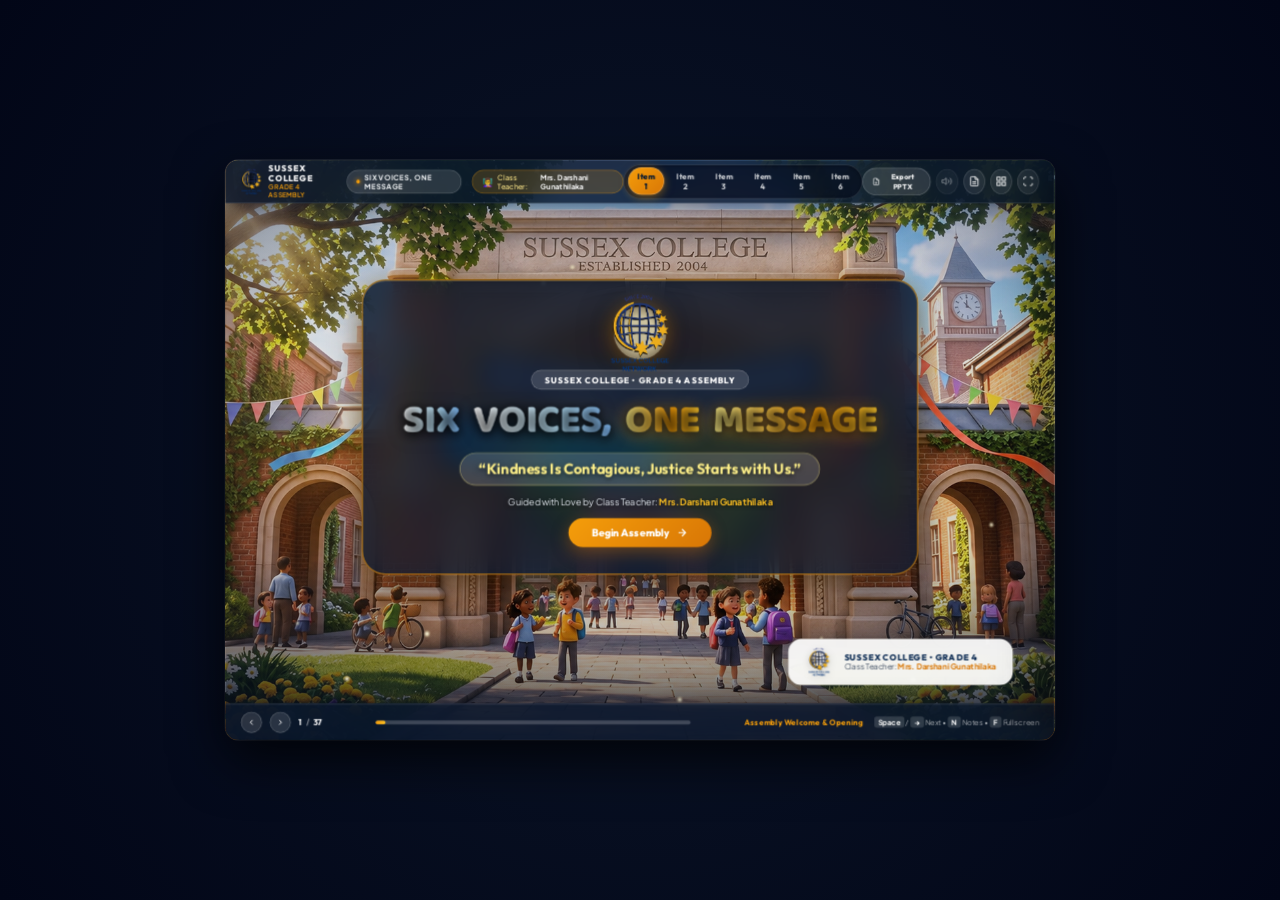
==== commit 8fbff94c: "Center Kindness & Justice in Action title card on Slide 33" ====
--- a/index.html
+++ b/index.html
@@ -1374,8 +1374,8 @@
 
           <div class="video-slide-content">
             <div class="audio-theater-card">
-              <!-- Top Title Bar -->
-              <div class="top-title-card" style="padding: 16px 32px; margin-bottom: 0; text-align: center;">
+              <!-- Top Title Bar (Centered) -->
+              <div class="top-title-card card-pos-top-center" style="align-self: center; margin: 0 auto; padding: 16px 36px; margin-bottom: 0; text-align: center; display: flex; flex-direction: column; align-items: center;">
                 <div class="speaker-badge-pill purple-theme" style="margin-bottom: 6px;">
                   <span class="pill-item-tag">ITEM 05 • SPECIAL FEATURE</span>
                   <span class="pill-speaker-name">AUDIO PRESENTATION</span>
--- a/styles.css
+++ b/styles.css
@@ -1167,6 +1167,15 @@
   animation: zoomFadeIn 0.8s var(--ease-cinematic) both;
 }
 
+.audio-theater-card .top-title-card {
+  align-self: center;
+  margin: 0 auto;
+  text-align: center;
+  display: flex;
+  flex-direction: column;
+  align-items: center;
+}
+
 .audio-player-box {
   width: 100%;
   background: linear-gradient(180deg, rgba(8, 20, 38, 0.95) 0%, rgba(13, 33, 62, 0.95) 100%);
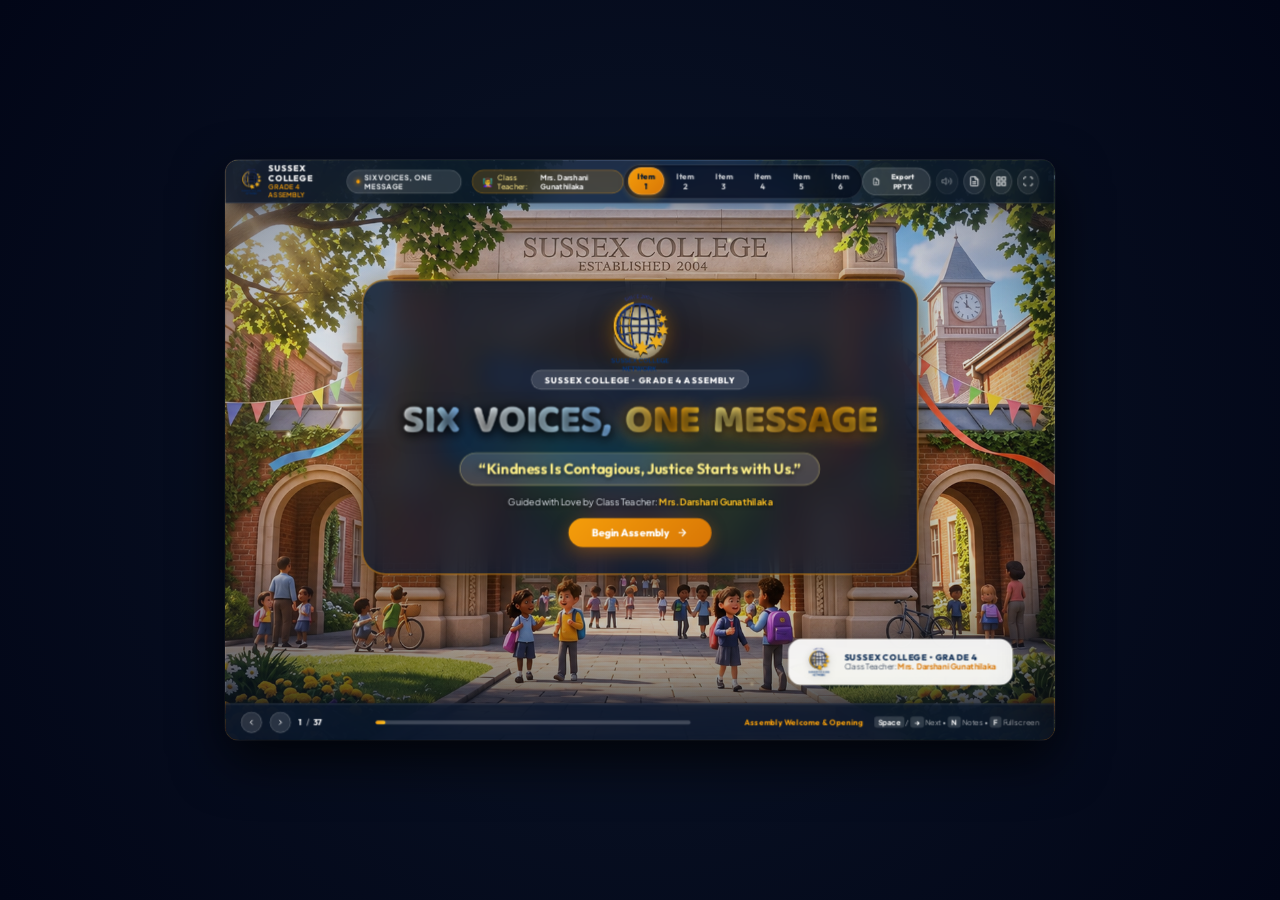
==== commit a699048b: "Remove offline ready green badge and center stamp on Slide 33" ====
--- a/index.html
+++ b/index.html
@@ -1455,13 +1455,9 @@
                 <audio id="assembly-audio-player" src="1103.MP3" preload="metadata"></audio>
               </div>
 
-              <!-- Bottom Bar (No YouTube Link) -->
+              <!-- Bottom Stamp Card -->
               <div class="audio-bottom-bar">
-                <div class="audio-status-pill">
-                  <span class="status-dot-live"></span>
-                  <span>Audio Feature • 100% Offline Ready</span>
-                </div>
-                <div class="bottom-stamp-card" style="margin: 0;">
+                <div class="bottom-stamp-card" style="margin: 0 auto;">
                   <img src="original-logo-1.webp" alt="Sussex College" class="stamp-logo">
                   <div class="stamp-text">
                     <span class="stamp-school">SUSSEX COLLEGE • GRADE 4</span>
--- a/styles.css
+++ b/styles.css
@@ -1436,7 +1436,7 @@
 .audio-bottom-bar {
   display: flex;
   align-items: center;
-  justify-content: space-between;
+  justify-content: center;
   width: 100%;
 }
 
